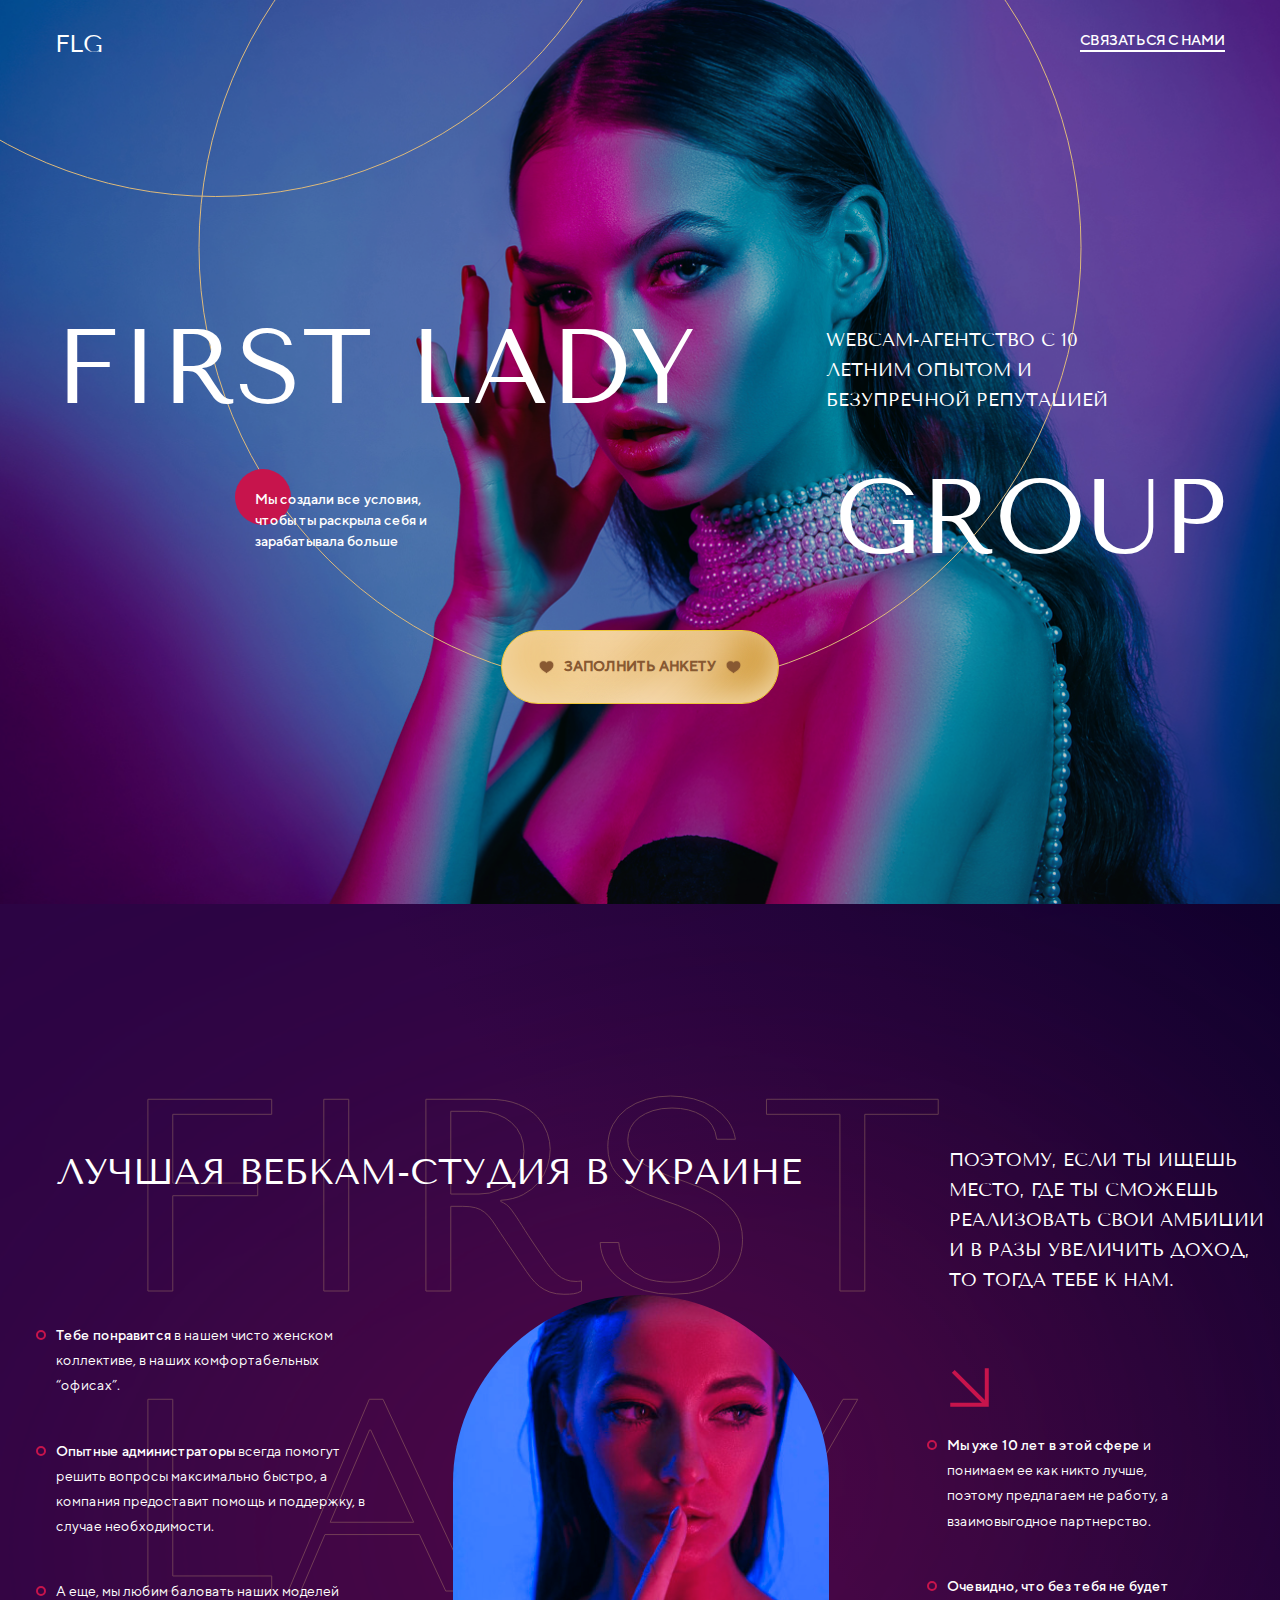
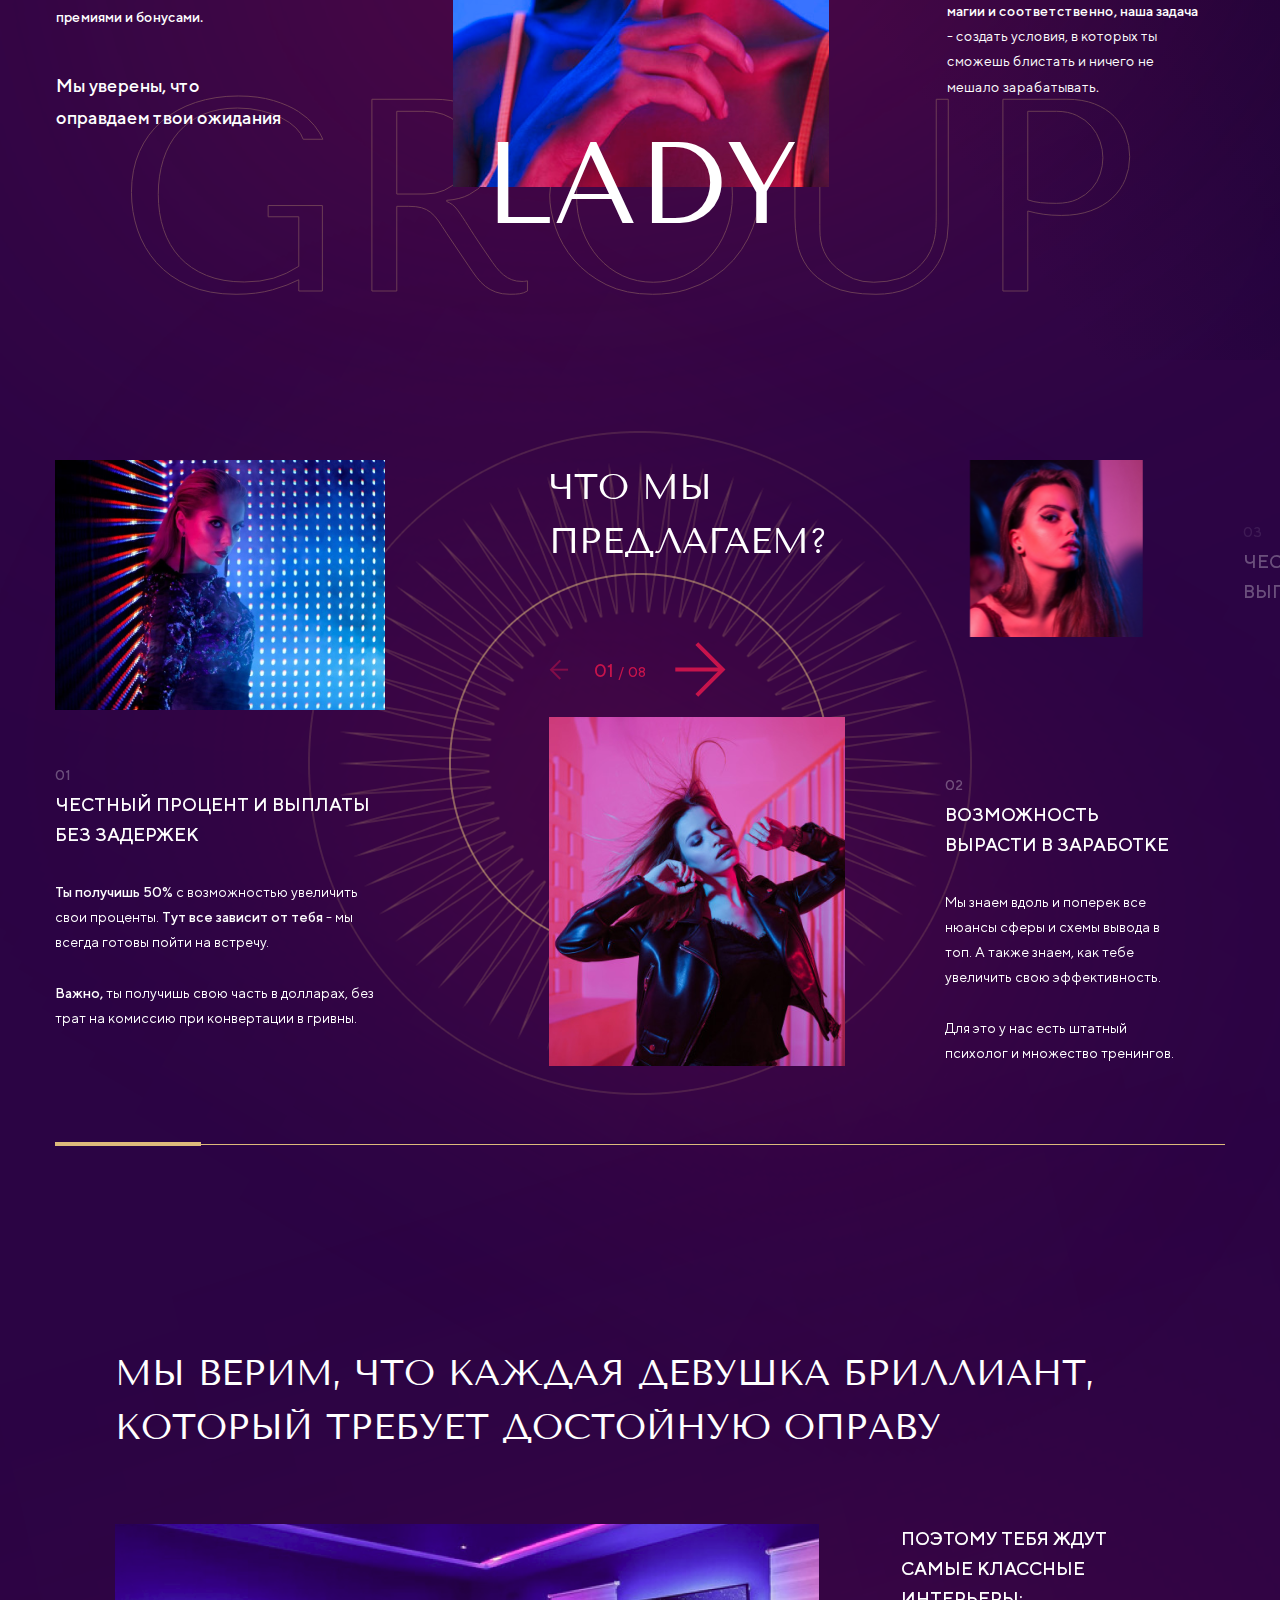
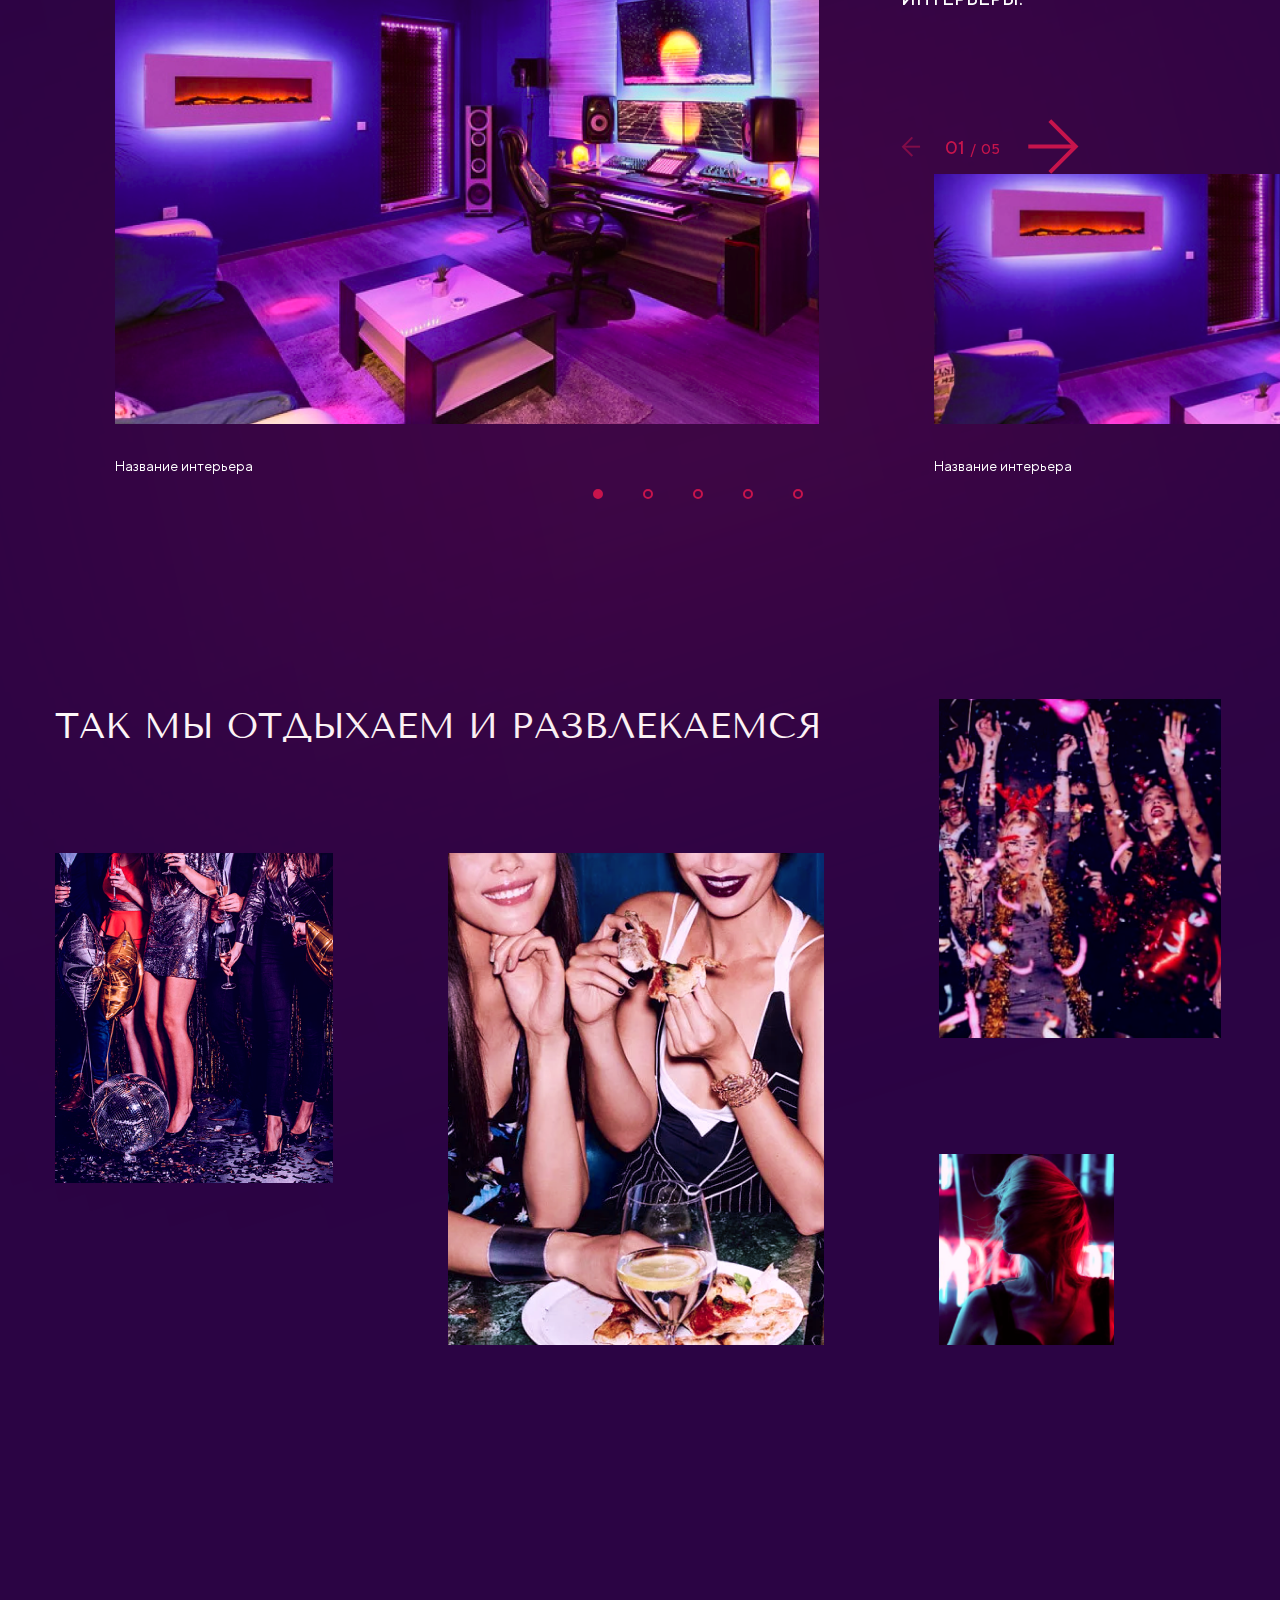
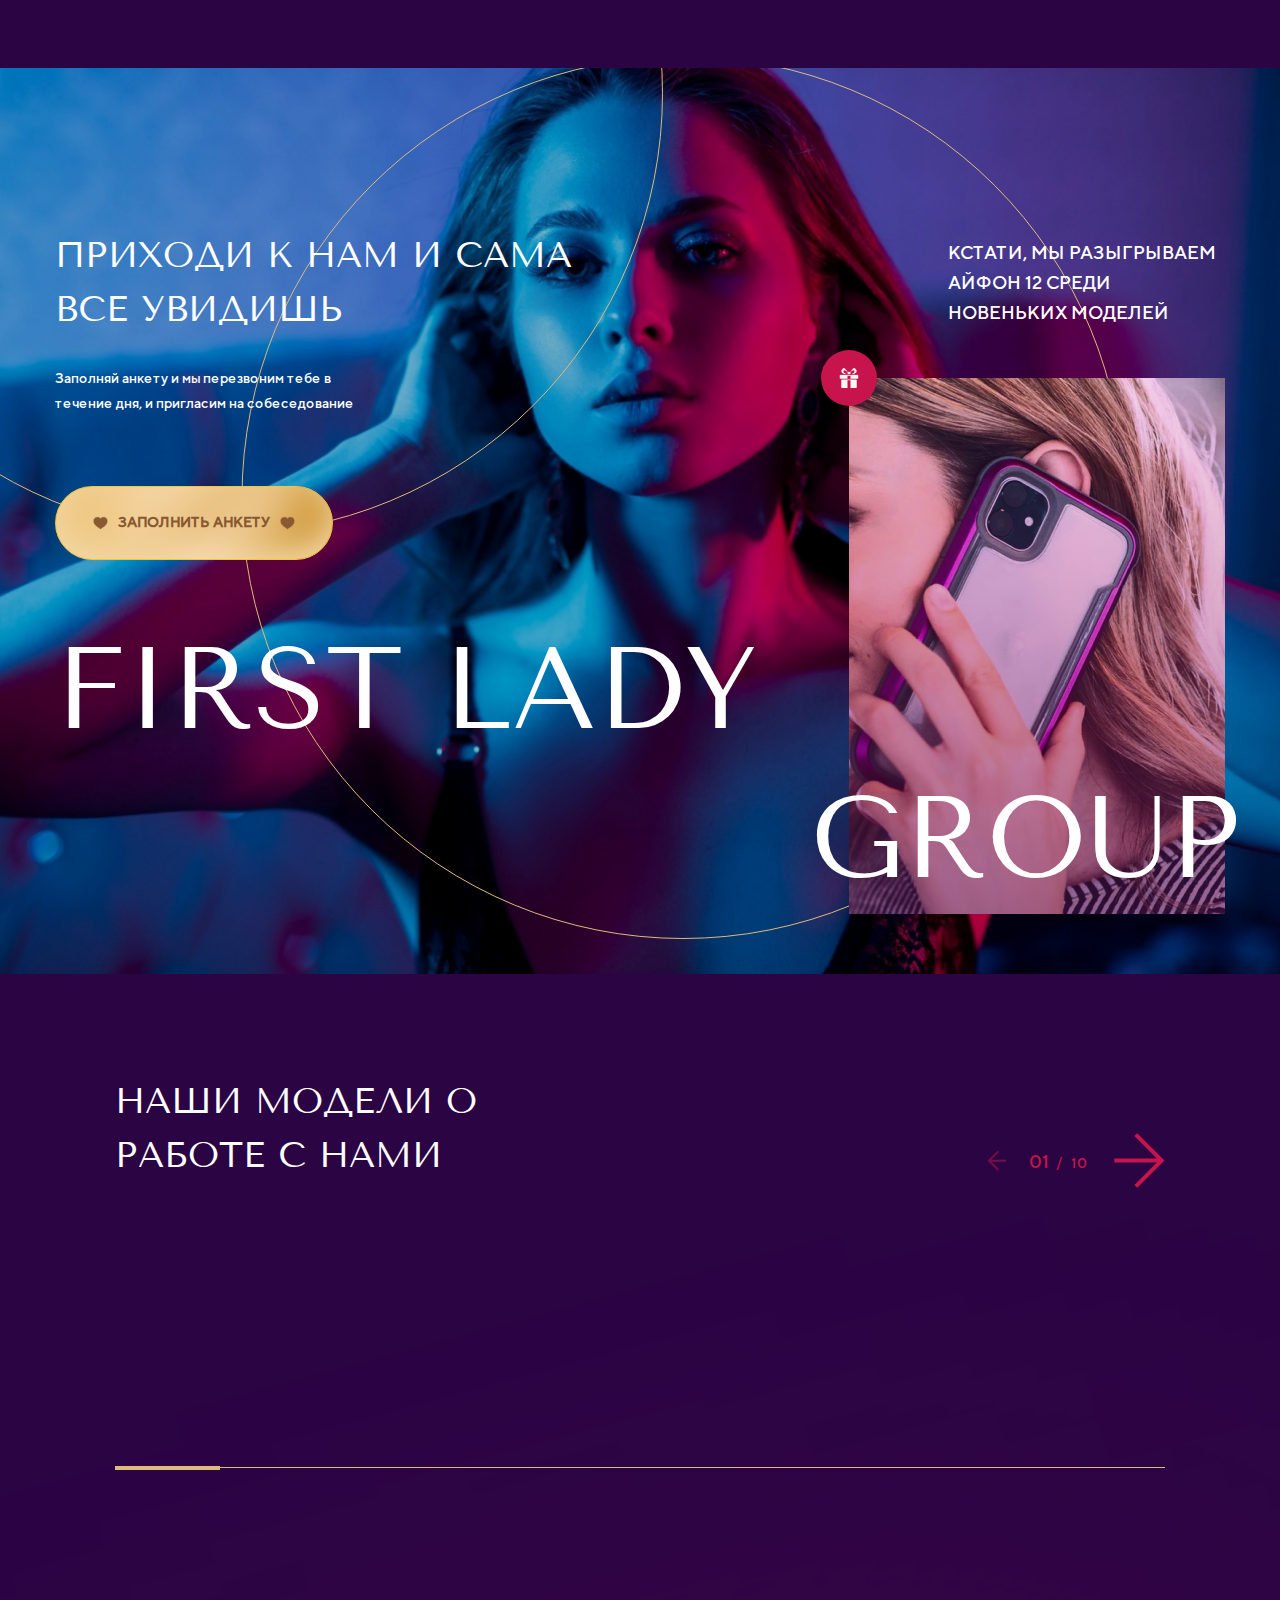
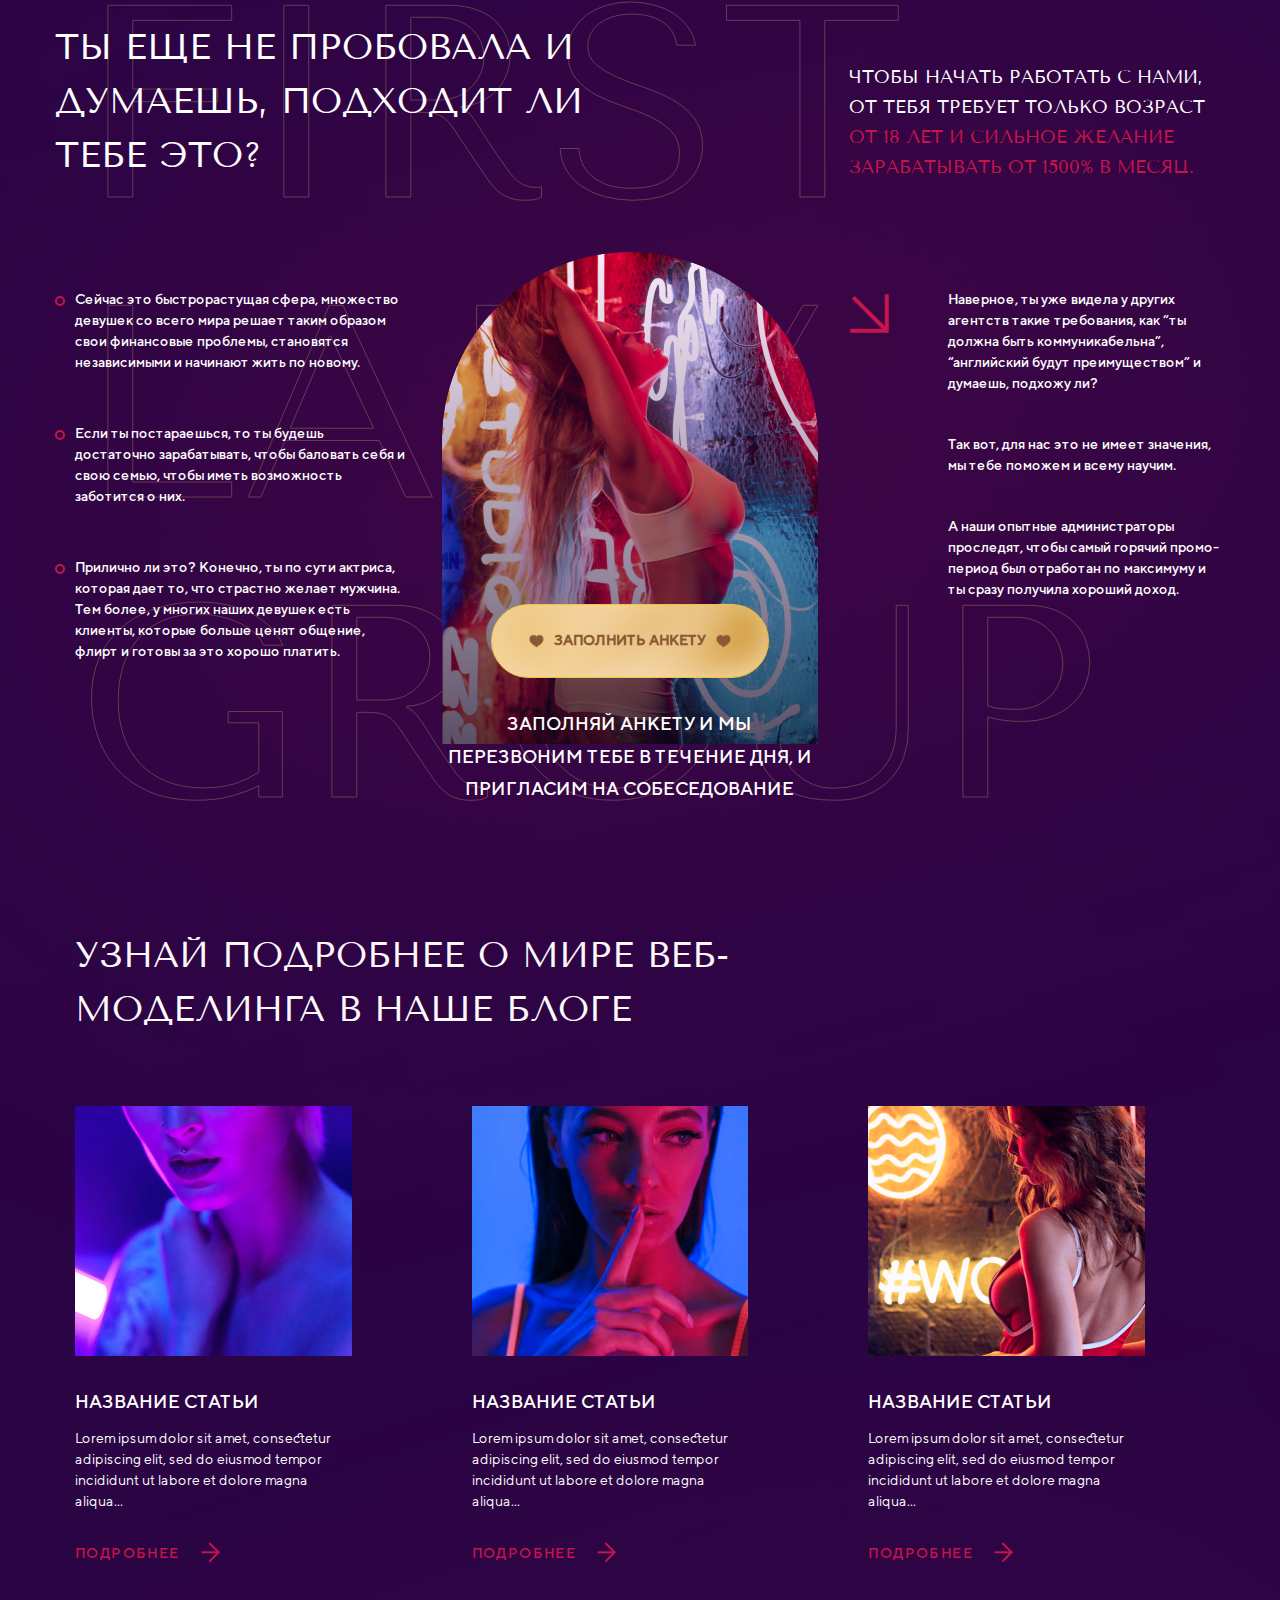
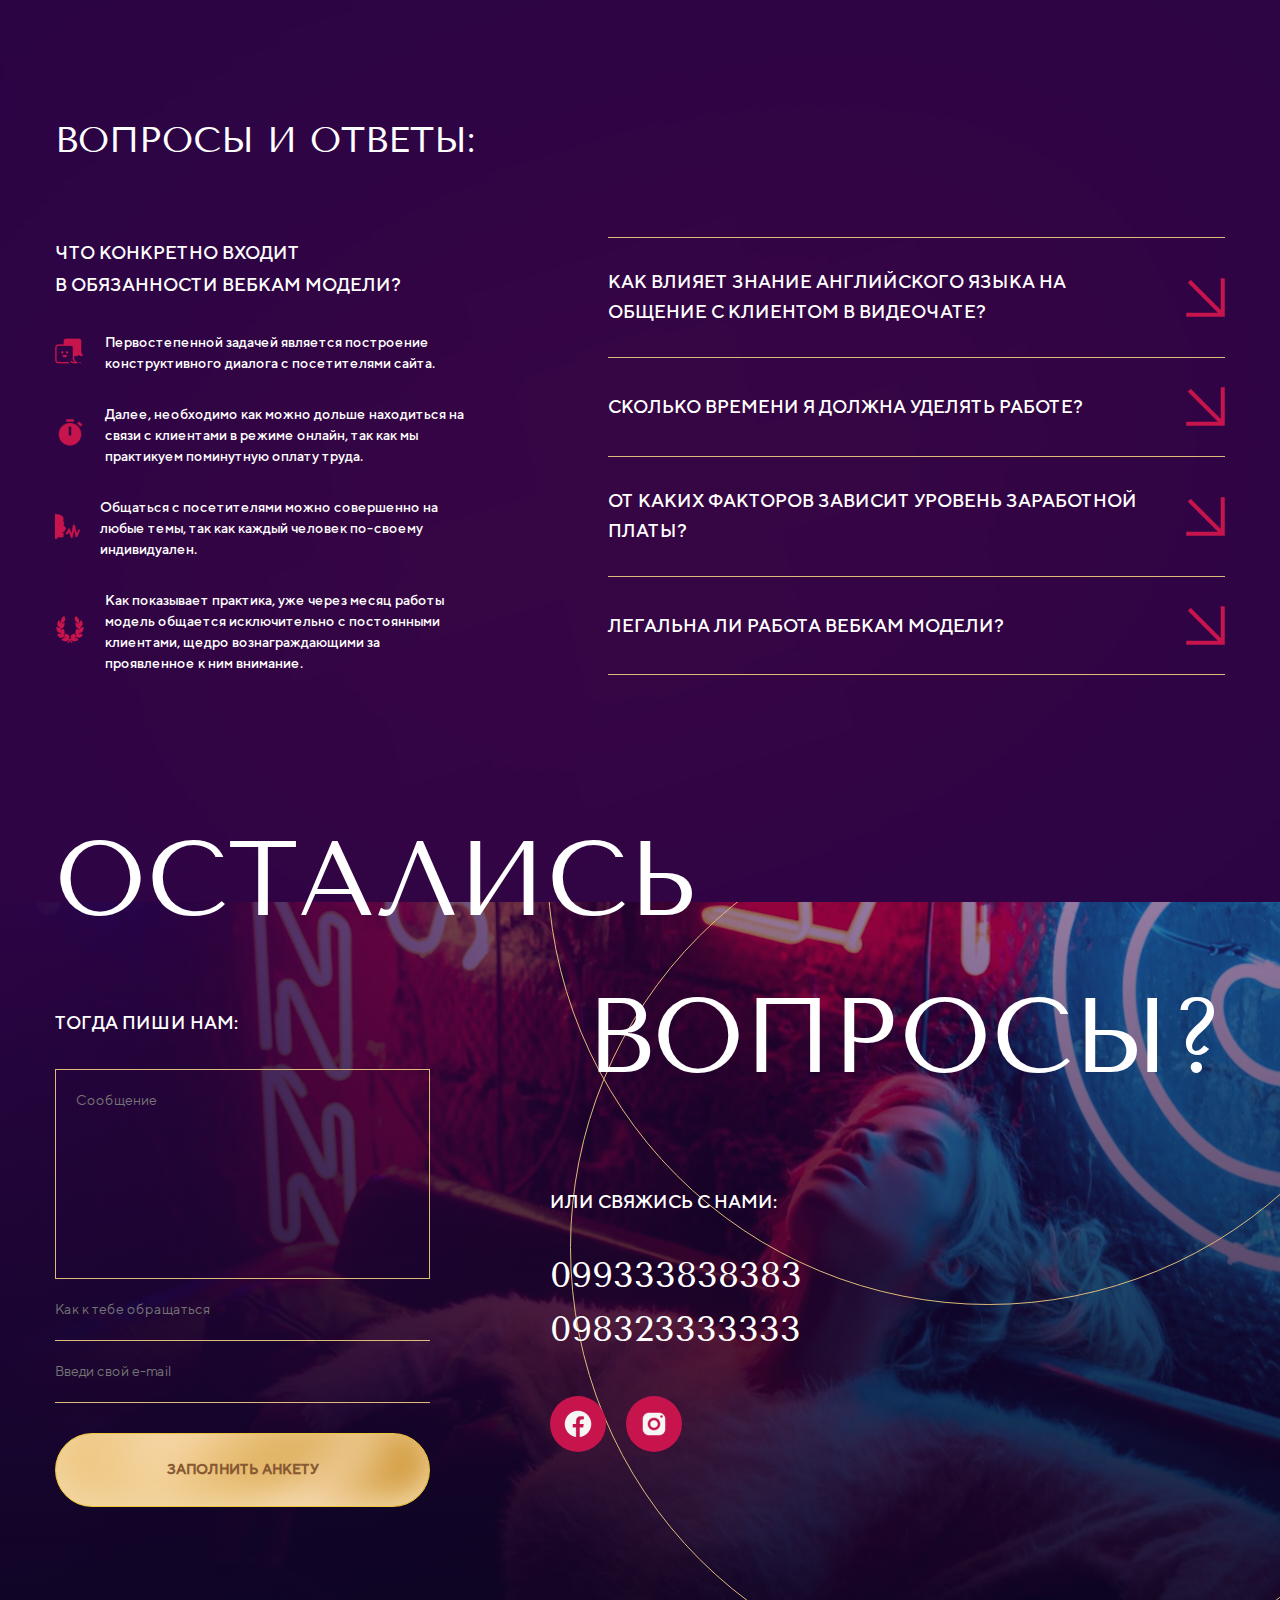
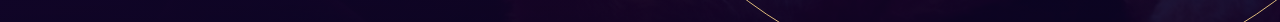
==== app/index.html @ bf8a674c "1.0" ====
<!DOCTYPE html>
<html lang="ru">
<head>
    <meta charset="UTF-8">

    <!-- Useful meta tags -->
    <meta name="viewport" content="width=device-width, initial-scale=1">
    <meta name="description" content="">
    <link rel="preconnect" href="https://fonts.gstatic.com">
    <link href="https://fonts.googleapis.com/css2?family=Tenor+Sans&display=swap" rel="stylesheet">
    <link rel="stylesheet" href="css/app.min.css">
    <title>Home</title>
    <link rel="stylesheet" href="https://unpkg.com/swiper/swiper-bundle.min.css" />
</head>
<body>
    <header class="header">
        <div class="container">
            <a class="header-logo" href="">FLG</a>
            <a class="header-contact" href="">Связаться с нами</a>
        </div>
    </header>
    <div class="main">
        <section class="banner">
            <div class="container">
                <div class="banner__text">
                    <h1>First Lady<br>
                        <span>Group</span></h1>
                    <div class="banner__paragraphs">
                        <p>Webcam-агентство
                            с 10 летним опытом
                            и безупречной репутацией</p>
                        <p>Мы создали все условия, чтобы ты раскрыла себя
                            и зарабатывала больше <span class="banner-round"></span></p>
                    </div>
                </div>
                <div class="banner__link">
                    <a href="">
                        <svg width="15" height="15" viewBox="0 0 15 15" fill="none" xmlns="http://www.w3.org/2000/svg" xmlns:xlink="http://www.w3.org/1999/xlink">
                            <mask id="mask0" mask-type="alpha" maskUnits="userSpaceOnUse" x="0" y="0" width="15" height="15">
                                <rect x="3.05176e-05" width="15" height="15" fill="url(#pattern0)"/>
                            </mask>
                            <g mask="url(#mask0)">
                                <circle cx="6.19568" cy="6.19546" r="8.80435" fill="#885932"/>
                            </g>
                            <defs>
                                <pattern id="pattern0" patternContentUnits="objectBoundingBox" width="1" height="1">
                                    <use xlink:href="#image0" transform="scale(0.01)"/>
                                </pattern>
                                <image id="image0" width="100" height="100" xlink:href="[data-uri]"/>
                            </defs>
                        </svg>
                        <span>Заполнить анкету</span>
                        <svg width="15" height="15" viewBox="0 0 15 15" fill="none" xmlns="http://www.w3.org/2000/svg" xmlns:xlink="http://www.w3.org/1999/xlink">
                            <mask id="mask0" mask-type="alpha" maskUnits="userSpaceOnUse" x="0" y="0" width="15" height="15">
                                <rect x="3.05176e-05" width="15" height="15" fill="url(#pattern0)"/>
                            </mask>
                            <g mask="url(#mask0)">
                                <circle cx="6.19568" cy="6.19546" r="8.80435" fill="#885932"/>
                            </g>
                            <defs>
                                <pattern id="pattern0" patternContentUnits="objectBoundingBox" width="1" height="1">
                                    <use xlink:href="#image0" transform="scale(0.01)"/>
                                </pattern>
                                <image id="image0" width="100" height="100" xlink:href="[data-uri]"/>
                            </defs>
                        </svg>
                        <div class="banner__blurs">
                            <div></div>
                            <div></div>
                        </div>
                    </a>
                </div>
            </div>
            <div class="absolute">
                <div class="banner__circles">
                    <div></div>
                    <div></div>
                </div>
                <div class="banner-background"></div>
            </div>
        </section>
        <section class="best">
            <div class="container">
                <div class="best__top">
                    <h1>Лучшая вебкам-студия в Украине</h1>
                    <p>Поэтому, если ты ищешь место, где ты сможешь реализовать свои амбиции и в разы увеличить доход, то тогда тебе к нам.</p>
                </div>
                <div class="best__content">
                    <div class="best__column">
                        <div class="best__paragraphs">
                            <p><span>Тебе понравится</span> в нашем чисто женском коллективе, в наших комфортабельных “офисах”.</p>
                            <p><span>Опытные администраторы</span> всегда помогут решить вопросы максимально быстро,
                                а компания предоставит помощь
                                и поддержку, в случае необходимости.</p>
                            <p>А еще, мы любим баловать наших
                                моделей  <span>премиями и бонусами.</span></p>
                        </div>
                        <h4>Мы уверены, что<br>
                            оправдаем твои ожидания</h4>
                    </div>
                    <div class="best__column">
                        <img src="img/best/01.png" alt="">
                        <h3>LADY</h3>
                    </div>
                    <div class="best__column">
                        <a href="" class="best__arrow">
                            <svg width="74" height="74" viewBox="0 0 74 74" fill="none" xmlns="http://www.w3.org/2000/svg">
                                <path d="M21.293 21.293L53.4751 53.4751" stroke="#C7144C" stroke-width="4"/>
                                <path d="M54.7766 18.2588V54.7765H18.2589" stroke="#C7144C" stroke-width="4"/>
                            </svg>
                        </a>
                        <div class="best__paragraphs">
                            <p><span>Мы уже 10 лет в этой сфере</span>
                                и понимаем ее как никто лучше, поэтому предлагаем не работу,
                                а взаимовыгодное партнерство.</p>
                            <p><span>Очевидно, что без тебя
                                не будет магии и соответственно,
                                наша задача</span> - создать условия,
                                в которых ты сможешь блистать
                                и ничего не мешало зарабатывать.</p>
                        </div>
                    </div>
                </div>
            </div>
            <div class="absolute">
                <div class="best-logo">first lady group</div>
                <div class="best-blur"></div>
            </div>
        </section>
        <section class="what">
            <div class="container">
                <div class="what__top">
                    <h1>Что мы предлагаем?</h1>
                    <div class="what__nav">
                        <div class="what__prev">
                            <svg width="21" height="21" viewBox="0 0 21 21" fill="none" xmlns="http://www.w3.org/2000/svg">
                                <g opacity="0.5">
                                    <path d="M19.0947 10.6782L2.66442 10.6782" stroke="#C7144C" stroke-width="2"/>
                                    <path d="M11.3219 20.0001L2 10.6782L11.3219 1.35632" stroke="#C7144C" stroke-width="2"/>
                                </g>
                            </svg>
                        </div>
                        <div class="what__numbers">
                            <span class="what-current">01</span>
                            <span>/</span>
                            <span class="what-quantity"></span>
                        </div>
                        <div class="what__next">
                            <svg width="55" height="55" viewBox="0 0 55 55" fill="none" xmlns="http://www.w3.org/2000/svg">
                                <path d="M4.29095 27.5178L49.8033 27.5178" stroke="#C7144C" stroke-width="4"/>
                                <path d="M25.8219 1.6959L51.6438 27.5178L25.8219 53.3397" stroke="#C7144C" stroke-width="4"/>
                            </svg>
                        </div>
                    </div>
                </div>
                <div class="what__slider-wrapper">
                    <div class="what__slider swiper-container">
                        <div class="what__wrapper swiper-wrapper">
                            <div class="what__slide swiper-slide">
                                <div class="what__img">
                                    <img src="img/what/01.png" alt="">
                                </div>
                                <div class="what__text">
                                    <h6>01</h6>
                                    <h2>Честный процент и выплаты без задержек</h2>
                                    <div class="what__paragraphs">
                                        <p><span>Ты получишь 50%</span> с возможностью увеличить  свои проценты.  <span>Тут все зависит от тебя</span> - мы всегда готовы пойти на встречу.</p>
                                        <p><span>Важно,</span> ты получишь свою часть  в долларах, без трат на комиссию при конвертации
                                            в гривны.</p>
                                    </div>
                                </div>
                            </div>
                            <div class="what__slide swiper-slide">
                                <div class="what__img">
                                    <img src="img/what/02.png" alt="">
                                </div>
                                <div class="what__text">
                                    <h6>01</h6>
                                    <h2>Возможность вырасти в заработке</h2>
                                    <div class="what__paragraphs">
                                        <p>Мы знаем вдоль и поперек все нюансы сферы и схемы вывода в топ. А также знаем, как тебе увеличить свою эффективность.</p>
                                        <p>Для это у нас есть штатный психолог и множество тренингов.</p>
                                    </div>
                                </div>
                            </div>
                            <div class="what__slide swiper-slide">
                                <div class="what__img">
                                    <img src="img/what/03.png" alt="">
                                </div>
                                <div class="what__text">
                                    <h6>01</h6>
                                    <h2>Честный процент и выплаты без задержек</h2>
                                    <div class="what__paragraphs">
                                        <p><span>Ты получишь 50%</span> с возможностью увеличить  свои проценты.  <span>Тут все зависит от тебя</span> - мы всегда готовы пойти на встречу.</p>
                                        <p><span>Важно,</span> ты получишь свою часть  в долларах, без трат на комиссию при конвертации
                                            в гривны.</p>
                                    </div>
                                </div>
                            </div>
                            <div class="what__slide swiper-slide">
                                <div class="what__img">
                                    <img src="img/what/01.png" alt="">
                                </div>
                                <div class="what__text">
                                    <h6>01</h6>
                                    <h2>Честный процент и выплаты без задержек</h2>
                                    <div class="what__paragraphs">
                                        <p><span>Ты получишь 50%</span> с возможностью увеличить  свои проценты.  <span>Тут все зависит от тебя</span> - мы всегда готовы пойти на встречу.</p>
                                        <p><span>Важно,</span> ты получишь свою часть  в долларах, без трат на комиссию при конвертации
                                            в гривны.</p>
                                    </div>
                                </div>
                            </div>
                            <div class="what__slide swiper-slide">
                                <div class="what__img">
                                    <img src="img/what/01.png" alt="">
                                </div>
                                <div class="what__text">
                                    <h6>01</h6>
                                    <h2>Честный процент и выплаты без задержек</h2>
                                    <div class="what__paragraphs">
                                        <p><span>Ты получишь 50%</span> с возможностью увеличить  свои проценты.  <span>Тут все зависит от тебя</span> - мы всегда готовы пойти на встречу.</p>
                                        <p><span>Важно,</span> ты получишь свою часть  в долларах, без трат на комиссию при конвертации
                                            в гривны.</p>
                                    </div>
                                </div>
                            </div>
                            <div class="what__slide swiper-slide">
                                <div class="what__img">
                                    <img src="img/what/01.png" alt="">
                                </div>
                                <div class="what__text">
                                    <h6>01</h6>
                                    <h2>Честный процент и выплаты без задержек</h2>
                                    <div class="what__paragraphs">
                                        <p><span>Ты получишь 50%</span> с возможностью увеличить  свои проценты.  <span>Тут все зависит от тебя</span> - мы всегда готовы пойти на встречу.</p>
                                        <p><span>Важно,</span> ты получишь свою часть  в долларах, без трат на комиссию при конвертации
                                            в гривны.</p>
                                    </div>
                                </div>
                            </div>
                            <div class="what__slide swiper-slide">
                                <div class="what__img">
                                    <img src="img/what/01.png" alt="">
                                </div>
                                <div class="what__text">
                                    <h6>01</h6>
                                    <h2>Честный процент и выплаты без задержек</h2>
                                    <div class="what__paragraphs">
                                        <p><span>Ты получишь 50%</span> с возможностью увеличить  свои проценты.  <span>Тут все зависит от тебя</span> - мы всегда готовы пойти на встречу.</p>
                                        <p><span>Важно,</span> ты получишь свою часть  в долларах, без трат на комиссию при конвертации
                                            в гривны.</p>
                                    </div>
                                </div>
                            </div>
                            <div class="what__slide swiper-slide">
                                <div class="what__img">
                                    <img src="img/what/01.png" alt="">
                                </div>
                                <div class="what__text">
                                    <h6>01</h6>
                                    <h2>Честный процент и выплаты без задержек</h2>
                                    <div class="what__paragraphs">
                                        <p><span>Ты получишь 50%</span> с возможностью увеличить  свои проценты.  <span>Тут все зависит от тебя</span> - мы всегда готовы пойти на встречу.</p>
                                        <p><span>Важно,</span> ты получишь свою часть  в долларах, без трат на комиссию при конвертации
                                            в гривны.</p>
                                    </div>
                                </div>
                            </div>
                        </div>
                        <div class="what-scrollbar swiper-pagination"></div>
                    </div>
                </div>
            </div>
            <div class="absolute">
                <img src="img/what/04.png" alt="">
                <div class="what-blur"></div>
            </div>
        </section>
        <section class="interior">
            <div class="container">
                <h1>Мы верим, что каждая девушка бриллиант, который требует достойную оправу</h1>
                <div class="interior__content">
                    <div class="interior__slider swiper-container">
                        <div class="interior__wrapper swiper-wrapper">
                            <div class="interior__slide swiper-slide interior__slide_active">
                                <img src="img/interior/01.png" alt="">
                                <span>Название интерьера</span>
                            </div>
                            <div class="interior__slide swiper-slide">
                                <img src="img/interior/01.png" alt="">
                                <span>Название интерьера</span>
                            </div>
                            <div class="interior__slide swiper-slide">
                                <img src="img/interior/01.png" alt="">
                                <span>Название интерьера</span>
                            </div>
                            <div class="interior__slide swiper-slide">
                                <img src="img/interior/01.png" alt="">
                                <span>Название интерьера</span>
                            </div>
                            <div class="interior__slide swiper-slide">
                                <img src="img/interior/01.png" alt="">
                                <span>Название интерьера</span>
                            </div>
                        </div>

                        <div class="interior__dots swiper-pagination"></div>
                        <div class="interior__nav">

                            <h5>Поэтому тебя ждут самые классные интерьеры:</h5>
                            <div class="interior__navigation">
                                <div class="interior__prev">
                                    <svg width="21" height="21" viewBox="0 0 21 21" fill="none" xmlns="http://www.w3.org/2000/svg">
                                        <g opacity="0.5">
                                            <path d="M19.0947 10.6781L2.66443 10.6781" stroke="#C7144C" stroke-width="2"/>
                                            <path d="M11.3219 20L2 10.6781L11.3219 1.3562" stroke="#C7144C" stroke-width="2"/>
                                        </g>
                                    </svg>
                                </div>
                                <div class="interior__numbers">
                                    <div class="interior-current">01</div>
                                    <div>/</div>
                                    <div class="interior__quantity"></div>
                                </div>
                                <div class="interior__next">
                                    <svg width="55" height="55" viewBox="0 0 55 55" fill="none" xmlns="http://www.w3.org/2000/svg">
                                        <path d="M4.29095 27.5176L49.8033 27.5176" stroke="#C7144C" stroke-width="4"/>
                                        <path d="M25.8219 1.69566L51.6438 27.5176L25.8219 53.3395" stroke="#C7144C" stroke-width="4"/>
                                    </svg>
                                </div>
                            </div>
                        </div>
                    </div>
                </div>
            </div>
            <div class="absolute">
                <div class="interior-blur"></div>
            </div>
        </section>
        <section class="relax">
            <div class="container">
                <h1>Так мы отдыхаем и развлекаемся</h1>
                <div class="relax__images">
                    <div class="relax__column relax__column_small">
                        <img src="img/relax/01.png" alt="">
                    </div>
                    <div class="relax__column relax__column_big">
                        <img src="img/relax/02.png" alt="">
                    </div>
                    <div class="relax__column relax__column_multiply">
                        <img src="img/relax/03.png" alt="">
                        <img src="img/relax/04.png" alt="">
                    </div>
                    <div class="relax__column relax__column_small">
                        <img src="img/relax/01.png" alt="">
                    </div>
                    <div class="relax__column relax__column_big">
                        <img src="img/relax/02.png" alt="">
                    </div>
                    <div class="relax__column relax__column_multiply">
                        <img src="img/relax/03.png" alt="">
                        <img src="img/relax/04.png" alt="">
                    </div>
                </div>
            </div>
        </section>
        <section class="welcome">
            <div class="container">
                <div class="welcome__left">
                    <h2>Приходи к нам и сама все увидишь</h2>
                    <p>Заполняй анкету и мы перезвоним тебе
                        в течение дня, и пригласим на собеседование</p>
                    <div class="welcome__link">
                        <a href="">
                            <svg width="15" height="15" viewBox="0 0 15 15" fill="none" xmlns="http://www.w3.org/2000/svg" xmlns:xlink="http://www.w3.org/1999/xlink">
                                <mask id="mask0" mask-type="alpha" maskUnits="userSpaceOnUse" x="0" y="0" width="15" height="15">
                                    <rect x="3.05176e-05" width="15" height="15" fill="url(#pattern0)"/>
                                </mask>
                                <g mask="url(#mask0)">
                                    <circle cx="6.19568" cy="6.19546" r="8.80435" fill="#885932"/>
                                </g>
                                <defs>
                                    <pattern id="pattern0" patternContentUnits="objectBoundingBox" width="1" height="1">
                                        <use xlink:href="#image0" transform="scale(0.01)"/>
                                    </pattern>
                                    <image id="image0" width="100" height="100" xlink:href="[data-uri]"/>
                                </defs>
                            </svg>
                            <span>Заполнить анкету</span>
                            <svg width="15" height="15" viewBox="0 0 15 15" fill="none" xmlns="http://www.w3.org/2000/svg" xmlns:xlink="http://www.w3.org/1999/xlink">
                                <mask id="mask0" mask-type="alpha" maskUnits="userSpaceOnUse" x="0" y="0" width="15" height="15">
                                    <rect x="3.05176e-05" width="15" height="15" fill="url(#pattern0)"/>
                                </mask>
                                <g mask="url(#mask0)">
                                    <circle cx="6.19568" cy="6.19546" r="8.80435" fill="#885932"/>
                                </g>
                                <defs>
                                    <pattern id="pattern0" patternContentUnits="objectBoundingBox" width="1" height="1">
                                        <use xlink:href="#image0" transform="scale(0.01)"/>
                                    </pattern>
                                    <image id="image0" width="100" height="100" xlink:href="[data-uri]"/>
                                </defs>
                            </svg>
                            <div class="welcome__blurs">
                                <div></div>
                                <div></div>
                            </div>
                        </a>
                    </div>
                </div>
                <div class="welcome__right">
                    <h4>Кстати, мы разыгрываем айфон 12
                        среди новеньких моделей</h4>
                    <div class="welcome__img">
                        <img src="img/welcome/01.png" alt="">
                        <div class="welcome__gift">
                            <img src="img/welcome/03.png" alt="">
                        </div>
                    </div>
                </div>
                <h1>First Lady
                    <span>Group</span></h1>
            </div>
            <div class="absolute">
                <div class="welcome__rounds">
                    <div></div>
                    <div></div>
                </div>
                <div class="welcome-background"></div>
            </div>
        </section>
        <section class="customers">
            <div class="container">
                <div class="customers__top">
                    <h1>Наши модели о работе с нами</h1>
                    <div class="customers__nav">
                        <div class="customers__prev">
                            <svg width="21" height="21" viewBox="0 0 21 21" fill="none" xmlns="http://www.w3.org/2000/svg">
                                <g opacity="0.5">
                                    <path d="M19.0947 10.6781L2.66443 10.6781" stroke="#C7144C" stroke-width="2"/>
                                    <path d="M11.3219 20L2 10.6781L11.3219 1.3562" stroke="#C7144C" stroke-width="2"/>
                                </g>
                            </svg>
                        </div>
                        <div class="customers__numbers">
                            <span class="customers-current">01</span>
                            <span>/</span>
                            <span class="customers-quantity"></span>
                        </div>
                        <div class="customers__next">
                            <svg width="55" height="55" viewBox="0 0 55 55" fill="none" xmlns="http://www.w3.org/2000/svg">
                                <path d="M4.29095 27.5177L49.8033 27.5177" stroke="#C7144C" stroke-width="4"/>
                                <path d="M25.8219 1.69578L51.6438 27.5177L25.8219 53.3396" stroke="#C7144C" stroke-width="4"/>
                            </svg>
                        </div>
                    </div>
                </div>

                <div class="customers__content">
                    <div class="customers__slider swiper-container">
                        <div class="customers__wrapper swiper-wrapper">
                            <div class="customers__slide swiper-slide">
                                <div class="customers__text">
                                    <div class="customers__profile">
                                        <div class="customers__img">
                                            <img src="img/customers/01.png" alt="">
                                        </div>
                                        <div class="customers__about">
                                            <p>Доход модели: <span>XXXX</span><span>.$</span></p>
                                            <h4 class="customers__show">Смотреть скриншоты</h4>
                                        </div>
                                    </div>
                                    <div class="customers__feedback ">
                                        <p> Lorem ipsum dolor sit amet, consectetur adipisicing elit. Animi aperiam at consequatur ducimus eius eveniet ex fuga harum itaque nam natus perspiciatis porro quaerat quasi repellendus, saepe soluta ullam voluptas?“Текст отзыва Lorem ipsum dolor sit amet, consectetur adipiscing elit, sed do eiusmod tempor incididunt ut labore et dolore magna aliqua. Ut enim ad minim veniam, quis nostrud exercitation ullamco laboris nisi ut aliquip ex ea commodo consequat</p>
                                        <h4><span>... “</span><span class="customers-button" data-open="Скрыть" data-close="Читать подробнее">Читать подробнее</span></h4>
                                    </div>
                                </div>
                            </div>
                            <div class="customers__slide swiper-slide">
                                <div class="customers__text">
                                    <div class="customers__profile">
                                        <div class="customers__img">
                                            <img src="img/customers/01.png" alt="">
                                        </div>
                                        <div class="customers__about">
                                            <p>Доход модели: <span>XXXX</span><span>.$</span></p>
                                            <h4 class="customers__show">Смотреть скриншоты</h4>
                                        </div>
                                    </div>
                                    <div class="customers__feedback ">
                                        <p> Lorem ipsum dolor sit amet, consectetur adipisicing elit. Animi aperiam at consequatur ducimus eius eveniet ex fuga harum itaque nam natus perspiciatis porro quaerat quasi repellendus, saepe soluta ullam voluptas?“Текст отзыва Lorem ipsum dolor sit amet, consectetur adipiscing elit, sed do eiusmod tempor incididunt ut labore et dolore magna aliqua. Ut enim ad minim veniam, quis nostrud exercitation ullamco laboris nisi ut aliquip ex ea commodo consequat</p>
                                        <h4><span>... “</span><span class="customers-button" data-open="Скрыть" data-close="Читать подробнее">Читать подробнее</span></h4>
                                    </div>
                                </div>
                            </div>
                            <div class="customers__slide swiper-slide">
                                <div class="customers__text">
                                    <div class="customers__profile">
                                        <div class="customers__img">
                                            <img src="img/customers/01.png" alt="">
                                        </div>
                                        <div class="customers__about">
                                            <p>Доход модели: <span>XXXX</span><span>.$</span></p>
                                            <h4 class="customers__show">Смотреть скриншоты</h4>
                                        </div>
                                    </div>
                                    <div class="customers__feedback ">
                                        <p> Lorem ipsum dolor sit amet, consectetur adipisicing elit. Animi aperiam at consequatur ducimus eius eveniet ex fuga harum itaque nam natus perspiciatis porro quaerat quasi repellendus, saepe soluta ullam voluptas?“Текст отзыва Lorem ipsum dolor sit amet, consectetur adipiscing elit, sed do eiusmod tempor incididunt ut labore et dolore magna aliqua. Ut enim ad minim veniam, quis nostrud exercitation ullamco laboris nisi ut aliquip ex ea commodo consequat</p>
                                        <h4><span>... “</span><span class="customers-button" data-open="Скрыть" data-close="Читать подробнее">Читать подробнее</span></h4>
                                    </div>
                                </div>
                            </div>
                            <div class="customers__slide swiper-slide">
                                <div class="customers__text">
                                    <div class="customers__profile">
                                        <div class="customers__img">
                                            <img src="img/customers/01.png" alt="">
                                        </div>
                                        <div class="customers__about">
                                            <p>Доход модели: <span>XXXX</span><span>.$</span></p>
                                            <h4 class="customers__show">Смотреть скриншоты</h4>
                                        </div>
                                    </div>
                                    <div class="customers__feedback ">
                                        <p> Lorem ipsum dolor sit amet, consectetur adipisicing elit. Animi aperiam at consequatur ducimus eius eveniet ex fuga harum itaque nam natus perspiciatis porro quaerat quasi repellendus, saepe soluta ullam voluptas?“Текст отзыва Lorem ipsum dolor sit amet, consectetur adipiscing elit, sed do eiusmod tempor incididunt ut labore et dolore magna aliqua. Ut enim ad minim veniam, quis nostrud exercitation ullamco laboris nisi ut aliquip ex ea commodo consequat</p>
                                        <h4><span>... “</span><span class="customers-button" data-open="Скрыть" data-close="Читать подробнее">Читать подробнее</span></h4>
                                    </div>
                                </div>
                            </div>
                            <div class="customers__slide swiper-slide">
                                <div class="customers__text">
                                    <div class="customers__profile">
                                        <div class="customers__img">
                                            <img src="img/customers/01.png" alt="">
                                        </div>
                                        <div class="customers__about">
                                            <p>Доход модели: <span>XXXX</span><span>.$</span></p>
                                            <h4 class="customers__show">Смотреть скриншоты</h4>
                                        </div>
                                    </div>
                                    <div class="customers__feedback ">
                                        <p> Lorem ipsum dolor sit amet, consectetur adipisicing elit. Animi aperiam at consequatur ducimus eius eveniet ex fuga harum itaque nam natus perspiciatis porro quaerat quasi repellendus, saepe soluta ullam voluptas?“Текст отзыва Lorem ipsum dolor sit amet, consectetur adipiscing elit, sed do eiusmod tempor incididunt ut labore et dolore magna aliqua. Ut enim ad minim veniam, quis nostrud exercitation ullamco laboris nisi ut aliquip ex ea commodo consequat</p>
                                        <h4><span>... “</span><span class="customers-button" data-open="Скрыть" data-close="Читать подробнее">Читать подробнее</span></h4>
                                    </div>
                                </div>
                            </div>
                            <div class="customers__slide swiper-slide">
                                <div class="customers__text">
                                    <div class="customers__profile">
                                        <div class="customers__img">
                                            <img src="img/customers/01.png" alt="">
                                        </div>
                                        <div class="customers__about">
                                            <p>Доход модели: <span>XXXX</span><span>.$</span></p>
                                            <h4 class="customers__show">Смотреть скриншоты</h4>
                                        </div>
                                    </div>
                                    <div class="customers__feedback ">
                                        <p> Lorem ipsum dolor sit amet, consectetur adipisicing elit. Animi aperiam at consequatur ducimus eius eveniet ex fuga harum itaque nam natus perspiciatis porro quaerat quasi repellendus, saepe soluta ullam voluptas?“Текст отзыва Lorem ipsum dolor sit amet, consectetur adipiscing elit, sed do eiusmod tempor incididunt ut labore et dolore magna aliqua. Ut enim ad minim veniam, quis nostrud exercitation ullamco laboris nisi ut aliquip ex ea commodo consequat</p>
                                        <h4><span>... “</span><span class="customers-button" data-open="Скрыть" data-close="Читать подробнее">Читать подробнее</span></h4>
                                    </div>
                                </div>
                            </div>
                            <div class="customers__slide swiper-slide">
                                <div class="customers__text">
                                    <div class="customers__profile">
                                        <div class="customers__img">
                                            <img src="img/customers/01.png" alt="">
                                        </div>
                                        <div class="customers__about">
                                            <p>Доход модели: <span>XXXX</span><span>.$</span></p>
                                            <h4 class="customers__show">Смотреть скриншоты</h4>
                                        </div>
                                    </div>
                                    <div class="customers__feedback ">
                                        <p> Lorem ipsum dolor sit amet, consectetur adipisicing elit. Animi aperiam at consequatur ducimus eius eveniet ex fuga harum itaque nam natus perspiciatis porro quaerat quasi repellendus, saepe soluta ullam voluptas?“Текст отзыва Lorem ipsum dolor sit amet, consectetur adipiscing elit, sed do eiusmod tempor incididunt ut labore et dolore magna aliqua. Ut enim ad minim veniam, quis nostrud exercitation ullamco laboris nisi ut aliquip ex ea commodo consequat</p>
                                        <h4><span>... “</span><span class="customers-button" data-open="Скрыть" data-close="Читать подробнее">Читать подробнее</span></h4>
                                    </div>
                                </div>
                            </div>
                            <div class="customers__slide swiper-slide">
                                <div class="customers__text">
                                    <div class="customers__profile">
                                        <div class="customers__img">
                                            <img src="img/customers/01.png" alt="">
                                        </div>
                                        <div class="customers__about">
                                            <p>Доход модели: <span>XXXX</span><span>.$</span></p>
                                            <h4 class="customers__show">Смотреть скриншоты</h4>
                                        </div>
                                    </div>
                                    <div class="customers__feedback ">
                                        <p> Lorem ipsum dolor sit amet, consectetur adipisicing elit. Animi aperiam at consequatur ducimus eius eveniet ex fuga harum itaque nam natus perspiciatis porro quaerat quasi repellendus, saepe soluta ullam voluptas?“Текст отзыва Lorem ipsum dolor sit amet, consectetur adipiscing elit, sed do eiusmod tempor incididunt ut labore et dolore magna aliqua. Ut enim ad minim veniam, quis nostrud exercitation ullamco laboris nisi ut aliquip ex ea commodo consequat</p>
                                        <h4><span>... “</span><span class="customers-button" data-open="Скрыть" data-close="Читать подробнее">Читать подробнее</span></h4>
                                    </div>
                                </div>
                            </div>
                            <div class="customers__slide swiper-slide">
                                <div class="customers__text">
                                    <div class="customers__profile">
                                        <div class="customers__img">
                                            <img src="img/customers/01.png" alt="">
                                        </div>
                                        <div class="customers__about">
                                            <p>Доход модели: <span>XXXX</span><span>.$</span></p>
                                            <h4 class="customers__show">Смотреть скриншоты</h4>
                                        </div>
                                    </div>
                                    <div class="customers__feedback ">
                                        <p> Lorem ipsum dolor sit amet, consectetur adipisicing elit. Animi aperiam at consequatur ducimus eius eveniet ex fuga harum itaque nam natus perspiciatis porro quaerat quasi repellendus, saepe soluta ullam voluptas?“Текст отзыва Lorem ipsum dolor sit amet, consectetur adipiscing elit, sed do eiusmod tempor incididunt ut labore et dolore magna aliqua. Ut enim ad minim veniam, quis nostrud exercitation ullamco laboris nisi ut aliquip ex ea commodo consequat</p>
                                        <h4><span>... “</span><span class="customers-button" data-open="Скрыть" data-close="Читать подробнее">Читать подробнее</span></h4>
                                    </div>
                                </div>
                            </div>
                            <div class="customers__slide swiper-slide">
                                <div class="customers__text">
                                    <div class="customers__profile">
                                        <div class="customers__img">
                                            <img src="img/customers/01.png" alt="">
                                        </div>
                                        <div class="customers__about">
                                            <p>Доход модели: <span>XXXX</span><span>.$</span></p>
                                            <h4 class="customers__show">Смотреть скриншоты</h4>
                                        </div>
                                    </div>
                                    <div class="customers__feedback ">
                                        <p> Lorem ipsum dolor sit amet, consectetur adipisicing elit. Animi aperiam at consequatur ducimus eius eveniet ex fuga harum itaque nam natus perspiciatis porro quaerat quasi repellendus, saepe soluta ullam voluptas?“Текст отзыва Lorem ipsum dolor sit amet, consectetur adipiscing elit, sed do eiusmod tempor incididunt ut labore et dolore magna aliqua. Ut enim ad minim veniam, quis nostrud exercitation ullamco laboris nisi ut aliquip ex ea commodo consequat</p>
                                        <h4><span>... “</span><span class="customers-button" data-open="Скрыть" data-close="Читать подробнее">Читать подробнее</span></h4>
                                    </div>
                                </div>
                            </div>
                        </div>
                        <div class="customers-progressbar swiper-pagination"></div>
                    </div>
                </div>
            </div>
        </section>
        <section class="try">
            <div class="container">
                <div class="try__top">
                    <h1>Ты еще не пробовала
                        и думаешь, подходит ли тебе это?</h1>
                    <h3>Чтобы начать работать с нами,
                        от тебя требует только возраст
                        <span>от 18 лет и сильное желание зарабатывать от 1500% в месяц.</span></h3>
                </div>
                <div class="try__content">
                    <div class="try__left">
                        <p><span>Сейчас это быстрорастущая сфера,</span> множество девушек со всего мира решает таким образом
                            свои финансовые проблемы, становятся независимыми и начинают жить по новому.</p>
                        <p><span>Если ты постараешься, то ты будешь достаточно зарабатывать,</span> чтобы баловать себя и свою семью, чтобы иметь возможность заботится о них.</p>
                        <p><span>Прилично ли это?</span> Конечно, ты по сути актриса, которая дает то, что страстно желает мужчина.
                            Тем более, у многих наших девушек есть клиенты, которые больше ценят общение, флирт
                            и готовы за это хорошо платить.</p>
                    </div>
                    <div class="try__center">
                        <img src="img/try/01.png" alt="">
                        <div class="try__center-text">
                            <div class="try__link">
                                <a href="">
                                    <svg width="15" height="15" viewBox="0 0 15 15" fill="none" xmlns="http://www.w3.org/2000/svg" xmlns:xlink="http://www.w3.org/1999/xlink">
                                        <mask id="mask0" mask-type="alpha" maskUnits="userSpaceOnUse" x="0" y="0" width="15" height="15">
                                            <rect x="3.05176e-05" width="15" height="15" fill="url(#pattern0)"/>
                                        </mask>
                                        <g mask="url(#mask0)">
                                            <circle cx="6.19568" cy="6.19546" r="8.80435" fill="#885932"/>
                                        </g>
                                        <defs>
                                            <pattern id="pattern0" patternContentUnits="objectBoundingBox" width="1" height="1">
                                                <use xlink:href="#image0" transform="scale(0.01)"/>
                                            </pattern>
                                            <image id="image0" width="100" height="100" xlink:href="[data-uri]"/>
                                        </defs>
                                    </svg>
                                    <span>Заполнить анкету</span>
                                    <svg width="15" height="15" viewBox="0 0 15 15" fill="none" xmlns="http://www.w3.org/2000/svg" xmlns:xlink="http://www.w3.org/1999/xlink">
                                        <mask id="mask0" mask-type="alpha" maskUnits="userSpaceOnUse" x="0" y="0" width="15" height="15">
                                            <rect x="3.05176e-05" width="15" height="15" fill="url(#pattern0)"/>
                                        </mask>
                                        <g mask="url(#mask0)">
                                            <circle cx="6.19568" cy="6.19546" r="8.80435" fill="#885932"/>
                                        </g>
                                        <defs>
                                            <pattern id="pattern0" patternContentUnits="objectBoundingBox" width="1" height="1">
                                                <use xlink:href="#image0" transform="scale(0.01)"/>
                                            </pattern>
                                            <image id="image0" width="100" height="100" xlink:href="[data-uri]"/>
                                        </defs>
                                    </svg>
                                    <div class="try__blurs">
                                        <div></div>
                                        <div></div>
                                    </div>
                                </a>
                            </div>
                            <h4>Заполняй анкету и мы перезвоним тебе в течение дня, и пригласим
                                на собеседование</h4>
                        </div>
                    </div>
                    <div class="try__right">
                        <a href="" class="try__arrow">
                            <svg width="74" height="74" viewBox="0 0 74 74" fill="none" xmlns="http://www.w3.org/2000/svg">
                                <path d="M21.2931 21.293L53.4752 53.4751" stroke="#C7144C" stroke-width="4"/>
                                <path d="M54.7767 18.2589V54.7766H18.259" stroke="#C7144C" stroke-width="4"/>
                            </svg>
                        </a>
                        <div class="try__right-paragraphs">
                            <p><span>Наверное, ты уже видела у других агентств такие требования,</span> как
                                “ты должна быть коммуникабельна”, “английский будут преимуществом”
                                и думаешь, подхожу ли?</p>
                            <p><span>Так вот, для нас это не имеет значения,</span>
                                мы тебе поможем и всему научим.</p>
                            <p><span>А наши опытные администраторы проследят,</span> чтобы самый горячий промо-период был отработан по максимуму и ты сразу получила
                                хороший доход.</p>
                        </div>
                    </div>
                </div>
                <div class="try__logo">
                    <p>first
                        lady
                        group</p>
                </div>
            </div>
            <div class="absolute">
                <div class="try-blur"></div>
            </div>
        </section>
        <section class="news">
            <div class="container">
                <h1>Узнай подробнее о мире веб-моделинга в наше блоге</h1>
                <div class="news__content">
                    <div class="news__single">
                        <img src="img/news/01.png" alt="">
                        <div class="news__text">
                            <h2>Название статьи</h2>
                            <p>Lorem ipsum dolor sit amet, consectetur adipiscing elit, sed do eiusmod tempor incididunt ut labore et dolore magna aliqua... </p>
                            <a href="">
                                <span>подробнее</span>
                                <svg width="21" height="21" viewBox="0 0 21 21" fill="none" xmlns="http://www.w3.org/2000/svg">
                                    <path d="M1.54907 10.3218L17.9794 10.3218" stroke="#C7144C" stroke-width="2"/>
                                    <path d="M9.3219 0.99988L18.6438 10.3218L9.3219 19.6437" stroke="#C7144C" stroke-width="2"/>
                                </svg>
                            </a>
                        </div>
                    </div>
                    <div class="news__single">
                        <img src="img/news/02.png" alt="">
                        <div class="news__text">
                            <h2>Название статьи</h2>
                            <p>Lorem ipsum dolor sit amet, consectetur adipiscing elit, sed do eiusmod tempor incididunt ut labore et dolore magna aliqua... </p>
                            <a href="">
                                <span>подробнее</span>
                                <svg width="21" height="21" viewBox="0 0 21 21" fill="none" xmlns="http://www.w3.org/2000/svg">
                                    <path d="M1.54907 10.3218L17.9794 10.3218" stroke="#C7144C" stroke-width="2"/>
                                    <path d="M9.3219 0.99988L18.6438 10.3218L9.3219 19.6437" stroke="#C7144C" stroke-width="2"/>
                                </svg>
                            </a>
                        </div>
                    </div>
                    <div class="news__single">
                        <img src="img/news/03.png" alt="">
                        <div class="news__text">
                            <h2>Название статьи</h2>
                            <p>Lorem ipsum dolor sit amet, consectetur adipiscing elit, sed do eiusmod tempor incididunt ut labore et dolore magna aliqua... </p>
                            <a href="">
                                <span>подробнее</span>
                                <svg width="21" height="21" viewBox="0 0 21 21" fill="none" xmlns="http://www.w3.org/2000/svg">
                                    <path d="M1.54907 10.3218L17.9794 10.3218" stroke="#C7144C" stroke-width="2"/>
                                    <path d="M9.3219 0.99988L18.6438 10.3218L9.3219 19.6437" stroke="#C7144C" stroke-width="2"/>
                                </svg>
                            </a>
                        </div>
                    </div>
                </div>
            </div>
        </section>
        <section class="ask">
            <div class="container">
                <h1>Вопросы и ответы:</h1>
                <div class="ask__content">
                    <div class="ask__left">
                        <h2>Что конкретно входит<br>
                            в обязанности
                            вебкам модели?</h2>
                        <div class="ask__responsibilities">
                            <div class="ask__responsibility">
                                <div class="ask__img">
                                    <img src="img/ask/01.png" alt="">
                                </div>
                                <p>Первостепенной задачей является построение конструктивного диалога с посетителями сайта.</p>
                            </div>
                            <div class="ask__responsibility">
                                <div class="ask__img">
                                    <img src="img/ask/02.png" alt="">
                                </div>
                                <p>Далее, необходимо как можно дольше находиться
                                    на связи с клиентами в режиме онлайн, так как мы практикуем поминутную оплату труда.</p>
                            </div>
                            <div class="ask__responsibility">
                                <div class="ask__img">
                                    <img src="img/ask/03.png" alt="">
                                </div>
                                <p>Общаться с посетителями можно совершенно
                                    на любые темы, так как каждый человек по-своему индивидуален.</p>
                            </div>
                            <div class="ask__responsibility">
                                <div class="ask__img">
                                    <img src="img/ask/04.png" alt="">
                                </div>
                                <p>Как показывает практика, уже через месяц работы модель общается исключительно с постоянными клиентами, щедро вознаграждающими
                                    за проявленное к ним внимание.</p>
                            </div>
                        </div>
                    </div>
                    <div class="ask__right">
                        <a href="" class="ask__question">
                            <p>Как влияет знание английского языка на
                                общение с клиентом в видеочате?</p>
                            <img src="img/ask/05.png" alt="">
                        </a>
                        <a href="" class="ask__question">
                            <p>Сколько времени я должна уделять работе?</p>
                            <img src="img/ask/05.png" alt="">
                        </a>
                        <a href="" class="ask__question">
                            <p>От каких факторов зависит уровень
                                заработной платы?</p>
                            <img src="img/ask/05.png" alt="">
                        </a>
                        <a href="" class="ask__question">
                            <p>Легальна ли работа вебкам модели?</p>
                            <img src="img/ask/05.png" alt="">
                        </a>
                    </div>
                </div>
            </div>
            <div class="absolute">
                <div class="ask-blur"></div>
            </div>
        </section>
    </div>
    <footer class="footer">
        <div class="container">
            <h1>остались
                <span>вопросы?</span></h1>
            <div class="footer__content">
                <div class="footer__left">
                    <h2>тогда пиши нам:</h2>
                    <form action="">
                        <textarea placeholder="Сообщение" name="" id="" cols="30" rows="8" required></textarea>
                        <input placeholder="Как к тебе обращаться" type="text" required>
                        <input placeholder="Введи свой e-mail" type="text" required>
                        <button class="footer__button">
                            <div class="footer__button-wrapper">
                                <span>Заполнить анкету</span>
                                <div class="footer__blurs">
                                    <div></div>
                                    <div></div>
                                </div>
                            </div>
                        </button>
                    </form>
                </div>
                <div class="footer__right">
                    <h2>или свяжись с нами:</h2>
                    <div class="footer__phones">
                        <span>099333838383</span>
                        <span>098323333333</span>
                    </div>
                    <div class="footer__socials">
                        <a href="" class="footer__social">
                            <img src="img/footer/02.png" alt="">
                        </a>
                        <a href="" class="footer__social">
                            <img src="img/footer/03.png" alt="">
                        </a>
                    </div>
                </div>
            </div>
        </div>
        <div class="absolute">
            <div class="footer__background-filters">
                <div></div>
                <div></div>
                <div></div>
            </div>
            <div class="footer__ellipses">
                <div></div>
                <div></div>
            </div>
        </div>
    </footer>
</body>
<script src="https://ajax.googleapis.com/ajax/libs/jquery/3.5.1/jquery.min.js"></script>
<script src="https://unpkg.com/swiper/swiper-bundle.min.js"></script>
<script src="js/app.min.js"></script>
</html>
---- app/css/app.min.css ----
@font-face{font-family:'TT Norms';src:url("../fonts/TTNorms-Medium.eot");src:local("TT Norms Medium"),local("TTNorms-Medium"),url("../fonts/TTNorms-Medium.eot?#iefix") format("embedded-opentype"),url("../fonts/TTNorms-Medium.woff") format("woff"),url("../fonts/TTNorms-Medium.ttf") format("truetype");font-weight:500;font-style:normal}@font-face{font-family:'TT Norms';src:url("../fonts/TTNorms-Regular.eot");src:local("TT Norms Regular"),local("TTNorms-Regular"),url("../fonts/TTNorms-Regular.eot?#iefix") format("embedded-opentype"),url("../fonts/TTNorms-Regular.woff") format("woff"),url("../fonts/TTNorms-Regular.ttf") format("truetype");font-weight:normal;font-style:normal}.header{position:absolute;top:0;left:0;width:100%;z-index:10;padding:0 20px}.header .container{-webkit-box-pack:justify;-ms-flex-pack:justify;justify-content:space-between;padding:30px 0}.header .container .header-logo{font-family:Tenor Sans, sans-serif;font-style:normal;font-weight:normal;font-size:24px;line-height:28px;text-transform:uppercase;color:#FFFFFF}.header .container .header-contact{font-family:TT Norms, sans-serif;font-style:normal;font-weight:500;font-size:14px;line-height:20px;height:22px;text-transform:uppercase;color:#FFFFFF;border-bottom:2px solid #FFFFFF}.banner{background-image:url("../img/banner/01.png");background-repeat:no-repeat;background-size:cover;background-position:center;position:relative}.banner .container{max-width:1215px;-webkit-box-orient:vertical;-webkit-box-direction:normal;-ms-flex-direction:column;flex-direction:column;z-index:3;position:relative}.banner .container .banner__text{display:-webkit-box;display:-ms-flexbox;display:flex;-webkit-box-orient:vertical;-webkit-box-direction:normal;-ms-flex-direction:column;flex-direction:column;position:relative;margin-top:293px;margin-left:22px;margin-right:22px}@media (max-width: 768px){.banner .container .banner__text{margin-top:150px}}.banner .container .banner__text h1{font-family:Tenor Sans, sans-serif;font-style:normal;font-weight:normal;font-size:8.2vw;line-height:150px;text-transform:uppercase;color:#FFFFFF;display:-webkit-box;display:-ms-flexbox;display:flex;-webkit-box-orient:vertical;-webkit-box-direction:normal;-ms-flex-direction:column;flex-direction:column;width:100%}@media (max-width: 768px){.banner .container .banner__text h1{font-size:80px}}@media (max-width: 536px){.banner .container .banner__text h1{text-align:center;display:block}}.banner .container .banner__text h1 span{margin-left:auto}.banner .container .banner__text p{position:absolute}.banner .container .banner__text p:first-child{font-family:Tenor Sans, sans-serif;font-style:normal;font-weight:normal;max-width:302px;top:33px;right:98px;font-size:18px;line-height:166%;text-transform:uppercase;color:#FFFFFF}@media (max-width: 1024px){.banner .container .banner__text p:first-child{right:0;font-size:16px}}@media (max-width: 768px){.banner .container .banner__text p:first-child{top:-70px}}.banner .container .banner__text p:last-child{font-family:TT Norms, sans-serif;font-style:normal;font-weight:500;font-size:14px;line-height:150%;color:#FFFFFF;max-width:190px;bottom:41px;left:200px;z-index:2}@media (max-width: 1024px){.banner .container .banner__text p:last-child{left:10px}}@media (max-width: 768px){.banner .container .banner__text p:last-child{bottom:-50px}}.banner .container .banner__text p:last-child .banner-round{width:56px;height:56px;background-color:#C7144C;position:absolute;border-radius:50%;left:-20px;top:-20px;z-index:-1}.banner .container .banner__link{display:-webkit-box;display:-ms-flexbox;display:flex;position:relative;margin:37px auto 200px auto}@media (max-width: 768px){.banner .container .banner__link{margin-top:100px;margin-bottom:100px}}.banner .container .banner__link a{background:-o-linear-gradient(348.02deg, #EFC986 29.25%, #CF9838 100.31%);background:linear-gradient(101.98deg, #EFC986 29.25%, #CF9838 100.31%);border:1px solid #EEC639;-webkit-box-sizing:border-box;box-sizing:border-box;-webkit-box-shadow:inset 0px -10px 30px #F3D7A5;box-shadow:inset 0px -10px 30px #F3D7A5;border-radius:900px;padding:27px 37px 28px 37px;display:-webkit-box;display:-ms-flexbox;display:flex;-webkit-box-align:center;-ms-flex-align:center;align-items:center;position:relative;overflow:hidden}.banner .container .banner__link a span{font-family:TT Norms, sans-serif;font-style:normal;font-weight:bold;font-size:14px;line-height:17px;text-transform:uppercase;color:#885932;margin:0 10px;position:relative;z-index:1}.banner .container .banner__link a svg{position:relative;z-index:1}.banner .container .banner__link a .banner__blurs div:first-child{position:absolute;width:156.98px;height:62.25px;left:54px;bottom:55px;background:#FADFBE;opacity:0.5;-webkit-filter:blur(20px);filter:blur(20px);-webkit-transform:rotate(-45deg);-ms-transform:rotate(-45deg);transform:rotate(-45deg)}.banner .container .banner__link a .banner__blurs div:last-child{position:absolute;width:156.98px;height:37.5px;background:#FADFBE;opacity:0.7;-webkit-filter:blur(20px);filter:blur(20px);-webkit-transform:rotate(-45deg);-ms-transform:rotate(-45deg);transform:rotate(-45deg);right:29px;top:32px}.banner .absolute .banner__circles div{position:absolute;width:883px;height:883px;z-index:2;border:1px solid #DEBA7B;border-radius:50%}@media (max-width: 768px){.banner .absolute .banner__circles div{width:500px;height:500px}}.banner .absolute .banner__circles div:first-child{left:-226px;top:-686px}@media (max-width: 768px){.banner .absolute .banner__circles div:first-child{left:-100px;top:-200px}}.banner .absolute .banner__circles div:last-child{top:-194px;-webkit-transform:translateX(-50%);-ms-transform:translateX(-50%);transform:translateX(-50%);left:50%}@media (max-width: 768px){.banner .absolute .banner__circles div:last-child{width:700px;height:700px;top:-100px}}.banner .absolute .banner-background{width:100%;height:100%;position:absolute;top:0;left:0;z-index:1;background:rgba(0,0,0,0.2)}.best{background:-o-linear-gradient(214.11deg, #0D002C 0%, #2B0444 44.99%),#290543;background:linear-gradient(235.89deg, #0D002C 0%, #2B0444 44.99%),#290543;padding:241px 0 173px 0;position:relative}@media (max-width: 768px){.best{padding:100px 0 50px 0}}.best .container{max-width:1260px;-webkit-box-orient:vertical;-webkit-box-direction:normal;-ms-flex-direction:column;flex-direction:column;padding-left:46px;position:relative;z-index:3}@media (max-width: 1024px){.best .container{padding:0 10px 0 30px}}@media (max-width: 768px){.best .container{padding:0 20px}}.best .container .best__top{display:-webkit-box;display:-ms-flexbox;display:flex;-webkit-box-pack:justify;-ms-flex-pack:justify;justify-content:space-between}@media (max-width: 768px){.best .container .best__top{-webkit-box-orient:vertical;-webkit-box-direction:normal;-ms-flex-direction:column;flex-direction:column;margin-bottom:50px}}.best .container .best__top h1{font-family:Tenor Sans, sans-serif;font-style:normal;font-weight:normal;font-size:36px;line-height:150%;text-transform:uppercase;color:#FFFFFF;margin-right:20px}@media (max-width: 768px){.best .container .best__top h1{text-align:center;margin-bottom:20px;margin-right:0;font-size:30px}}.best .container .best__top p{font-family:Tenor Sans, sans-serif;font-style:normal;font-weight:normal;font-size:18px;line-height:30px;text-transform:uppercase;color:#FFFFFF;max-width:321px}@media (max-width: 768px){.best .container .best__top p{max-width:100%}}.best .container .best__content{display:-webkit-box;display:-ms-flexbox;display:flex}@media (max-width: 1024px){.best .container .best__content{-webkit-box-pack:justify;-ms-flex-pack:justify;justify-content:space-between}}@media (max-width: 768px){.best .container .best__content{-webkit-box-orient:vertical;-webkit-box-direction:normal;-ms-flex-direction:column;flex-direction:column}}.best .container .best__content .best__column{display:-webkit-box;display:-ms-flexbox;display:flex;-webkit-box-orient:vertical;-webkit-box-direction:normal;-ms-flex-direction:column;flex-direction:column;position:relative}.best .container .best__content .best__column:first-child{max-width:324px;margin-right:73px;margin-top:28px}@media (max-width: 1024px){.best .container .best__content .best__column:first-child{margin-right:20px}}@media (max-width: 768px){.best .container .best__content .best__column:first-child{max-width:100%;padding-left:20px}}.best .container .best__content .best__column:nth-child(2){min-width:376px;margin-right:40px;margin-bottom:auto}@media (max-width: 1024px){.best .container .best__content .best__column:nth-child(2){min-width:250px;min-height:350px}}@media (max-width: 768px){.best .container .best__content .best__column:nth-child(2){margin:0 auto;width:300px;height:400px}}.best .container .best__content .best__column:last-child{max-width:254px;margin-left:auto;margin-right:69px;margin-top:70px}@media (max-width: 1024px){.best .container .best__content .best__column:last-child{margin-right:0;margin-left:0}}@media (max-width: 768px){.best .container .best__content .best__column:last-child{max-width:100%;padding-left:20px}}.best .container .best__content .best__column .best__paragraphs p{font-family:TT Norms, sans-serif;font-style:normal;font-weight:400;font-size:14px;line-height:180%;color:#FFFFFF;margin-bottom:40px;position:relative}.best .container .best__content .best__column .best__paragraphs p:before{content:'';position:absolute;-webkit-box-sizing:border-box;box-sizing:border-box;width:10px;height:10px;left:-10px;-webkit-transform:translateX(-100%);-ms-transform:translateX(-100%);transform:translateX(-100%);border-radius:50%;border:2px solid #C7144C;top:7px}.best .container .best__content .best__column .best__paragraphs p span{font-weight:500}.best .container .best__content .best__column h4{font-family:TT Norms, sans-serif;font-style:normal;font-weight:500;font-size:18px;line-height:180%;color:#FFFFFF;margin-bottom:40px;position:relative}.best .container .best__content .best__column img{border-radius:200px 200px 0 0;width:100%;height:100%;-o-object-fit:cover;object-fit:cover}.best .container .best__content .best__column h3{font-family:Tenor Sans, sans-serif;font-style:normal;font-weight:normal;font-size:115px;line-height:300px;text-transform:uppercase;color:#FFFFFF;position:absolute;bottom:-148px;left:50%;-webkit-transform:translateX(-50%);-ms-transform:translateX(-50%);transform:translateX(-50%)}@media (max-width: 1024px){.best .container .best__content .best__column h3{font-size:80px}}.best .container .best__content .best__column .best__arrow{margin:-15px auto 5px -15px}.best .absolute .best-logo{position:absolute;top:145px;left:115px;z-index:2;font-family:Tenor Sans, sans-serif;font-style:normal;font-weight:normal;font-size:21.4vw;line-height:300px;text-transform:uppercase;opacity:0.3;-webkit-text-stroke-width:1px;-webkit-text-stroke-color:#DEBA7B;color:transparent}@media (max-width: 1024px){.best .absolute .best-logo{left:20px;top:80px}}@media (max-width: 768px){.best .absolute .best-logo{top:100px}}.best .absolute .best-blur{position:absolute;width:176.11px;z-index:1;height:1086.87px;left:44%;bottom:-80px;background:#C7144C;-webkit-filter:blur(300px);filter:blur(300px);border-radius:50%;-webkit-transform:rotate(-105deg);-ms-transform:rotate(-105deg);transform:rotate(-105deg)}.interior{background:#2B0444;padding:90px 0 200px 0;position:relative}@media (max-width: 768px){.interior{padding:40px 0 80px 0}}.interior .container{-webkit-box-orient:vertical;-webkit-box-direction:normal;-ms-flex-direction:column;flex-direction:column;max-width:100%;padding-left:115px;position:relative;z-index:2}@media (max-width: 1200px){.interior .container{padding:0 20px}}.interior .container h1{font-family:Tenor Sans, sans-serif;font-style:normal;font-weight:normal;font-size:36px;line-height:150%;text-transform:uppercase;color:#FFFFFF;margin-bottom:70px}@media (max-width: 768px){.interior .container h1{margin-bottom:80px;font-size:30px;text-align:center}}.interior .container .interior__content{display:-webkit-box;display:-ms-flexbox;display:flex;position:relative;-webkit-box-align:start;-ms-flex-align:start;align-items:flex-start}.interior .container .interior__content .interior__slider{display:-webkit-box;display:-ms-flexbox;display:flex;max-width:60.4%;overflow:visible;position:static;margin-right:auto;margin-left:0}@media (max-width: 768px){.interior .container .interior__content .interior__slider{max-width:100%}}.interior .container .interior__content .interior__slider .interior__wrapper{display:-webkit-box;display:-ms-flexbox;display:flex;height:555px;padding-bottom:20px}.interior .container .interior__content .interior__slider .interior__wrapper .interior__slide{display:-webkit-box;display:-ms-flexbox;display:flex;overflow:hidden;-webkit-box-orient:vertical;-webkit-box-direction:normal;-ms-flex-direction:column;flex-direction:column;margin-top:auto;height:100vh;max-height:555px;width:100vw}.interior .container .interior__content .interior__slider .interior__wrapper .interior__slide:not(:last-child){margin-right:116px}.interior .container .interior__content .interior__slider .interior__wrapper .interior__slide img{width:100%;margin-top:auto;height:100vh;max-height:250px;-o-object-fit:cover;object-fit:cover}@media (max-width: 768px){.interior .container .interior__content .interior__slider .interior__wrapper .interior__slide img{max-height:500px}}.interior .container .interior__content .interior__slider .interior__wrapper .interior__slide span{font-family:TT Norms, sans-serif;font-style:normal;font-weight:normal;font-size:14px;line-height:180%;color:#FFFFFF;margin-top:30px}.interior .container .interior__content .interior__slider .interior__wrapper .swiper-slide-active{max-height:555px}.interior .container .interior__content .interior__slider .interior__wrapper .swiper-slide-active img{max-height:500px;-webkit-transition-delay:0.7s;-o-transition-delay:0.7s;transition-delay:0.7s;-webkit-transition-duration:0.5s;-o-transition-duration:0.5s;transition-duration:0.5s}.interior .container .interior__content .interior__slider .swiper-pagination .swiper-pagination-bullet{width:10px;height:10px;background:none;border:2px solid #C7144C;opacity:1;margin:0 20px}.interior .container .interior__content .interior__slider .swiper-pagination .swiper-pagination-bullet-active{background:#c7144c}.interior .container .interior__content .interior__slider .interior__dots{position:absolute;width:100%;-webkit-box-pack:center;-ms-flex-pack:center;justify-content:center;bottom:0;left:0;display:-webkit-box;display:-ms-flexbox;display:flex}.interior .container .interior__content .interior__slider .interior__dots .interior-dot{width:10px;height:10px;border-radius:50%;-webkit-transition-duration:0.5s;-o-transition-duration:0.5s;transition-duration:0.5s;border:2px solid #C7144C;margin:0 20px}.interior .container .interior__content .interior__slider .interior__dots .interior-dot_active{background:#C7144C}.interior .container .interior__content .interior__slider .interior__nav{position:absolute;right:8.5%;top:0;width:100vw;max-width:280px;z-index:10}@media (max-width: 1200px){.interior .container .interior__content .interior__slider .interior__nav{right:0}}@media (max-width: 1024px){.interior .container .interior__content .interior__slider .interior__nav{max-width:247px}}@media (max-width: 768px){.interior .container .interior__content .interior__slider .interior__nav{top:-70px}}.interior .container .interior__content .interior__slider .interior__nav h5{font-family:TT Norms, sans-serif;font-style:normal;font-weight:500;font-size:18px;line-height:30px;text-transform:uppercase;color:#FFFFFF;margin-bottom:105px}@media (max-width: 1024px){.interior .container .interior__content .interior__slider .interior__nav h5{font-size:16px}}.interior .container .interior__content .interior__slider .interior__nav .interior__navigation{display:-webkit-box;display:-ms-flexbox;display:flex;-webkit-box-align:center;-ms-flex-align:center;align-items:center;width:100%;max-width:178px;-webkit-box-pack:justify;-ms-flex-pack:justify;justify-content:space-between}@media (max-width: 768px){.interior .container .interior__content .interior__slider .interior__nav .interior__navigation{display:none}}.interior .container .interior__content .interior__slider .interior__nav .interior__navigation svg{cursor:pointer}.interior .container .interior__content .interior__slider .interior__nav .interior__navigation .interior__numbers{display:-webkit-box;display:-ms-flexbox;display:flex}.interior .container .interior__content .interior__slider .interior__nav .interior__navigation .interior__numbers div{font-family:TT Norms, sans-serif;font-style:normal;font-weight:500;font-size:18px;line-height:30px;text-transform:uppercase;color:#C7144C}.interior .container .interior__content .interior__slider .interior__nav .interior__navigation .interior__numbers div:not(:last-child){margin-right:5px}.interior .container .interior__content .interior__slider .interior__nav .interior__navigation .interior__numbers div:not(:first-child){font-size:14px;margin-top:1px}.interior .interior-blur{position:absolute;width:201.28px;height:1098.75px;bottom:-200px;z-index:1;left:45%;background:#C7144C;opacity:0.5;-webkit-filter:blur(300px);filter:blur(300px);-webkit-transform:matrix(-0.23, -0.99, 0.94, -0.29, 0, 0);-ms-transform:matrix(-0.23, -0.99, 0.94, -0.29, 0, 0);transform:matrix(-0.23, -0.99, 0.94, -0.29, 0, 0)}.relax{background:#2B0444;padding:0 20px}.relax .container{position:relative;padding-bottom:193px}@media (max-width: 768px){.relax .container{padding-bottom:80px}}.relax .container h1{font-family:Tenor Sans, sans-serif;font-style:normal;font-weight:normal;font-size:36px;line-height:150%;text-transform:uppercase;color:#FFFFFF;position:absolute}@media (max-width: 768px){.relax .container h1{font-size:30px;text-align:center}}.relax .container .relax__images{display:-webkit-box;display:-ms-flexbox;display:flex;overflow-x:auto;max-width:100%;padding-bottom:130px}@media (max-width: 768px){.relax .container .relax__images{margin-top:100px;padding-bottom:50px}}.relax .container .relax__images .relax__column{margin-top:154px;display:-webkit-box;display:-ms-flexbox;display:flex}.relax .container .relax__images .relax__column:not(:last-child){margin-right:115px}@media (max-width: 1024px){.relax .container .relax__images .relax__column:not(:last-child){margin-right:50px}}@media (max-width: 768px){.relax .container .relax__images .relax__column:not(:last-child){margin-right:20px}}.relax .container .relax__images .relax__column img{width:100%;height:100%;-o-object-fit:cover;object-fit:cover}.relax .container .relax__images .relax__column_small img{width:278px;height:330px}@media (max-width: 1024px){.relax .container .relax__images .relax__column_small img{width:200px;height:300px}}@media (max-width: 1024px){.relax .container .relax__images .relax__column_big{margin-top:204px}}.relax .container .relax__images .relax__column_big img{width:376px;height:492px}@media (max-width: 1024px){.relax .container .relax__images .relax__column_big img{width:300px;height:400px}}.relax .container .relax__images .relax__column_multiply{margin-top:0;-webkit-box-orient:vertical;-webkit-box-direction:normal;-ms-flex-direction:column;flex-direction:column}@media (max-width: 1024px){.relax .container .relax__images .relax__column_multiply{margin-top:80px}}.relax .container .relax__images .relax__column_multiply img:first-child{width:282px;height:339px}@media (max-width: 1024px){.relax .container .relax__images .relax__column_multiply img:first-child{width:200px;height:270px;margin-bottom:30px}}.relax .container .relax__images .relax__column_multiply img:last-child{width:175px;height:191px;margin-top:auto}.welcome{background-image:url("../img/welcome/02.png");background-size:cover;background-repeat:no-repeat;background-position:top;position:relative;overflow:hidden;padding:0 20px}.welcome .container{padding:160px 0 60px 0;position:relative;-webkit-box-pack:justify;-ms-flex-pack:justify;justify-content:space-between;z-index:3}@media (max-width: 768px){.welcome .container{-webkit-box-orient:vertical;-webkit-box-direction:normal;-ms-flex-direction:column;flex-direction:column;padding-top:100px}}.welcome .container .welcome__left{display:-webkit-box;display:-ms-flexbox;display:flex;-webkit-box-orient:vertical;-webkit-box-direction:normal;-ms-flex-direction:column;flex-direction:column;margin-right:30px}@media (max-width: 768px){.welcome .container .welcome__left{margin-right:0}}.welcome .container .welcome__left h2{font-family:Tenor Sans, sans-serif;font-style:normal;font-weight:normal;font-size:36px;line-height:150%;text-transform:uppercase;color:#FFFFFF;max-width:574px}@media (max-width: 768px){.welcome .container .welcome__left h2{max-width:350px;font-size:30px}}.welcome .container .welcome__left p{font-family:TT Norms, sans-serif;font-style:normal;font-weight:500;font-size:14px;line-height:180%;color:#FFFFFF;max-width:324px;margin-top:30px;margin-bottom:70px}@media (max-width: 768px){.welcome .container .welcome__left p{margin-top:20px;margin-bottom:30px}}.welcome .container .welcome__left .welcome__link{display:-webkit-box;display:-ms-flexbox;display:flex;position:relative;margin:0 auto 0 0}.welcome .container .welcome__left .welcome__link a{background:-o-linear-gradient(348.02deg, #EFC986 29.25%, #CF9838 100.31%);background:linear-gradient(101.98deg, #EFC986 29.25%, #CF9838 100.31%);border:1px solid #EEC639;-webkit-box-sizing:border-box;box-sizing:border-box;-webkit-box-shadow:inset 0px -10px 30px #F3D7A5;box-shadow:inset 0px -10px 30px #F3D7A5;border-radius:900px;padding:27px 37px 28px 37px;display:-webkit-box;display:-ms-flexbox;display:flex;-webkit-box-align:center;-ms-flex-align:center;align-items:center;position:relative;overflow:hidden}@media (max-width: 768px){.welcome .container .welcome__left .welcome__link a{padding-top:20px;padding-bottom:20px}}.welcome .container .welcome__left .welcome__link a span{font-family:TT Norms, sans-serif;font-style:normal;font-weight:bold;font-size:14px;line-height:121%;text-transform:uppercase;color:#885932;margin:0 10px;position:relative;z-index:1}@media (max-width: 768px){.welcome .container .welcome__left .welcome__link a span{font-size:13px}}.welcome .container .welcome__left .welcome__link a svg{position:relative;z-index:1}.welcome .container .welcome__left .welcome__link a .welcome__blurs div:first-child{position:absolute;width:156.98px;height:62.25px;left:54px;bottom:55px;background:#FADFBE;opacity:0.5;-webkit-filter:blur(20px);filter:blur(20px);-webkit-transform:rotate(-45deg);-ms-transform:rotate(-45deg);transform:rotate(-45deg)}.welcome .container .welcome__left .welcome__link a .welcome__blurs div:last-child{position:absolute;width:156.98px;height:37.5px;background:#FADFBE;opacity:0.7;-webkit-filter:blur(20px);filter:blur(20px);-webkit-transform:rotate(-45deg);-ms-transform:rotate(-45deg);transform:rotate(-45deg);right:29px;top:32px}.welcome .container .welcome__right{display:-webkit-box;display:-ms-flexbox;display:flex;-webkit-box-orient:vertical;-webkit-box-direction:normal;-ms-flex-direction:column;flex-direction:column;margin-top:10px}@media (max-width: 768px){.welcome .container .welcome__right{margin-top:20px}}.welcome .container .welcome__right h4{font-family:TT Norms, sans-serif;font-style:normal;font-weight:500;font-size:18px;line-height:166%;text-transform:uppercase;color:#FFFFFF;max-width:277px;margin-left:auto;margin-bottom:50px}@media (max-width: 768px){.welcome .container .welcome__right h4{font-size:14px;max-width:250px}}.welcome .container .welcome__right .welcome__img{position:relative;width:376px;height:536px}@media (max-width: 768px){.welcome .container .welcome__right .welcome__img{margin:0 auto}}@media (max-width: 500px){.welcome .container .welcome__right .welcome__img{width:300px;height:450px}}.welcome .container .welcome__right .welcome__img img{width:100%;height:100%;-o-object-fit:cover;object-fit:cover}.welcome .container .welcome__right .welcome__img .welcome__gift{position:absolute;top:-28px;left:-28px;border-radius:50%;width:56px;height:56px;display:-webkit-box;display:-ms-flexbox;display:flex;-webkit-box-align:center;-ms-flex-align:center;align-items:center;-webkit-box-pack:center;-ms-flex-pack:center;justify-content:center;background:#C7144C}.welcome .container .welcome__right .welcome__img .welcome__gift img{width:20px;height:20px}.welcome .container h1{position:absolute;font-family:Tenor Sans, sans-serif;display:-webkit-box;display:-ms-flexbox;display:flex;-webkit-box-orient:vertical;-webkit-box-direction:normal;-ms-flex-direction:column;flex-direction:column;font-style:normal;font-weight:normal;font-size:115px;line-height:130%;text-transform:uppercase;color:#FFFFFF;width:calc(100% + 15px);right:-15px;bottom:60px}@media (max-width: 768px){.welcome .container h1{font-size:80px}}.welcome .container h1 span{margin-left:auto}.welcome .absolute .welcome__rounds div{position:absolute;width:883px;height:883px;border-radius:50%;z-index:2;border:1px solid #DEBA7B}@media (max-width: 768px){.welcome .absolute .welcome__rounds div{width:600px;height:600px}}.welcome .absolute .welcome__rounds div:first-child{left:-220px;top:-416px}@media (max-width: 768px){.welcome .absolute .welcome__rounds div:first-child{left:-130px;top:-130px}}.welcome .absolute .welcome__rounds div:last-child{top:-12px;left:calc(50% + 43px);-webkit-transform:translateX(-50%);-ms-transform:translateX(-50%);transform:translateX(-50%)}@media (max-width: 768px){.welcome .absolute .welcome__rounds div:last-child{width:883px;height:883px}}.welcome .absolute .welcome-background{position:absolute;width:100%;height:100%;left:0;top:0;background:rgba(0,0,0,0.2)}.customers{background:#2B0444;padding:100px 0 85px 115px}@media (max-width: 1024px){.customers{padding:50px 0 50px 20px}}@media (max-width: 768px){.customers{padding-right:20px}}.customers .container{position:relative;max-width:100%;-webkit-box-orient:vertical;-webkit-box-direction:normal;-ms-flex-direction:column;flex-direction:column}.customers .container .customers__top{display:-webkit-box;display:-ms-flexbox;display:flex;-webkit-box-pack:justify;-ms-flex-pack:justify;justify-content:space-between;-webkit-box-align:end;-ms-flex-align:end;align-items:flex-end}@media (max-width: 768px){.customers .container .customers__top{-webkit-box-orient:vertical;-webkit-box-direction:normal;-ms-flex-direction:column;flex-direction:column;-webkit-box-align:normal;-ms-flex-align:normal;align-items:normal}}.customers .container .customers__top h1{font-family:Tenor Sans, sans-serif;font-style:normal;font-weight:normal;font-size:36px;line-height:150%;text-transform:uppercase;color:#FFFFFF;max-width:413px;margin-bottom:10px}@media (max-width: 768px){.customers .container .customers__top h1{font-size:30px}}@media (max-width: 450px){.customers .container .customers__top h1{text-align:center}}.customers .container .customers__top .customers__nav{display:-webkit-box;display:-ms-flexbox;display:flex;-webkit-box-align:center;-ms-flex-align:center;align-items:center;-webkit-box-pack:justify;-ms-flex-pack:justify;justify-content:space-between;width:100vw;max-width:178px;margin-right:115px}@media (max-width: 1024px){.customers .container .customers__top .customers__nav{margin-right:50px}}@media (max-width: 768px){.customers .container .customers__top .customers__nav{margin-right:15px;margin-top:20px}}@media (max-width: 450px){.customers .container .customers__top .customers__nav{display:none}}.customers .container .customers__top .customers__nav .customers__next,.customers .container .customers__top .customers__nav .customers__prev{outline:none;cursor:pointer}.customers .container .customers__top .customers__nav .customers__numbers{display:-webkit-box;display:-ms-flexbox;display:flex;-webkit-box-align:center;-ms-flex-align:center;align-items:center}.customers .container .customers__top .customers__nav .customers__numbers span{font-family:TT Norms, sans-serif;font-style:normal;font-weight:500;font-size:18px;line-height:30px;text-transform:uppercase;color:#C7144C;width:20px;display:-webkit-box;display:-ms-flexbox;display:flex;-webkit-box-pack:center;-ms-flex-pack:center;justify-content:center}.customers .container .customers__top .customers__nav .customers__numbers span:not(:first-child){font-size:14px}.customers .container .customers__top .customers__nav .customers__numbers span:last-child{margin-top:2px}.customers .container .customers__content{margin-top:40px;display:-webkit-box;display:-ms-flexbox;display:flex;max-width:100%}.customers .container .customers__content .customers__slider{display:-webkit-box;display:-ms-flexbox;display:flex;padding-bottom:70px}.customers .container .customers__content .customers__slider .customers__wrapper{-webkit-box-align:start;-ms-flex-align:start;align-items:flex-start}.customers .container .customers__content .customers__slider .customers__wrapper .customers__slide{opacity:0.1;padding:10px;background:#FFFFFF;max-height:252px}.customers .container .customers__content .customers__slider .customers__wrapper .customers__slide .customers__text{padding:20px 20px 25px 20px;border:1px solid #2B0444;display:-webkit-box;display:-ms-flexbox;display:flex;-webkit-box-orient:vertical;-webkit-box-direction:normal;-ms-flex-direction:column;flex-direction:column}.customers .container .customers__content .customers__slider .customers__wrapper .customers__slide .customers__text .customers__profile{display:-webkit-box;display:-ms-flexbox;display:flex;margin-bottom:28px;-webkit-box-align:center;-ms-flex-align:center;align-items:center}.customers .container .customers__content .customers__slider .customers__wrapper .customers__slide .customers__text .customers__profile .customers__img{display:-webkit-box;display:-ms-flexbox;display:flex;border-radius:50%;overflow:hidden;width:50px;height:50px;margin-right:18px}.customers .container .customers__content .customers__slider .customers__wrapper .customers__slide .customers__text .customers__profile .customers__img img{width:100%;height:100%}.customers .container .customers__content .customers__slider .customers__wrapper .customers__slide .customers__text .customers__profile .customers__about{display:-webkit-box;display:-ms-flexbox;display:flex;-webkit-box-orient:vertical;-webkit-box-direction:normal;-ms-flex-direction:column;flex-direction:column}.customers .container .customers__content .customers__slider .customers__wrapper .customers__slide .customers__text .customers__profile .customers__about p{font-family:TT Norms, sans-serif;font-style:normal;font-weight:500;font-size:14px;line-height:25px;color:#2B2B2B}.customers .container .customers__content .customers__slider .customers__wrapper .customers__slide .customers__text .customers__profile .customers__about p span{font-size:18px;color:#c7144c}.customers .container .customers__content .customers__slider .customers__wrapper .customers__slide .customers__text .customers__profile .customers__about h4{font-family:TT Norms, sans-serif;font-style:normal;font-weight:500;font-size:18px;line-height:25px;color:#c7144c;cursor:pointer;text-decoration:underline}.customers .container .customers__content .customers__slider .customers__wrapper .customers__slide .customers__text .customers__feedback{display:-webkit-box;display:-ms-flexbox;display:flex;position:relative;max-height:105px;overflow:hidden}.customers .container .customers__content .customers__slider .customers__wrapper .customers__slide .customers__text .customers__feedback p{font-family:TT Norms, sans-serif;font-style:normal;font-weight:normal;font-size:14px;line-height:150%;color:#2B2B2B}.customers .container .customers__content .customers__slider .customers__wrapper .customers__slide .customers__text .customers__feedback h4{position:absolute;right:0;bottom:0;background:#FFFFFF}.customers .container .customers__content .customers__slider .customers__wrapper .customers__slide .customers__text .customers__feedback h4 span{font-family:TT Norms, sans-serif;font-style:normal;font-weight:normal;font-size:14px;line-height:150%;color:#2B2B2B}.customers .container .customers__content .customers__slider .customers__wrapper .customers__slide .customers__text .customers__feedback h4 span:last-child{font-weight:500;color:#c7144c;cursor:pointer;text-decoration:underline}.customers .container .customers__content .customers__slider .customers__wrapper .customers__slide_open{max-height:none}.customers .container .customers__content .customers__slider .customers__wrapper .customers__slide_open .customers__text .customers__feedback{max-height:none;overflow:visible}.customers .container .customers__content .customers__slider .customers__wrapper .customers__slide_open .customers__text .customers__feedback h4{bottom:-20px}.customers .container .customers__content .customers__slider .customers__wrapper .customers__slide_open .customers__text .customers__feedback h4 span:first-child{display:none}.customers .container .customers__content .customers__slider .customers__wrapper .swiper-slide-active{opacity:1}.customers .container .customers__content .customers__slider .customers__wrapper .swiper-slide-prev{opacity:1}.customers .container .customers__content .customers__slider .customers-progressbar{top:auto;bottom:0;background:#DEBA7B;height:4px;max-width:calc(100% - 115px)}@media (max-width: 1024px){.customers .container .customers__content .customers__slider .customers-progressbar{max-width:calc(100% - 20px)}}@media (max-width: 768px){.customers .container .customers__content .customers__slider .customers-progressbar{max-width:100%}}.customers .container .customers__content .customers__slider .customers-progressbar:after{content:'';position:absolute;top:0;left:0;height:1.5px;background:#2B0444;width:100%}.customers .container .customers__content .customers__slider .customers-progressbar:before{content:'';position:absolute;bottom:0;left:0;height:1.5px;background:#2B0444;width:100%}.customers .container .customers__content .customers__slider .customers-progressbar span{background:#DEBA7B;min-height:4px;z-index:10}.try{background:#2B0444;position:relative;padding:0 20px}.try .container{-webkit-box-orient:vertical;-webkit-box-direction:normal;-ms-flex-direction:column;flex-direction:column;padding:65px 0 140px 0;position:relative}@media (max-width: 768px){.try .container{padding:30px 0 70px 0}}.try .container .try__top{display:-webkit-box;display:-ms-flexbox;display:flex;-webkit-box-pack:justify;-ms-flex-pack:justify;justify-content:space-between;position:relative;z-index:3}@media (max-width: 768px){.try .container .try__top{-webkit-box-orient:vertical;-webkit-box-direction:normal;-ms-flex-direction:column;flex-direction:column}}.try .container .try__top h1{font-family:Tenor Sans, sans-serif;font-style:normal;font-weight:normal;font-size:36px;line-height:150%;text-transform:uppercase;color:#FFFFFF;max-width:543px;margin-right:30px}@media (max-width: 768px){.try .container .try__top h1{font-size:30px;text-align:center;max-width:100%;margin:0 0 15px 0}}.try .container .try__top h3{font-family:Tenor Sans, sans-serif;font-style:normal;font-weight:normal;font-size:18px;line-height:30px;text-transform:uppercase;color:#FFFFFF;max-width:376px;margin-top:auto}@media (max-width: 768px){.try .container .try__top h3{font-size:14px;max-width:100%}}.try .container .try__top h3 span{color:#c7144c}.try .container .try__content{display:-webkit-box;display:-ms-flexbox;display:flex;-webkit-box-pack:justify;-ms-flex-pack:justify;justify-content:space-between;margin-top:70px;position:relative;z-index:3}@media (max-width: 768px){.try .container .try__content{-webkit-box-orient:vertical;-webkit-box-direction:normal;-ms-flex-direction:column;flex-direction:column;margin-top:30px}}.try .container .try__content .try__left{display:-webkit-box;display:-ms-flexbox;display:flex;-webkit-box-orient:vertical;-webkit-box-direction:normal;-ms-flex-direction:column;flex-direction:column;max-width:352px;margin-top:37px;margin-right:20px}@media (max-width: 768px){.try .container .try__content .try__left{max-width:100%;margin-right:0}}.try .container .try__content .try__left p{font-family:TT Norms, sans-serif;font-style:normal;font-weight:500;font-size:14px;line-height:150%;color:#FFFFFF;position:relative;margin-left:20px}.try .container .try__content .try__left p:not(:last-child){margin-bottom:50px}@media (max-width: 768px){.try .container .try__content .try__left p:not(:last-child){margin-bottom:30px}}.try .container .try__content .try__left p:after{content:'';position:absolute;left:-20px;top:7px;width:10px;height:10px;border:2px solid #C7144C;border-radius:50%;-webkit-box-sizing:border-box;box-sizing:border-box}.try .container .try__content .try__left p span{font-weight:500}.try .container .try__content .try__center{position:relative;margin-right:20px;margin-bottom:auto}@media (max-width: 768px){.try .container .try__content .try__center{margin:30px auto 30px auto}}.try .container .try__content .try__center img{width:100vw;max-width:376px;height:492px;-o-object-fit:cover;object-fit:cover;border-radius:300px 300px 0 0}@media (max-width: 1024px){.try .container .try__content .try__center img{max-width:300px;height:400px}}.try .container .try__content .try__center .try__center-text{position:absolute;width:100%;display:-webkit-box;display:-ms-flexbox;display:flex;-webkit-box-orient:vertical;-webkit-box-direction:normal;-ms-flex-direction:column;flex-direction:column;bottom:-58px;left:0}@media (max-width: 1024px){.try .container .try__content .try__center .try__center-text{bottom:-40px}}.try .container .try__content .try__center .try__center-text .try__link{display:-webkit-box;display:-ms-flexbox;display:flex;position:relative;margin:0 auto 30px auto}.try .container .try__content .try__center .try__center-text .try__link a{background:-o-linear-gradient(348.02deg, #EFC986 29.25%, #CF9838 100.31%);background:linear-gradient(101.98deg, #EFC986 29.25%, #CF9838 100.31%);border:1px solid #EEC639;-webkit-box-sizing:border-box;box-sizing:border-box;-webkit-box-shadow:inset 0px -10px 30px #F3D7A5;box-shadow:inset 0px -10px 30px #F3D7A5;border-radius:900px;padding:27px 37px 28px 37px;display:-webkit-box;display:-ms-flexbox;display:flex;-webkit-box-align:center;-ms-flex-align:center;align-items:center;position:relative;overflow:hidden}@media (max-width: 1024px){.try .container .try__content .try__center .try__center-text .try__link a{padding-top:20px;padding-bottom:20px}}.try .container .try__content .try__center .try__center-text .try__link a span{font-family:TT Norms, sans-serif;font-style:normal;font-weight:bold;font-size:14px;line-height:17px;text-transform:uppercase;color:#885932;margin:0 10px;position:relative;z-index:1}.try .container .try__content .try__center .try__center-text .try__link a svg{position:relative;z-index:1}.try .container .try__content .try__center .try__center-text .try__link a .try__blurs div:first-child{position:absolute;width:156.98px;height:62.25px;left:54px;bottom:55px;background:#FADFBE;opacity:0.5;-webkit-filter:blur(20px);filter:blur(20px);-webkit-transform:rotate(-45deg);-ms-transform:rotate(-45deg);transform:rotate(-45deg)}.try .container .try__content .try__center .try__center-text .try__link a .try__blurs div:last-child{position:absolute;width:156.98px;height:37.5px;background:#FADFBE;opacity:0.7;-webkit-filter:blur(20px);filter:blur(20px);-webkit-transform:rotate(-45deg);-ms-transform:rotate(-45deg);transform:rotate(-45deg);right:29px;top:32px}.try .container .try__content .try__center .try__center-text h4{font-family:TT Norms, sans-serif;font-style:normal;font-weight:500;font-size:18px;line-height:180%;text-align:center;text-transform:uppercase;color:#FFFFFF}.try .container .try__content .try__right{display:-webkit-box;display:-ms-flexbox;display:flex;margin-top:37px;max-width:400px;min-width:300px}@media (max-width: 1024px){.try .container .try__content .try__right{min-width:210px}}@media (max-width: 768px){.try .container .try__content .try__right{max-width:100%}}.try .container .try__content .try__right .try__arrow{margin:-13px -20px auto -20px}.try .container .try__content .try__right .try__right-paragraphs{display:-webkit-box;display:-ms-flexbox;display:flex;-webkit-box-orient:vertical;-webkit-box-direction:normal;-ms-flex-direction:column;flex-direction:column;margin-left:62px;max-width:277px}@media (max-width: 1024px){.try .container .try__content .try__right .try__right-paragraphs{margin-left:30px}}@media (max-width: 768px){.try .container .try__content .try__right .try__right-paragraphs{max-width:100%}}.try .container .try__content .try__right .try__right-paragraphs p{font-family:TT Norms, sans-serif;font-style:normal;font-weight:500;font-size:14px;line-height:150%;color:#FFFFFF}.try .container .try__content .try__right .try__right-paragraphs p:not(:last-child){margin-bottom:40px}@media (max-width: 768px){.try .container .try__content .try__right .try__right-paragraphs p:not(:last-child){margin-bottom:20px}}.try .container .try__content .try__right .try__right-paragraphs p span{font-weight:500}.try .container .try__logo{position:absolute;top:0;left:20px;z-index:2}.try .container .try__logo p{font-family:Tenor Sans, sans-serif;font-style:normal;font-weight:normal;font-size:21.4vw;line-height:300px;text-transform:uppercase;opacity:0.3;color:transparent;-webkit-text-stroke-width:1px;-webkit-text-stroke-color:#DEBA7B}.try .try-blur{background:#C7144C;position:absolute;top:-50px;z-index:1;opacity:0.5;width:176.11px;height:1086.87px;left:48%;-webkit-filter:blur(300px);filter:blur(300px);-webkit-transform:rotate(-105deg);-ms-transform:rotate(-105deg);transform:rotate(-105deg)}.news{background:#2B0444}.news .container{-webkit-box-orient:vertical;-webkit-box-direction:normal;-ms-flex-direction:column;flex-direction:column;padding:40px 20px 100px 20px}@media (max-width: 500px){.news .container{padding-bottom:50px}}.news .container h1{font-family:Tenor Sans, sans-serif;font-style:normal;font-weight:normal;max-width:725px;font-size:36px;line-height:150%;text-transform:uppercase;color:#FFFFFF}@media (max-width: 768px){.news .container h1{font-size:30px;text-align:center}}.news .container .news__content{display:-ms-grid;display:grid;-ms-grid-columns:1fr 1fr 1fr;grid-template-columns:1fr 1fr 1fr;margin-top:70px;grid-gap:120px;max-width:1070px}@media (max-width: 1024px){.news .container .news__content{-ms-grid-columns:1fr 1fr;grid-template-columns:1fr 1fr}}@media (max-width: 768px){.news .container .news__content{grid-gap:30px;margin-top:30px}}@media (max-width: 500px){.news .container .news__content{-ms-grid-columns:1fr;grid-template-columns:1fr}}.news .container .news__content .news__single{display:-webkit-box;display:-ms-flexbox;display:flex;-webkit-box-orient:vertical;-webkit-box-direction:normal;-ms-flex-direction:column;flex-direction:column}.news .container .news__content .news__single img{width:100%;height:250px;-o-object-fit:cover;object-fit:cover}.news .container .news__content .news__single .news__text{display:-webkit-box;display:-ms-flexbox;display:flex;-webkit-box-orient:vertical;-webkit-box-direction:normal;-ms-flex-direction:column;flex-direction:column;margin-top:30px}.news .container .news__content .news__single .news__text h2{font-family:TT Norms, sans-serif;font-style:normal;font-weight:500;font-size:18px;line-height:180%;text-transform:uppercase;color:#FFFFFF}.news .container .news__content .news__single .news__text p{font-family:TT Norms, sans-serif;font-style:normal;font-weight:normal;font-size:14px;line-height:150%;color:#FFFFFF;margin-top:10px}.news .container .news__content .news__single .news__text a{display:-webkit-box;display:-ms-flexbox;display:flex;-webkit-box-align:center;-ms-flex-align:center;align-items:center;margin-top:30px}.news .container .news__content .news__single .news__text a span{font-family:TT Norms, sans-serif;font-style:normal;font-weight:500;font-size:14px;line-height:20px;letter-spacing:0.1em;text-transform:uppercase;color:#C7144C;margin-right:20px}.ask{background:#2B0444;position:relative;padding:0 20px}.ask .container{-webkit-box-orient:vertical;-webkit-box-direction:normal;-ms-flex-direction:column;flex-direction:column;padding:50px 0 227px 0;position:relative;z-index:2}@media (max-width: 768px){.ask .container{padding-bottom:100px}}.ask .container h1{font-family:Tenor Sans, sans-serif;font-style:normal;font-weight:normal;font-size:36px;line-height:150%;text-transform:uppercase;color:#FFFFFF;margin-bottom:70px}@media (max-width: 768px){.ask .container h1{font-size:30px;margin-bottom:30px;text-align:center}}.ask .container .ask__content{display:-webkit-box;display:-ms-flexbox;display:flex;-webkit-box-pack:justify;-ms-flex-pack:justify;justify-content:space-between}@media (max-width: 768px){.ask .container .ask__content{-webkit-box-orient:vertical;-webkit-box-direction:normal;-ms-flex-direction:column;flex-direction:column}}.ask .container .ask__content .ask__left{max-width:423px;margin-right:50px}@media (max-width: 1024px){.ask .container .ask__content .ask__left{margin-right:30px}}@media (max-width: 768px){.ask .container .ask__content .ask__left{max-width:100%;margin-right:0;margin-bottom:50px}}.ask .container .ask__content .ask__left h2{font-family:TT Norms, sans-serif;font-style:normal;font-weight:500;font-size:18px;line-height:180%;text-transform:uppercase;color:#FFFFFF;margin-bottom:30px}.ask .container .ask__content .ask__left .ask__responsibilities{display:-webkit-box;display:-ms-flexbox;display:flex;-webkit-box-orient:vertical;-webkit-box-direction:normal;-ms-flex-direction:column;flex-direction:column}.ask .container .ask__content .ask__left .ask__responsibilities .ask__responsibility{display:-webkit-box;display:-ms-flexbox;display:flex;-webkit-box-align:center;-ms-flex-align:center;align-items:center}.ask .container .ask__content .ask__left .ask__responsibilities .ask__responsibility:not(:last-child){margin-bottom:30px}.ask .container .ask__content .ask__left .ask__responsibilities .ask__responsibility p{font-family:TT Norms, sans-serif;font-style:normal;font-weight:500;font-size:14px;line-height:150%;color:#FFFFFF;margin-left:20px;max-width:360px}@media (max-width: 768px){.ask .container .ask__content .ask__left .ask__responsibilities .ask__responsibility p{max-width:100%}}.ask .container .ask__content .ask__right{display:-webkit-box;display:-ms-flexbox;display:flex;-webkit-box-orient:vertical;-webkit-box-direction:normal;-ms-flex-direction:column;flex-direction:column}.ask .container .ask__content .ask__right .ask__question{display:-webkit-box;display:-ms-flexbox;display:flex;-webkit-box-align:center;-ms-flex-align:center;align-items:center;padding:30px 0;position:relative;-webkit-box-pack:justify;-ms-flex-pack:justify;justify-content:space-between}@media (max-width: 768px){.ask .container .ask__content .ask__right .ask__question{padding:20px 0}}.ask .container .ask__content .ask__right .ask__question:after{content:'';position:absolute;width:100%;height:1px;top:0;left:0;background:#DEBA7B}.ask .container .ask__content .ask__right .ask__question:last-child:before{content:'';position:absolute;width:100%;height:1px;bottom:0;left:0;background:#DEBA7B}.ask .container .ask__content .ask__right .ask__question p{font-family:TT Norms, sans-serif;font-style:normal;font-weight:500;font-size:18px;line-height:30px;text-transform:uppercase;color:#FFFFFF;max-width:558px}@media (max-width: 768px){.ask .container .ask__content .ask__right .ask__question p{font-size:14px}}.ask .container .ask__content .ask__right .ask__question img{margin-left:20px}@media (max-width: 768px){.ask .container .ask__content .ask__right .ask__question img{margin-top:-10px}}.ask .absolute .ask-blur{z-index:1;background:#C7144C;opacity:0.2;-webkit-transform:matrix(-0.23, -0.99, 0.94, -0.29, 0, 0);-ms-transform:matrix(-0.23, -0.99, 0.94, -0.29, 0, 0);transform:matrix(-0.23, -0.99, 0.94, -0.29, 0, 0);width:295.83px;-webkit-filter:blur(300px);filter:blur(300px);height:1099.17px;position:absolute;top:-100px;left:40%}.footer{background-image:url("../img/footer/01.png");background-repeat:no-repeat;background-position:center;background-size:cover;position:relative;padding:0 20px}.footer .container{padding:105px 0 115px 0;position:relative;z-index:5}@media (max-width: 768px){.footer .container{padding-bottom:30px;padding-top:130px}}.footer .container h1{position:absolute;font-family:Tenor Sans, sans-serif;display:-webkit-box;display:-ms-flexbox;display:flex;-webkit-box-orient:vertical;-webkit-box-direction:normal;-ms-flex-direction:column;flex-direction:column;font-style:normal;font-weight:normal;font-size:8.2vw;line-height:150%;text-transform:uppercase;color:#FFFFFF;width:100%;top:-100px;z-index:-1}@media (max-width: 1024px){.footer .container h1{top:-50px}}@media (max-width: 500px){.footer .container h1{top:-20px}}.footer .container h1 span{margin-left:auto}.footer .container .footer__content{display:-webkit-box;display:-ms-flexbox;display:flex;width:100%}@media (max-width: 1024px){.footer .container .footer__content{-webkit-box-pack:justify;-ms-flex-pack:justify;justify-content:space-between}}@media (max-width: 768px){.footer .container .footer__content{-webkit-box-orient:vertical;-webkit-box-direction:normal;-ms-flex-direction:column;flex-direction:column}}.footer .container .footer__content h2{font-family:TT Norms, sans-serif;font-style:normal;font-weight:500;font-size:18px;line-height:180%;text-transform:uppercase;color:#FFFFFF}.footer .container .footer__content .footer__left{display:-webkit-box;display:-ms-flexbox;display:flex;-webkit-box-orient:vertical;-webkit-box-direction:normal;-ms-flex-direction:column;flex-direction:column;width:100vw;max-width:375px}@media (max-width: 768px){.footer .container .footer__content .footer__left{margin:0 auto 50px auto;max-width:320px}}.footer .container .footer__content .footer__left h2{margin-bottom:30px}.footer .container .footer__content .footer__left form{display:-webkit-box;display:-ms-flexbox;display:flex;-webkit-box-orient:vertical;-webkit-box-direction:normal;-ms-flex-direction:column;flex-direction:column}.footer .container .footer__content .footer__left form textarea,.footer .container .footer__content .footer__left form input{background:none;outline:none;font-family:TT Norms, sans-serif;font-style:normal;font-weight:normal;font-size:14px;line-height:150%;color:#FFFFFF}.footer .container .footer__content .footer__left form textarea{border:1px solid #DEBA7B;padding:20px;resize:none}.footer .container .footer__content .footer__left form input{padding:20px 0;border-bottom:1px solid #DEBA7B}.footer .container .footer__content .footer__left form .footer__button{display:-webkit-box;display:-ms-flexbox;display:flex;position:relative;background:none;width:100%;border-radius:900px;cursor:pointer;margin-top:30px}.footer .container .footer__content .footer__left form .footer__button .footer__button-wrapper{background:-o-linear-gradient(348.02deg, #EFC986 29.25%, #CF9838 100.31%);background:linear-gradient(101.98deg, #EFC986 29.25%, #CF9838 100.31%);border:1px solid #EEC639;-webkit-box-sizing:border-box;box-sizing:border-box;-webkit-box-shadow:inset 0px -10px 30px #F3D7A5;box-shadow:inset 0px -10px 30px #F3D7A5;border-radius:900px;padding:27px 37px 28px 37px;display:-webkit-box;display:-ms-flexbox;display:flex;width:100%;-webkit-box-align:center;-ms-flex-align:center;align-items:center;position:relative;overflow:hidden}.footer .container .footer__content .footer__left form .footer__button .footer__button-wrapper span{font-family:TT Norms, sans-serif;font-style:normal;font-weight:bold;font-size:14px;line-height:17px;text-transform:uppercase;color:#885932;position:relative;z-index:1;margin:0 auto}.footer .container .footer__content .footer__left form .footer__button .footer__button-wrapper .footer__blurs div:first-child{position:absolute;width:156.98px;height:62.25px;left:54px;bottom:55px;background:#FADFBE;opacity:0.5;-webkit-filter:blur(20px);filter:blur(20px);-webkit-transform:rotate(-45deg);-ms-transform:rotate(-45deg);transform:rotate(-45deg)}.footer .container .footer__content .footer__left form .footer__button .footer__button-wrapper .footer__blurs div:last-child{position:absolute;width:156.98px;height:37.5px;background:#FADFBE;opacity:0.7;-webkit-filter:blur(20px);filter:blur(20px);-webkit-transform:rotate(-45deg);-ms-transform:rotate(-45deg);transform:rotate(-45deg);right:29px;top:32px}.footer .container .footer__content .footer__right{margin-left:120px;display:-webkit-box;display:-ms-flexbox;display:flex;-webkit-box-orient:vertical;-webkit-box-direction:normal;-ms-flex-direction:column;flex-direction:column;margin-top:auto;margin-bottom:55px;max-width:250px}@media (max-width: 1024px){.footer .container .footer__content .footer__right{margin-left:30px}}@media (max-width: 768px){.footer .container .footer__content .footer__right{margin:0 auto;width:100%;max-width:375px}}.footer .container .footer__content .footer__right h2{margin-bottom:30px}.footer .container .footer__content .footer__right .footer__phones{display:-webkit-box;display:-ms-flexbox;display:flex;-webkit-box-orient:vertical;-webkit-box-direction:normal;-ms-flex-direction:column;flex-direction:column}.footer .container .footer__content .footer__right .footer__phones span{font-family:Tenor Sans, sans-serif;font-style:normal;font-weight:normal;font-size:36px;line-height:150%;text-transform:uppercase;color:#FFFFFF;cursor:pointer}.footer .container .footer__content .footer__right .footer__socials{display:-webkit-box;display:-ms-flexbox;display:flex;margin-top:40px}.footer .container .footer__content .footer__right .footer__socials .footer__social{width:56px;height:56px;border-radius:50%;background:#C7144C;display:-webkit-box;display:-ms-flexbox;display:flex;-webkit-box-align:center;-ms-flex-align:center;align-items:center;-webkit-box-pack:center;-ms-flex-pack:center;justify-content:center}.footer .container .footer__content .footer__right .footer__socials .footer__social:not(:last-child){margin-right:20px}.footer .absolute{overflow:hidden;position:absolute;top:0;left:0;width:100%;height:100%;z-index:1}.footer .absolute .footer__background-filters div{width:100%;height:100%;position:absolute;top:0;left:0;z-index:1}.footer .absolute .footer__background-filters div:first-child{background:-webkit-gradient(linear, left top, right top, from(#2C0444), color-stop(55.64%, rgba(43,4,68,0)));background:-o-linear-gradient(left, #2C0444 0%, rgba(43,4,68,0) 55.64%);background:linear-gradient(90deg, #2C0444 0%, rgba(43,4,68,0) 55.64%)}.footer .absolute .footer__background-filters div:nth-child(2){background:-webkit-gradient(linear, left top, left bottom, from(rgba(24,4,68,0)), to(rgba(22,5,50,0.8)));background:-o-linear-gradient(top, rgba(24,4,68,0) 0%, rgba(22,5,50,0.8) 100%);background:linear-gradient(180deg, rgba(24,4,68,0) 0%, rgba(22,5,50,0.8) 100%)}.footer .absolute .footer__background-filters div:last-child{background:-webkit-gradient(linear, left top, left bottom, from(rgba(43,43,43,0)), to(#060518)),#2B0444;background:-o-linear-gradient(top, rgba(43,43,43,0) 0%, #060518 100%),#2B0444;background:linear-gradient(180deg, rgba(43,43,43,0) 0%, #060518 100%),#2B0444;opacity:0.5}.footer .absolute .footer__ellipses div{width:883px;height:883px;border-radius:50%;border:1px solid #DEBA7B;position:absolute;z-index:2}.footer .absolute .footer__ellipses div:first-child{right:-150px;bottom:317px}.footer .absolute .footer__ellipses div:last-child{bottom:-67px;right:-173px}.what{background:#2B0444;padding:100px 20px 110px 20px;position:relative}.what .container{position:relative;z-index:3;padding-bottom:80px}@media (max-width: 768px){.what .container{padding-bottom:0}}.what .container .what__top{display:-webkit-box;display:-ms-flexbox;display:flex;-webkit-box-orient:vertical;-webkit-box-direction:normal;-ms-flex-direction:column;flex-direction:column;position:absolute;top:0;left:55%;max-width:300px;z-index:10;-webkit-transform:translateX(-50%);-ms-transform:translateX(-50%);transform:translateX(-50%)}@media (max-width: 1024px){.what .container .what__top{left:inherit;-webkit-transform:translateX(0);-ms-transform:translateX(0);transform:translateX(0);right:0;top:0}}@media (max-width: 768px){.what .container .what__top{max-width:100%;width:100vw}}.what .container .what__top h1{font-family:Tenor Sans, sans-serif;font-style:normal;font-weight:normal;font-size:36px;line-height:150%;text-transform:uppercase;color:#FFFFFF}@media (max-width: 768px){.what .container .what__top h1{font-size:30px;text-align:center}}.what .container .what__top .what__nav{display:-webkit-box;display:-ms-flexbox;display:flex;width:177px;-webkit-box-pack:justify;-ms-flex-pack:justify;justify-content:space-between;-webkit-box-align:center;-ms-flex-align:center;align-items:center;margin-top:74px}@media (max-width: 768px){.what .container .what__top .what__nav{display:none}}.what .container .what__top .what__nav .what__numbers span{font-family:TT Norms, sans-serif;font-style:normal;font-weight:500;font-size:14px;line-height:30px;text-transform:uppercase;color:#C7144C}.what .container .what__top .what__nav .what__numbers span:first-child{font-size:18px}.what .container .what__top .what__nav .what__next,.what .container .what__top .what__nav .what__prev{cursor:pointer;outline:none}@media (max-width: 768px){.what .container .what__slider-wrapper{margin:100px auto 0 auto;max-width:60%}}@media (max-width: 600px){.what .container .what__slider-wrapper{max-width:80%}}@media (max-width: 600px){.what .container .what__slider-wrapper{max-width:100%}}.what .container .what__slider-wrapper .what__slider{max-width:330px;overflow:visible;position:static}@media (max-width: 768px){.what .container .what__slider-wrapper .what__slider{overflow:hidden;max-width:100%}}.what .container .what__slider-wrapper .what__slider .what__wrapper .what__slide{display:-webkit-box;display:-ms-flexbox;display:flex;padding-left:195px;opacity:0;visibility:hidden}.what .container .what__slider-wrapper .what__slider .what__wrapper .what__slide .what__img{min-width:173px;max-width:173px;height:177px;margin-right:100px}@media (max-width: 1024px){.what .container .what__slider-wrapper .what__slider .what__wrapper .what__slide .what__img{margin-right:50px}}.what .container .what__slider-wrapper .what__slider .what__wrapper .what__slide .what__img img{width:100%;height:100%;-o-object-fit:cover;object-fit:cover}.what .container .what__slider-wrapper .what__slider .what__wrapper .what__slide .what__text{display:-webkit-box;display:-ms-flexbox;display:flex;-webkit-box-orient:vertical;-webkit-box-direction:normal;-ms-flex-direction:column;flex-direction:column;opacity:0.3;min-width:300px;margin-top:auto}.what .container .what__slider-wrapper .what__slider .what__wrapper .what__slide .what__text h6{font-family:TT Norms, sans-serif;font-style:normal;font-weight:500;font-size:14px;line-height:30px;text-transform:uppercase;color:#FFFFFF;opacity:0.3}.what .container .what__slider-wrapper .what__slider .what__wrapper .what__slide .what__text h2{font-family:TT Norms, sans-serif;font-style:normal;font-weight:500;font-size:18px;line-height:30px;text-transform:uppercase;color:#FFFFFF;margin-bottom:30px}.what .container .what__slider-wrapper .what__slider .what__wrapper .what__slide .what__text .what__paragraphs{display:none}.what .container .what__slider-wrapper .what__slider .what__wrapper .what__slide .what__text .what__paragraphs p{font-family:TT Norms, sans-serif;font-style:normal;font-weight:400;font-size:14px;line-height:180%;color:#FFFFFF}.what .container .what__slider-wrapper .what__slider .what__wrapper .what__slide .what__text .what__paragraphs p:not(:last-child){margin-bottom:25px}.what .container .what__slider-wrapper .what__slider .what__wrapper .what__slide .what__text .what__paragraphs p span{font-weight:500}.what .container .what__slider-wrapper .what__slider .what__wrapper .swiper-slide-active{-webkit-box-orient:vertical;-webkit-box-direction:normal;-ms-flex-direction:column;flex-direction:column;padding:0;opacity:1;visibility:visible}.what .container .what__slider-wrapper .what__slider .what__wrapper .swiper-slide-active .what__img{min-width:100%;max-width:100%;height:250px;margin-bottom:50px}@media (max-width: 768px){.what .container .what__slider-wrapper .what__slider .what__wrapper .swiper-slide-active .what__img{height:400px}}.what .container .what__slider-wrapper .what__slider .what__wrapper .swiper-slide-active .what__text{opacity:1}.what .container .what__slider-wrapper .what__slider .what__wrapper .swiper-slide-active .what__text .what__paragraphs{display:block}.what .container .what__slider-wrapper .what__slider .what__wrapper .swiper-slide-next{padding-left:134px;padding-top:257px;opacity:1;visibility:visible}@media (max-width: 1024px){.what .container .what__slider-wrapper .what__slider .what__wrapper .swiper-slide-next{padding-left:20px;padding-top:255px}}@media (max-width: 1024px) and (max-width: 768px){.what .container .what__slider-wrapper .what__slider .what__wrapper .swiper-slide-next{-webkit-box-orient:vertical;-webkit-box-direction:normal;-ms-flex-direction:column;flex-direction:column;padding-top:0;padding-left:0}}.what .container .what__slider-wrapper .what__slider .what__wrapper .swiper-slide-next .what__img{min-width:296px;max-width:296px;height:349px}@media (max-width: 1024px){.what .container .what__slider-wrapper .what__slider .what__wrapper .swiper-slide-next .what__img{min-width:200px;max-width:200px;height:220px}}@media (max-width: 768px){.what .container .what__slider-wrapper .what__slider .what__wrapper .swiper-slide-next .what__img{min-width:100%;max-width:100%;height:400px;margin-bottom:50px}}.what .container .what__slider-wrapper .what__slider .what__wrapper .swiper-slide-next .what__text{opacity:1;min-width:229px;margin-top:auto}.what .container .what__slider-wrapper .what__slider .what__wrapper .swiper-slide-next .what__text .what__paragraphs{display:block}.what .container .what__slider-wrapper .what__slider .what__wrapper .swiper-slide-next_two{opacity:1;visibility:visible}@media (max-width: 1024px){.what .container .what__slider-wrapper .what__slider .what__wrapper .swiper-slide-next_two{opacity:0;visibility:hidden}}@media (max-width: 768px){.what .container .what__slider-wrapper .what__slider .what__wrapper .swiper-slide-next_two{opacity:1;visibility:visible}}@media (max-width: 768px){.what .container .what__slider-wrapper .what__slider .what__wrapper .swiper-slide-prev{opacity:1;visibility:visible;padding-left:0;-webkit-box-orient:vertical;-webkit-box-direction:normal;-ms-flex-direction:column;flex-direction:column}}@media (max-width: 768px) and (max-width: 768px){.what .container .what__slider-wrapper .what__slider .what__wrapper .swiper-slide-prev .what__text{opacity:1}}@media (max-width: 768px) and (max-width: 768px){.what .container .what__slider-wrapper .what__slider .what__wrapper .swiper-slide-prev .what__text .what__paragraphs{display:block}}@media (max-width: 768px) and (max-width: 768px){.what .container .what__slider-wrapper .what__slider .what__wrapper .swiper-slide-prev .what__img{margin-bottom:50px;min-width:100%;max-width:100%;height:400px}}.what .container .what__slider-wrapper .what__slider .what-scrollbar{bottom:0;top:auto;background:#DEBA7B;height:4px}@media (max-width: 768px){.what .container .what__slider-wrapper .what__slider .what-scrollbar{display:none}}.what .container .what__slider-wrapper .what__slider .what-scrollbar:after{content:'';position:absolute;top:0;left:0;height:1.5px;background:#2B0444;width:100%}.what .container .what__slider-wrapper .what__slider .what-scrollbar:before{content:'';position:absolute;bottom:0;left:0;height:1.5px;background:#2B0444;width:100%}.what .container .what__slider-wrapper .what__slider .what-scrollbar span{background:#DEBA7B;min-height:4px;z-index:10}.what .absolute img{position:absolute;-webkit-transform:translate(-50%, -50%);-ms-transform:translate(-50%, -50%);transform:translate(-50%, -50%);left:50%;top:45%;z-index:2}.what .absolute .what-blur{width:166px;z-index:1;height:632px;position:absolute;background:#C7144C;opacity:0.5;-webkit-filter:blur(200px);filter:blur(200px);-webkit-transform:rotate(-60deg);-ms-transform:rotate(-60deg);transform:rotate(-60deg);top:160px;left:45%}*{margin:0;border:0;padding:0;-webkit-box-sizing:border-box;box-sizing:border-box;text-decoration:none}.main{overflow:hidden}.container{width:100%;max-width:1170px;margin:0 auto;display:-webkit-box;display:-ms-flexbox;display:flex}::-webkit-scrollbar{width:4px;height:4px}::-webkit-scrollbar-track{background:#DEBA7B;border:1.5px solid #2B0444}::-webkit-scrollbar-thumb{background-color:#DEBA7B}
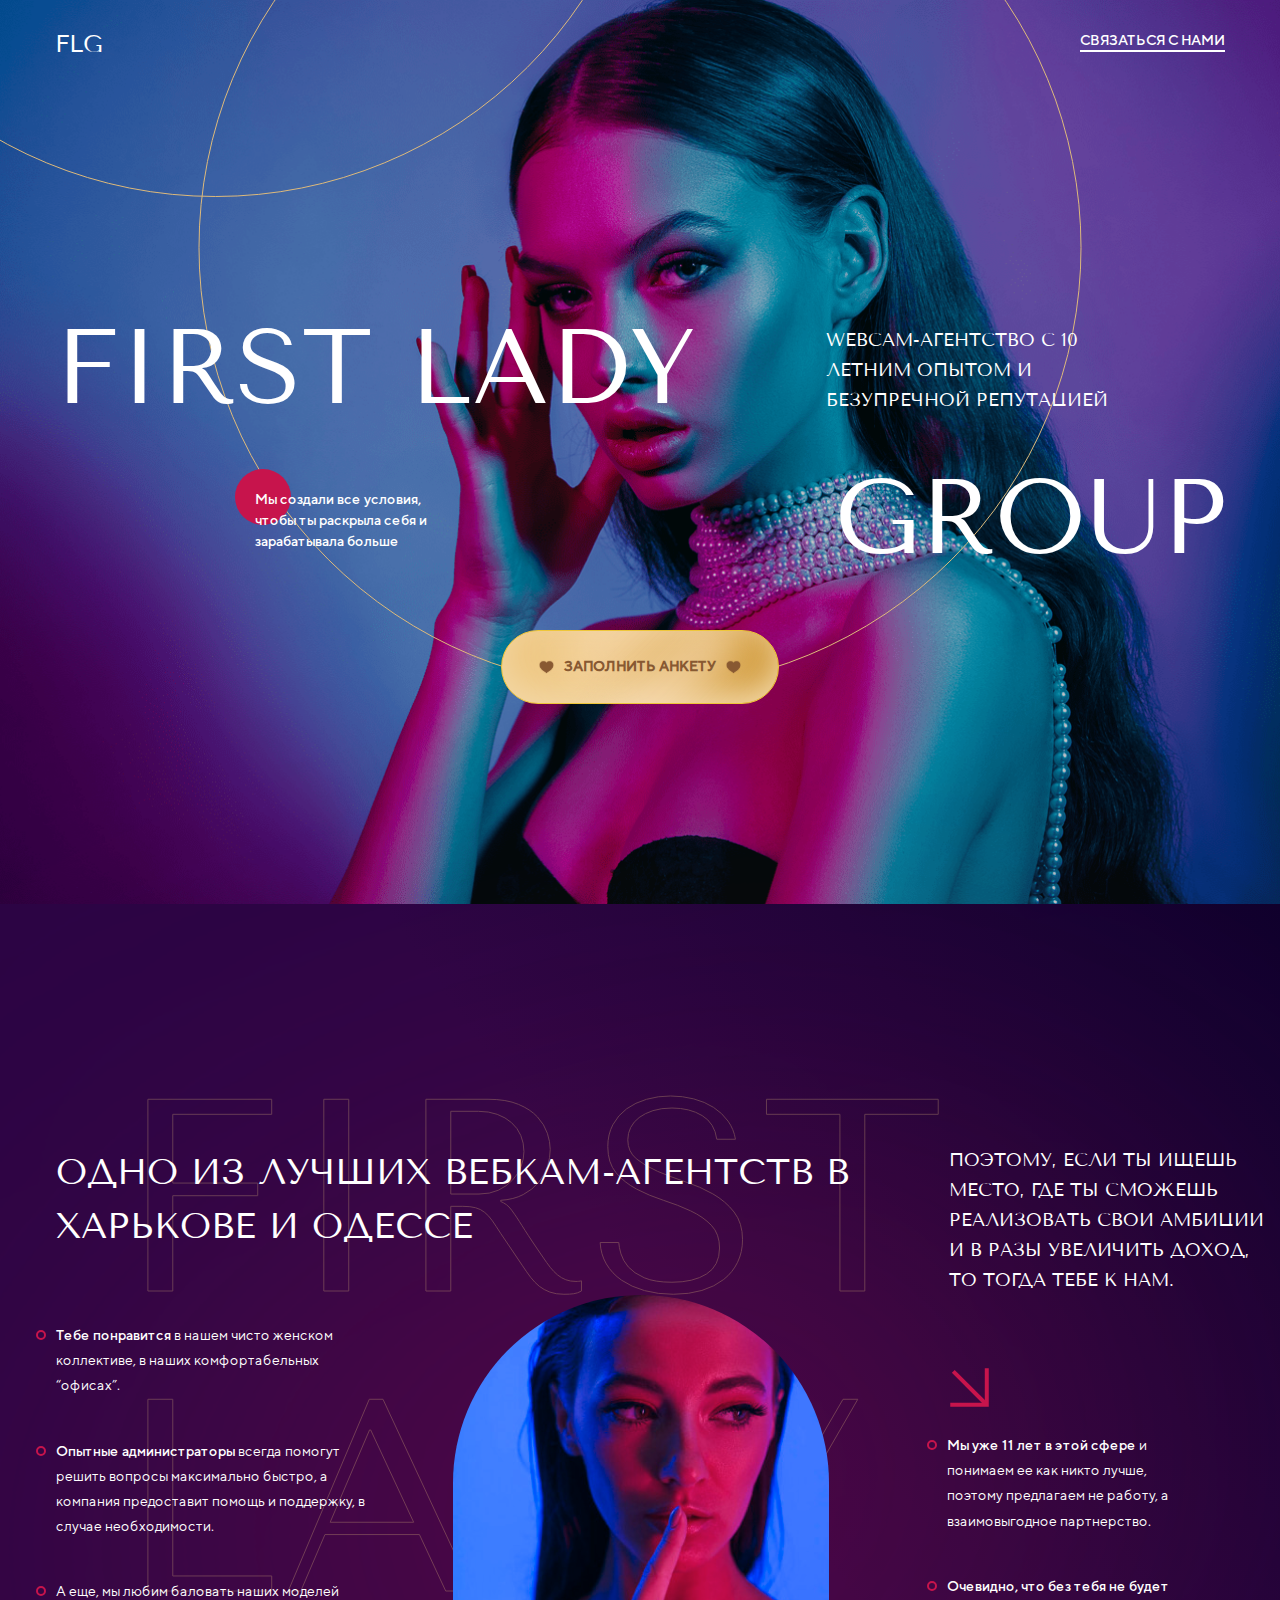
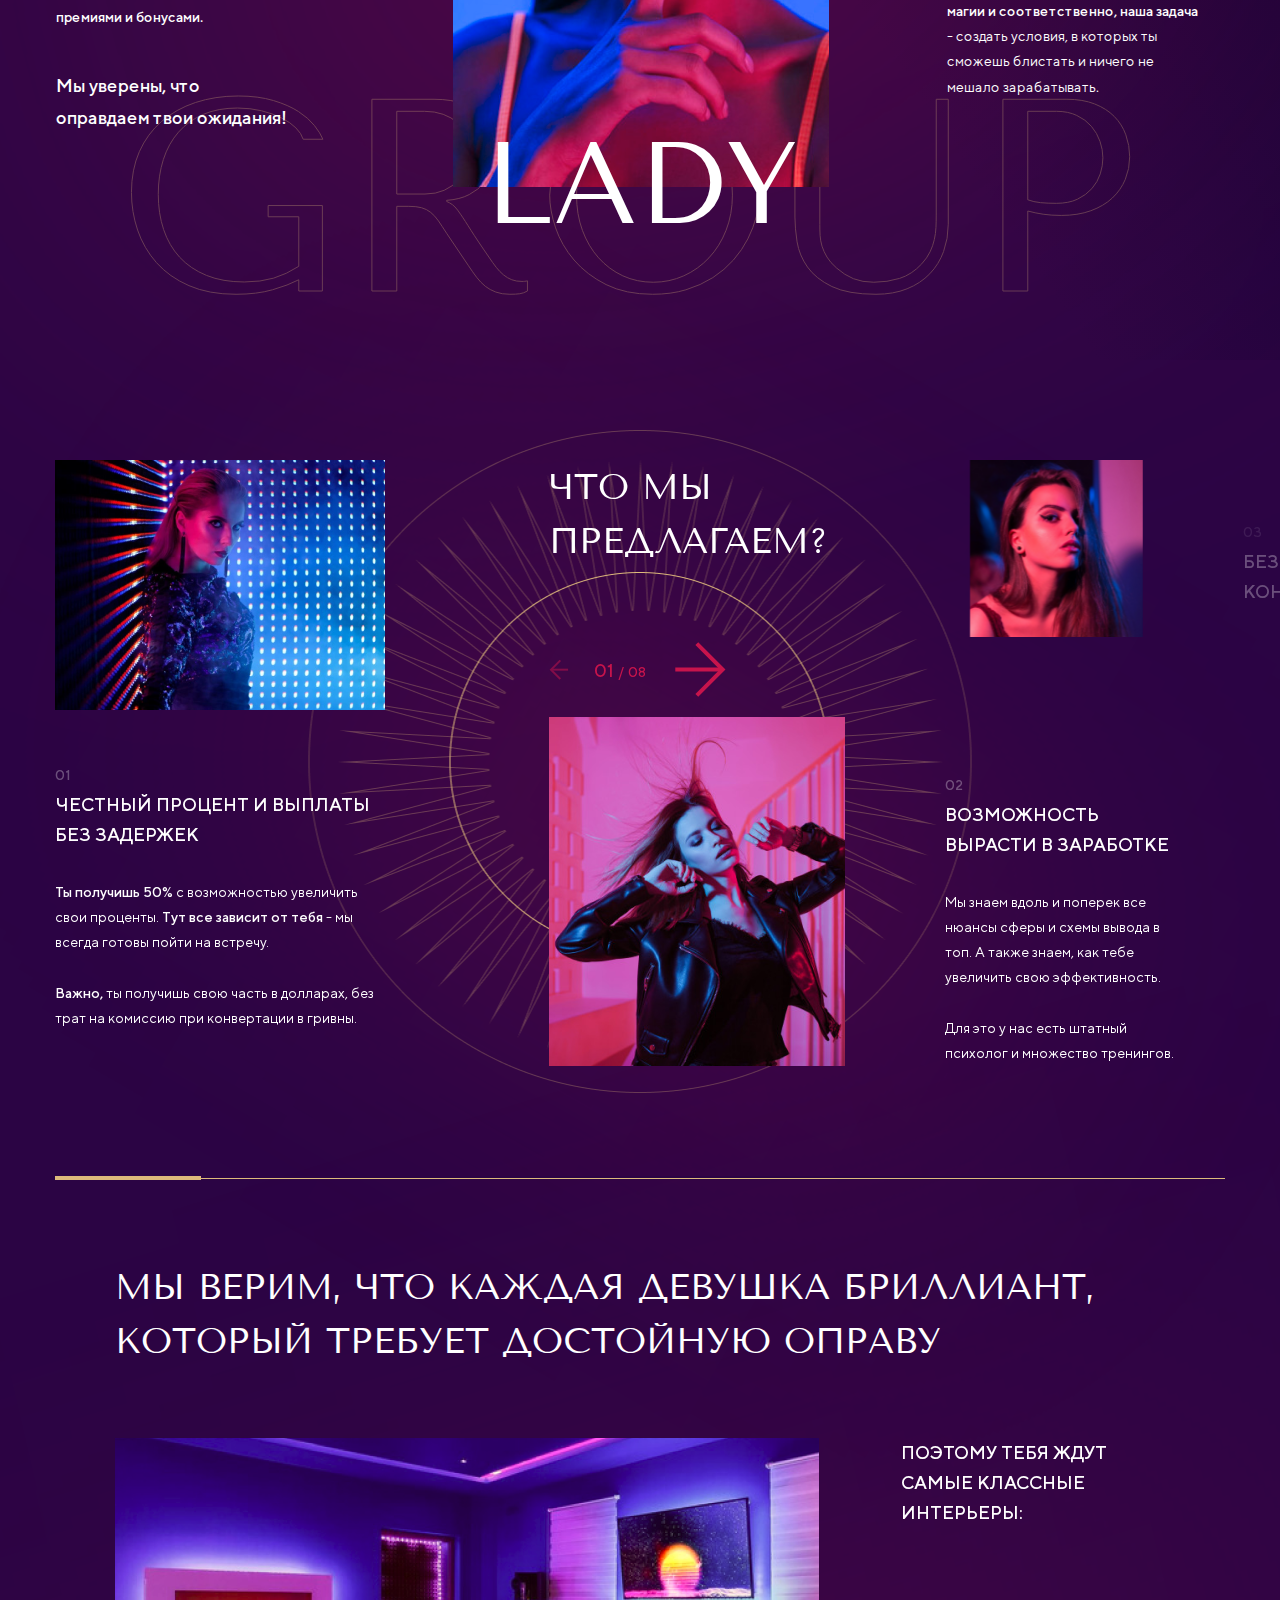
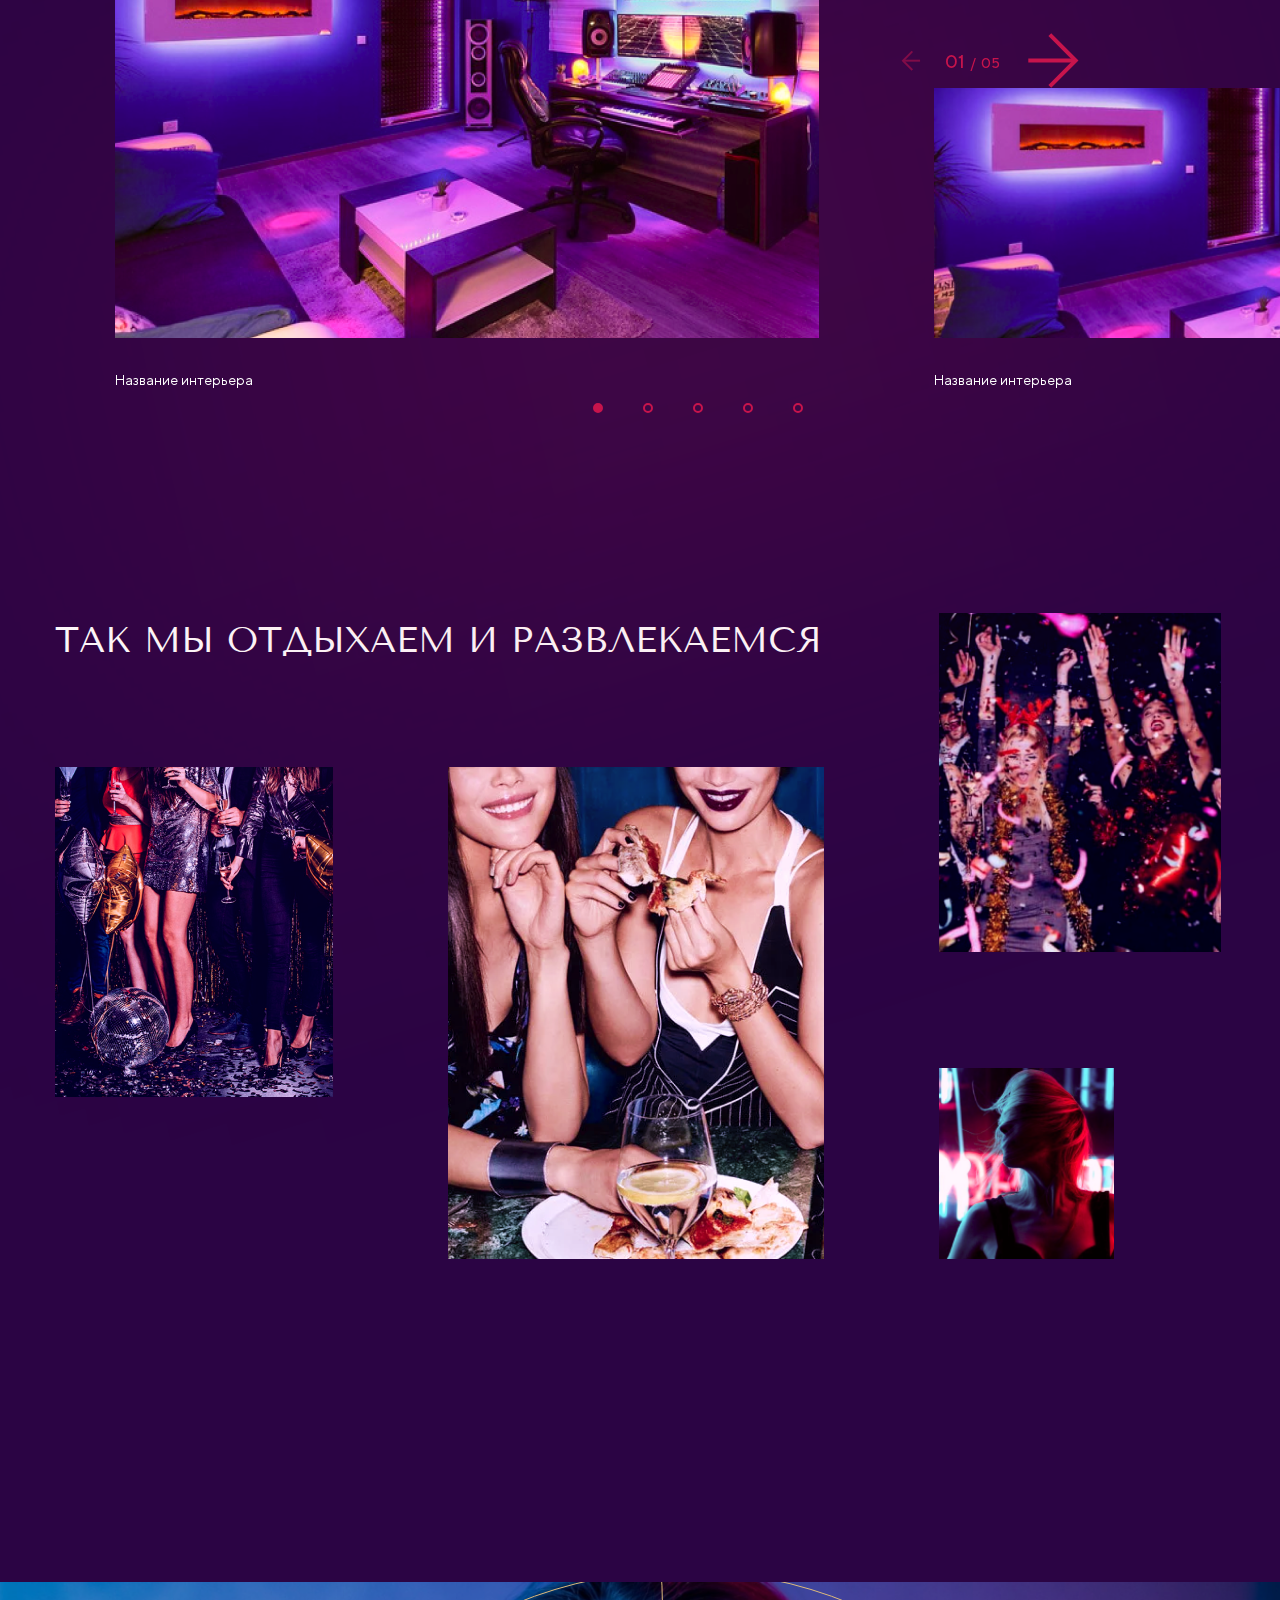
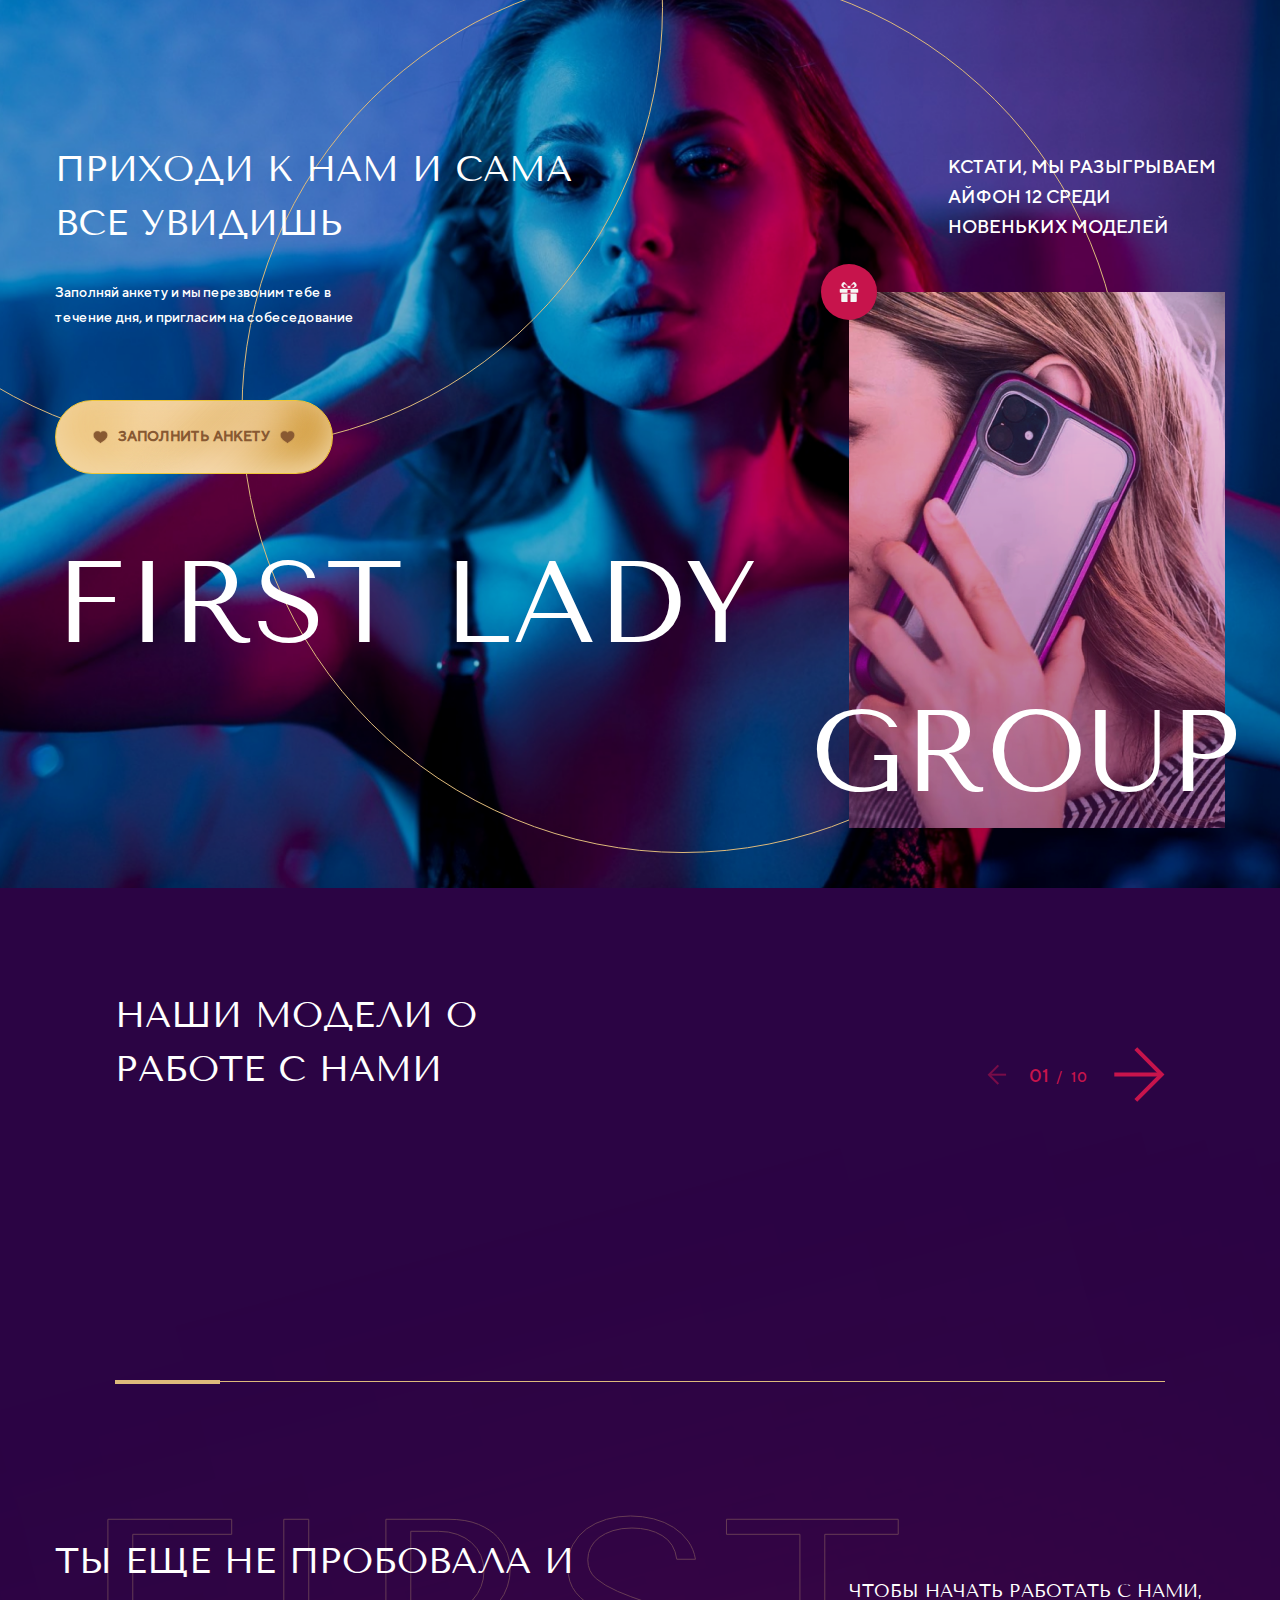
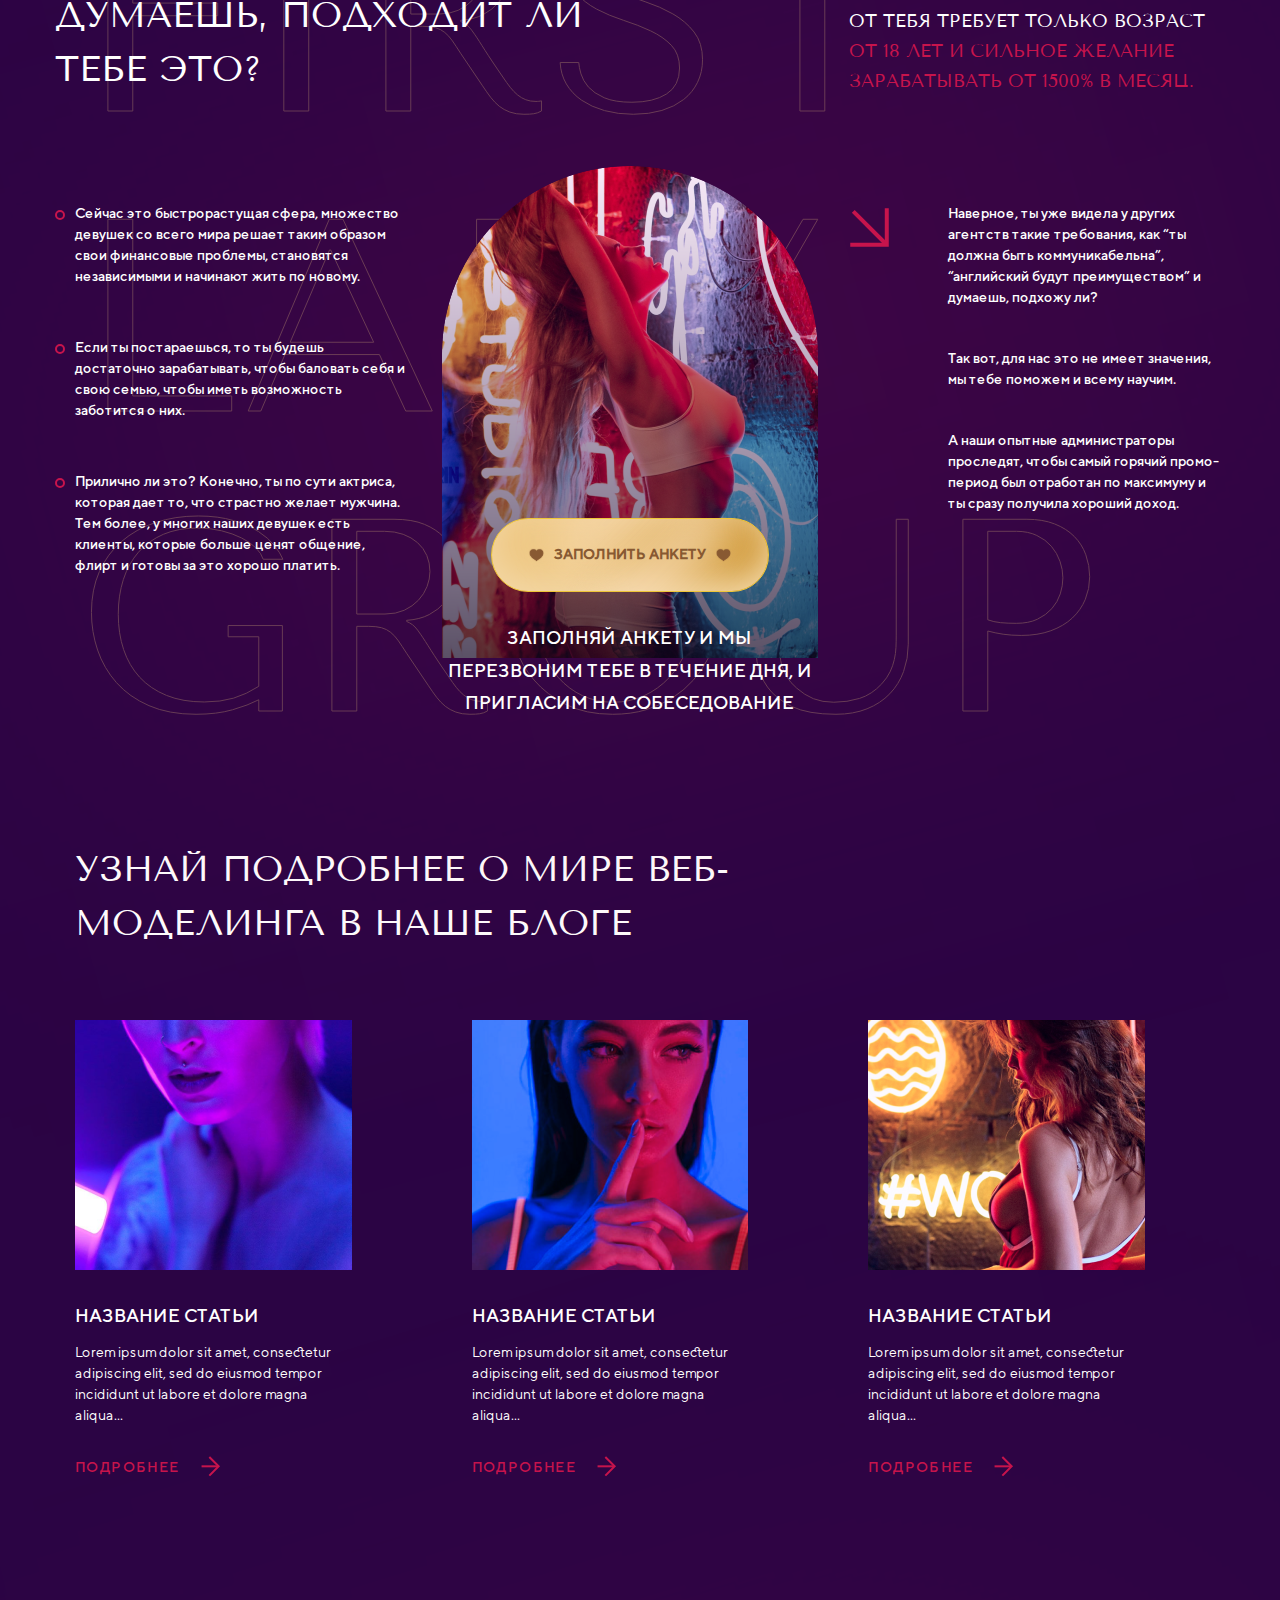
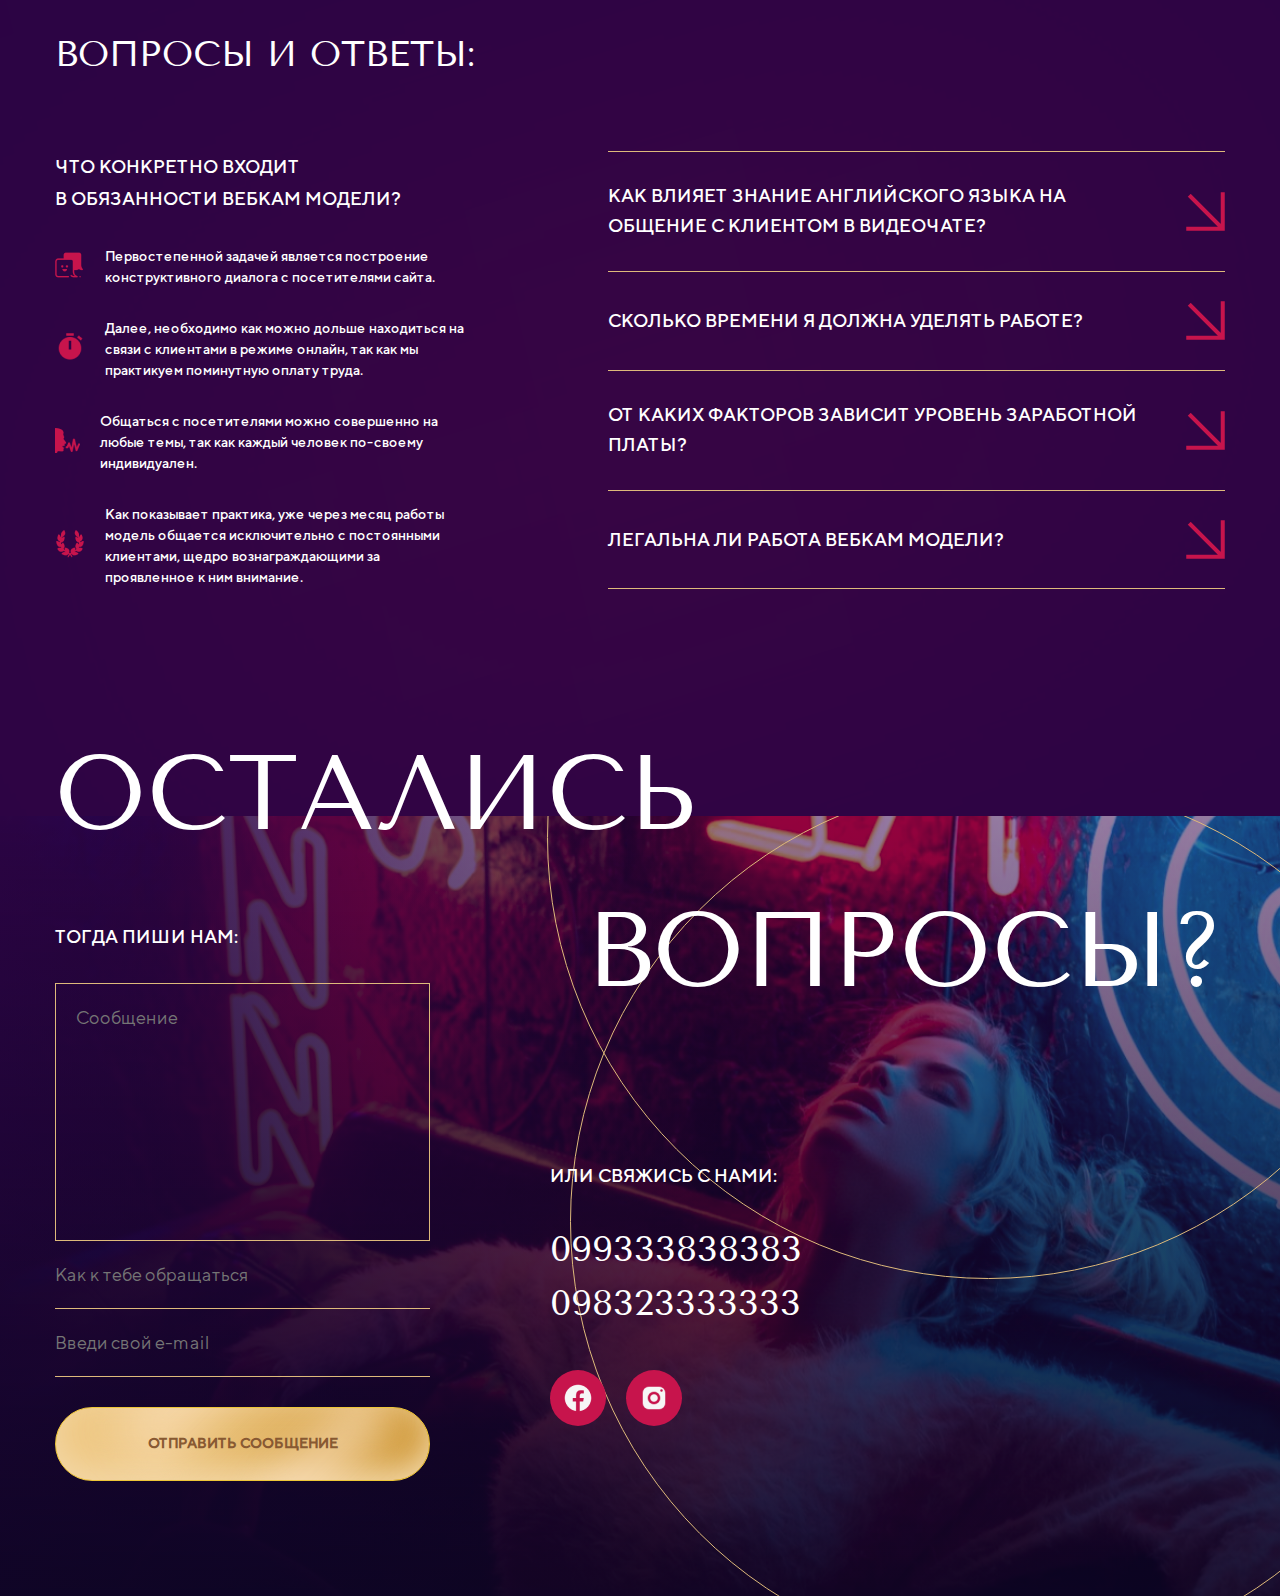
==== commit d0a45c0d: "1.5.3" ====
--- a/app/index.html
+++ b/app/index.html
@@ -15,8 +15,8 @@
 <body>
     <header class="header">
         <div class="container">
-            <a class="header-logo" href="">FLG</a>
-            <a class="header-contact" href="">Связаться с нами</a>
+            <a class="header-logo" href="index.html">FLG</a>
+            <div class="header-contact" href="">Связаться с нами</div>
         </div>
     </header>
     <div class="main">
@@ -33,8 +33,8 @@
                             и зарабатывала больше <span class="banner-round"></span></p>
                     </div>
                 </div>
-                <div class="banner__link">
-                    <a href="">
+                <div class="banner__link open-form">
+                    <div class="banner__link-wrapper">
                         <svg width="15" height="15" viewBox="0 0 15 15" fill="none" xmlns="http://www.w3.org/2000/svg" xmlns:xlink="http://www.w3.org/1999/xlink">
                             <mask id="mask0" mask-type="alpha" maskUnits="userSpaceOnUse" x="0" y="0" width="15" height="15">
                                 <rect x="3.05176e-05" width="15" height="15" fill="url(#pattern0)"/>
@@ -68,7 +68,7 @@
                             <div></div>
                             <div></div>
                         </div>
-                    </a>
+                    </div>
                 </div>
             </div>
             <div class="absolute">
@@ -82,7 +82,7 @@
         <section class="best">
             <div class="container">
                 <div class="best__top">
-                    <h1>Лучшая вебкам-студия в Украине</h1>
+                    <h1>Одно из лучших вебкам-агентств в Харькове и Одессе</h1>
                     <p>Поэтому, если ты ищешь место, где ты сможешь реализовать свои амбиции и в разы увеличить доход, то тогда тебе к нам.</p>
                 </div>
                 <div class="best__content">
@@ -96,7 +96,7 @@
                                 моделей  <span>премиями и бонусами.</span></p>
                         </div>
                         <h4>Мы уверены, что<br>
-                            оправдаем твои ожидания</h4>
+                            оправдаем твои ожидания!</h4>
                     </div>
                     <div class="best__column">
                         <img src="img/best/01.png" alt="">
@@ -110,7 +110,7 @@
                             </svg>
                         </a>
                         <div class="best__paragraphs">
-                            <p><span>Мы уже 10 лет в этой сфере</span>
+                            <p><span>Мы уже 11 лет в этой сфере</span>
                                 и понимаем ее как никто лучше, поэтому предлагаем не работу,
                                 а взаимовыгодное партнерство.</p>
                             <p><span>Очевидно, что без тебя
@@ -189,81 +189,74 @@
                                 </div>
                                 <div class="what__text">
                                     <h6>01</h6>
-                                    <h2>Честный процент и выплаты без задержек</h2>
+                                    <h2>Безопасность и конфиденциальность</h2>
                                     <div class="what__paragraphs">
-                                        <p><span>Ты получишь 50%</span> с возможностью увеличить  свои проценты.  <span>Тут все зависит от тебя</span> - мы всегда готовы пойти на встречу.</p>
-                                        <p><span>Важно,</span> ты получишь свою часть  в долларах, без трат на комиссию при конвертации
-                                            в гривны.</p>
+                                        <p>Для нас важно, чтобы ты чувствовала себя в безопасности, поэтому мы приняли все возможные меры для этого. </p>
+                                        <p>Если хочешь знать подробнее, то мы рады будем рассказать тебе о наших мерах по телефону.</p>
                                     </div>
                                 </div>
                             </div>
                             <div class="what__slide swiper-slide">
                                 <div class="what__img">
-                                    <img src="img/what/01.png" alt="">
+                                    <img src="img/what/05.png" alt="">
                                 </div>
                                 <div class="what__text">
                                     <h6>01</h6>
-                                    <h2>Честный процент и выплаты без задержек</h2>
+                                    <h2>Справедливое партнерство</h2>
                                     <div class="what__paragraphs">
-                                        <p><span>Ты получишь 50%</span> с возможностью увеличить  свои проценты.  <span>Тут все зависит от тебя</span> - мы всегда готовы пойти на встречу.</p>
-                                        <p><span>Важно,</span> ты получишь свою часть  в долларах, без трат на комиссию при конвертации
-                                            в гривны.</p>
+                                        <p>У нас ты можешь не бояться немотивированных заоблачных штрафов - их нет.</p>
+                                        <p>Мы гордимся своей репутацией честного агентства, которое уважает своих моделей.</p>
                                     </div>
                                 </div>
                             </div>
                             <div class="what__slide swiper-slide">
                                 <div class="what__img">
-                                    <img src="img/what/01.png" alt="">
+                                    <img src="img/what/06.png" alt="">
                                 </div>
                                 <div class="what__text">
                                     <h6>01</h6>
-                                    <h2>Честный процент и выплаты без задержек</h2>
+                                    <h2>Идеальная рабочая среда</h2>
                                     <div class="what__paragraphs">
-                                        <p><span>Ты получишь 50%</span> с возможностью увеличить  свои проценты.  <span>Тут все зависит от тебя</span> - мы всегда готовы пойти на встречу.</p>
-                                        <p><span>Важно,</span> ты получишь свою часть  в долларах, без трат на комиссию при конвертации
-                                            в гривны.</p>
+                                        <p>Профессиональный свет, звукоизоляция, вся необходимая техника.</p>
+                                        <p>И не забываем об удобстве, у нас всегда комфортный микроклимат и есть уютное место, чтобы перекусить, отдохнуть и поболтать.</p>
                                     </div>
                                 </div>
                             </div>
                             <div class="what__slide swiper-slide">
                                 <div class="what__img">
-                                    <img src="img/what/01.png" alt="">
+                                    <img src="img/what/07.png" alt="">
                                 </div>
                                 <div class="what__text">
                                     <h6>01</h6>
-                                    <h2>Честный процент и выплаты без задержек</h2>
+                                    <h2>Самую современную технику</h2>
                                     <div class="what__paragraphs">
-                                        <p><span>Ты получишь 50%</span> с возможностью увеличить  свои проценты.  <span>Тут все зависит от тебя</span> - мы всегда готовы пойти на встречу.</p>
-                                        <p><span>Важно,</span> ты получишь свою часть  в долларах, без трат на комиссию при конвертации
-                                            в гривны.</p>
+                                        <p>Мы используем топовые веб-камеры Logitech: BRIO, PTZ Pro 2, MeetUp. Также мы можем предложить экзотику, например, эндоскоп длиной 10 метров.</p>
+                                        <p>Качество картинки 1920х1080@30fps - стандарт для большинства сайтов, однако, можем предоставить и  4К трансляцию.</p>
                                     </div>
                                 </div>
                             </div>
                             <div class="what__slide swiper-slide">
                                 <div class="what__img">
-                                    <img src="img/what/01.png" alt="">
+                                    <img src="img/what/08.png" alt="">
                                 </div>
                                 <div class="what__text">
                                     <h6>01</h6>
-                                    <h2>Честный процент и выплаты без задержек</h2>
+                                    <h2>График на твое усмотрение</h2>
                                     <div class="what__paragraphs">
-                                        <p><span>Ты получишь 50%</span> с возможностью увеличить  свои проценты.  <span>Тут все зависит от тебя</span> - мы всегда готовы пойти на встречу.</p>
-                                        <p><span>Важно,</span> ты получишь свою часть  в долларах, без трат на комиссию при конвертации
-                                            в гривны.</p>
+                                        <p>Ты сама выбираешь, когда тебе удобно работать - мы не заставляем приходить на 6 утра.</p>
+                                        <p>Единственное, у нас есть необходимый минимум - 30 часов в неделю. Это минимум, при котором и ты и мы будем хорошо зарабатывать</p>
                                     </div>
                                 </div>
                             </div>
                             <div class="what__slide swiper-slide">
                                 <div class="what__img">
-                                    <img src="img/what/01.png" alt="">
+                                    <img src="img/what/09.png" alt="">
                                 </div>
                                 <div class="what__text">
                                     <h6>01</h6>
-                                    <h2>Честный процент и выплаты без задержек</h2>
+                                    <h2>Оперативную круглосуточную техподдержку</h2>
                                     <div class="what__paragraphs">
-                                        <p><span>Ты получишь 50%</span> с возможностью увеличить  свои проценты.  <span>Тут все зависит от тебя</span> - мы всегда готовы пойти на встречу.</p>
-                                        <p><span>Важно,</span> ты получишь свою часть  в долларах, без трат на комиссию при конвертации
-                                            в гривны.</p>
+                                        <p>Техподдержка подключается в течение 5 минут, а абсолютное большинство вопросов технического характера решается в течении 1 минуты после подключения специалиста.</p>
                                     </div>
                                 </div>
                             </div>
@@ -371,8 +364,8 @@
                     <h2>Приходи к нам и сама все увидишь</h2>
                     <p>Заполняй анкету и мы перезвоним тебе
                         в течение дня, и пригласим на собеседование</p>
-                    <div class="welcome__link">
-                        <a href="">
+                    <div class="welcome__link open-form">
+                        <div class="welcome__link-wrapper">
                             <svg width="15" height="15" viewBox="0 0 15 15" fill="none" xmlns="http://www.w3.org/2000/svg" xmlns:xlink="http://www.w3.org/1999/xlink">
                                 <mask id="mask0" mask-type="alpha" maskUnits="userSpaceOnUse" x="0" y="0" width="15" height="15">
                                     <rect x="3.05176e-05" width="15" height="15" fill="url(#pattern0)"/>
@@ -406,7 +399,7 @@
                                 <div></div>
                                 <div></div>
                             </div>
-                        </a>
+                        </div>
                     </div>
                 </div>
                 <div class="welcome__right">
@@ -657,8 +650,8 @@
                     <div class="try__center">
                         <img src="img/try/01.png" alt="">
                         <div class="try__center-text">
-                            <div class="try__link">
-                                <a href="">
+                            <div class="try__link open-form">
+                                <div class="try__link-wrapper">
                                     <svg width="15" height="15" viewBox="0 0 15 15" fill="none" xmlns="http://www.w3.org/2000/svg" xmlns:xlink="http://www.w3.org/1999/xlink">
                                         <mask id="mask0" mask-type="alpha" maskUnits="userSpaceOnUse" x="0" y="0" width="15" height="15">
                                             <rect x="3.05176e-05" width="15" height="15" fill="url(#pattern0)"/>
@@ -692,7 +685,7 @@
                                         <div></div>
                                         <div></div>
                                     </div>
-                                </a>
+                                </div>
                             </div>
                             <h4>Заполняй анкету и мы перезвоним тебе в течение дня, и пригласим
                                 на собеседование</h4>
@@ -853,7 +846,7 @@
                         <input placeholder="Введи свой e-mail" type="text" required>
                         <button class="footer__button">
                             <div class="footer__button-wrapper">
-                                <span>Заполнить анкету</span>
+                                <span>отправить сообщение</span>
                                 <div class="footer__blurs">
                                     <div></div>
                                     <div></div>
@@ -891,6 +884,68 @@
             </div>
         </div>
     </footer>
+    <div class="phone">
+        <div class="container">
+            <h4>Перезвоните нам:</h4>
+            <div class="phone__numbers">
+                <span>+38 (098) 809 00 08</span>
+                <span>+38 (073) 000 73 79</span>
+            </div>
+            <h5>Или заполните форму</h5>
+            <span>и мы перезвоним в течение 5 минут</span>
+            <form action="">
+                <input type="text" placeholder="Ваше имя" required>
+                <input type="text" placeholder="Ваш телефон" required>
+                <button class="phone__button">
+                    <div class="phone__button-wrapper">
+                        <span>отправить</span>
+                        <div class="phone__blurs">
+                            <div></div>
+                            <div></div>
+                        </div>
+                    </div>
+                </button>
+            </form>
+        </div>
+        <div class="phone-background"></div>
+    </div>
+    <div class="form">
+        <div class="container">
+            <h1>Заполните анкету</h1>
+            <h2>и мы свяжемся с тобой в течении дня</h2>
+            <form action="">
+                <h3>1. Персональные данные</h3>
+                <div class="form__inputs">
+                    <input type="text" placeholder="ФИО" required>
+                    <input type="text" placeholder="Телефон" required>
+                    <input type="text" placeholder="Возраст" required>
+                    <input type="text" placeholder="Город проживания" required>
+                </div>
+                <h3>2. Опыт и навыки</h3>
+                <div class="form__inputs">
+                    <textarea name="" id="form-area" cols="20" rows="3" placeholder="Есть ли опыт в этой сфере. Если да, то опиши его" required></textarea>
+                    <input type="text" placeholder="Уровень владения английским (не является определяющим фактором)" required>
+                </div>
+                <h3>3. Дополнительная информация</h3>
+                <div class="form__inputs">
+                    <input type="text" placeholder="Ссылка на фото или соц сети" required>
+                    <input type="text" placeholder="Семейное положение" required>
+                    <input type="text" placeholder="Удобное время для звонка" required>
+                    <input type="text" placeholder="Наличие основного места работы или учебы" required>
+                </div>
+                <button class="form__button">
+                    <div class="form__button-wrapper">
+                        <span>отправить</span>
+                        <div class="form__blurs">
+                            <div></div>
+                            <div></div>
+                        </div>
+                    </div>
+                </button>
+            </form>
+        </div>
+        <div class="form-background"></div>
+    </div>
 </body>
 <script src="https://ajax.googleapis.com/ajax/libs/jquery/3.5.1/jquery.min.js"></script>
 <script src="https://unpkg.com/swiper/swiper-bundle.min.js"></script>
--- a/app/css/app.min.css
+++ b/app/css/app.min.css
@@ -1 +1 @@
-@font-face{font-family:'TT Norms';src:url("../fonts/TTNorms-Medium.eot");src:local("TT Norms Medium"),local("TTNorms-Medium"),url("../fonts/TTNorms-Medium.eot?#iefix") format("embedded-opentype"),url("../fonts/TTNorms-Medium.woff") format("woff"),url("../fonts/TTNorms-Medium.ttf") format("truetype");font-weight:500;font-style:normal}@font-face{font-family:'TT Norms';src:url("../fonts/TTNorms-Regular.eot");src:local("TT Norms Regular"),local("TTNorms-Regular"),url("../fonts/TTNorms-Regular.eot?#iefix") format("embedded-opentype"),url("../fonts/TTNorms-Regular.woff") format("woff"),url("../fonts/TTNorms-Regular.ttf") format("truetype");font-weight:normal;font-style:normal}.header{position:absolute;top:0;left:0;width:100%;z-index:10;padding:0 20px}.header .container{-webkit-box-pack:justify;-ms-flex-pack:justify;justify-content:space-between;padding:30px 0}.header .container .header-logo{font-family:Tenor Sans, sans-serif;font-style:normal;font-weight:normal;font-size:24px;line-height:28px;text-transform:uppercase;color:#FFFFFF}.header .container .header-contact{font-family:TT Norms, sans-serif;font-style:normal;font-weight:500;font-size:14px;line-height:20px;height:22px;text-transform:uppercase;color:#FFFFFF;border-bottom:2px solid #FFFFFF}.banner{background-image:url("../img/banner/01.png");background-repeat:no-repeat;background-size:cover;background-position:center;position:relative}.banner .container{max-width:1215px;-webkit-box-orient:vertical;-webkit-box-direction:normal;-ms-flex-direction:column;flex-direction:column;z-index:3;position:relative}.banner .container .banner__text{display:-webkit-box;display:-ms-flexbox;display:flex;-webkit-box-orient:vertical;-webkit-box-direction:normal;-ms-flex-direction:column;flex-direction:column;position:relative;margin-top:293px;margin-left:22px;margin-right:22px}@media (max-width: 768px){.banner .container .banner__text{margin-top:150px}}.banner .container .banner__text h1{font-family:Tenor Sans, sans-serif;font-style:normal;font-weight:normal;font-size:8.2vw;line-height:150px;text-transform:uppercase;color:#FFFFFF;display:-webkit-box;display:-ms-flexbox;display:flex;-webkit-box-orient:vertical;-webkit-box-direction:normal;-ms-flex-direction:column;flex-direction:column;width:100%}@media (max-width: 768px){.banner .container .banner__text h1{font-size:80px}}@media (max-width: 536px){.banner .container .banner__text h1{text-align:center;display:block}}.banner .container .banner__text h1 span{margin-left:auto}.banner .container .banner__text p{position:absolute}.banner .container .banner__text p:first-child{font-family:Tenor Sans, sans-serif;font-style:normal;font-weight:normal;max-width:302px;top:33px;right:98px;font-size:18px;line-height:166%;text-transform:uppercase;color:#FFFFFF}@media (max-width: 1024px){.banner .container .banner__text p:first-child{right:0;font-size:16px}}@media (max-width: 768px){.banner .container .banner__text p:first-child{top:-70px}}.banner .container .banner__text p:last-child{font-family:TT Norms, sans-serif;font-style:normal;font-weight:500;font-size:14px;line-height:150%;color:#FFFFFF;max-width:190px;bottom:41px;left:200px;z-index:2}@media (max-width: 1024px){.banner .container .banner__text p:last-child{left:10px}}@media (max-width: 768px){.banner .container .banner__text p:last-child{bottom:-50px}}.banner .container .banner__text p:last-child .banner-round{width:56px;height:56px;background-color:#C7144C;position:absolute;border-radius:50%;left:-20px;top:-20px;z-index:-1}.banner .container .banner__link{display:-webkit-box;display:-ms-flexbox;display:flex;position:relative;margin:37px auto 200px auto}@media (max-width: 768px){.banner .container .banner__link{margin-top:100px;margin-bottom:100px}}.banner .container .banner__link a{background:-o-linear-gradient(348.02deg, #EFC986 29.25%, #CF9838 100.31%);background:linear-gradient(101.98deg, #EFC986 29.25%, #CF9838 100.31%);border:1px solid #EEC639;-webkit-box-sizing:border-box;box-sizing:border-box;-webkit-box-shadow:inset 0px -10px 30px #F3D7A5;box-shadow:inset 0px -10px 30px #F3D7A5;border-radius:900px;padding:27px 37px 28px 37px;display:-webkit-box;display:-ms-flexbox;display:flex;-webkit-box-align:center;-ms-flex-align:center;align-items:center;position:relative;overflow:hidden}.banner .container .banner__link a span{font-family:TT Norms, sans-serif;font-style:normal;font-weight:bold;font-size:14px;line-height:17px;text-transform:uppercase;color:#885932;margin:0 10px;position:relative;z-index:1}.banner .container .banner__link a svg{position:relative;z-index:1}.banner .container .banner__link a .banner__blurs div:first-child{position:absolute;width:156.98px;height:62.25px;left:54px;bottom:55px;background:#FADFBE;opacity:0.5;-webkit-filter:blur(20px);filter:blur(20px);-webkit-transform:rotate(-45deg);-ms-transform:rotate(-45deg);transform:rotate(-45deg)}.banner .container .banner__link a .banner__blurs div:last-child{position:absolute;width:156.98px;height:37.5px;background:#FADFBE;opacity:0.7;-webkit-filter:blur(20px);filter:blur(20px);-webkit-transform:rotate(-45deg);-ms-transform:rotate(-45deg);transform:rotate(-45deg);right:29px;top:32px}.banner .absolute .banner__circles div{position:absolute;width:883px;height:883px;z-index:2;border:1px solid #DEBA7B;border-radius:50%}@media (max-width: 768px){.banner .absolute .banner__circles div{width:500px;height:500px}}.banner .absolute .banner__circles div:first-child{left:-226px;top:-686px}@media (max-width: 768px){.banner .absolute .banner__circles div:first-child{left:-100px;top:-200px}}.banner .absolute .banner__circles div:last-child{top:-194px;-webkit-transform:translateX(-50%);-ms-transform:translateX(-50%);transform:translateX(-50%);left:50%}@media (max-width: 768px){.banner .absolute .banner__circles div:last-child{width:700px;height:700px;top:-100px}}.banner .absolute .banner-background{width:100%;height:100%;position:absolute;top:0;left:0;z-index:1;background:rgba(0,0,0,0.2)}.best{background:-o-linear-gradient(214.11deg, #0D002C 0%, #2B0444 44.99%),#290543;background:linear-gradient(235.89deg, #0D002C 0%, #2B0444 44.99%),#290543;padding:241px 0 173px 0;position:relative}@media (max-width: 768px){.best{padding:100px 0 50px 0}}.best .container{max-width:1260px;-webkit-box-orient:vertical;-webkit-box-direction:normal;-ms-flex-direction:column;flex-direction:column;padding-left:46px;position:relative;z-index:3}@media (max-width: 1024px){.best .container{padding:0 10px 0 30px}}@media (max-width: 768px){.best .container{padding:0 20px}}.best .container .best__top{display:-webkit-box;display:-ms-flexbox;display:flex;-webkit-box-pack:justify;-ms-flex-pack:justify;justify-content:space-between}@media (max-width: 768px){.best .container .best__top{-webkit-box-orient:vertical;-webkit-box-direction:normal;-ms-flex-direction:column;flex-direction:column;margin-bottom:50px}}.best .container .best__top h1{font-family:Tenor Sans, sans-serif;font-style:normal;font-weight:normal;font-size:36px;line-height:150%;text-transform:uppercase;color:#FFFFFF;margin-right:20px}@media (max-width: 768px){.best .container .best__top h1{text-align:center;margin-bottom:20px;margin-right:0;font-size:30px}}.best .container .best__top p{font-family:Tenor Sans, sans-serif;font-style:normal;font-weight:normal;font-size:18px;line-height:30px;text-transform:uppercase;color:#FFFFFF;max-width:321px}@media (max-width: 768px){.best .container .best__top p{max-width:100%}}.best .container .best__content{display:-webkit-box;display:-ms-flexbox;display:flex}@media (max-width: 1024px){.best .container .best__content{-webkit-box-pack:justify;-ms-flex-pack:justify;justify-content:space-between}}@media (max-width: 768px){.best .container .best__content{-webkit-box-orient:vertical;-webkit-box-direction:normal;-ms-flex-direction:column;flex-direction:column}}.best .container .best__content .best__column{display:-webkit-box;display:-ms-flexbox;display:flex;-webkit-box-orient:vertical;-webkit-box-direction:normal;-ms-flex-direction:column;flex-direction:column;position:relative}.best .container .best__content .best__column:first-child{max-width:324px;margin-right:73px;margin-top:28px}@media (max-width: 1024px){.best .container .best__content .best__column:first-child{margin-right:20px}}@media (max-width: 768px){.best .container .best__content .best__column:first-child{max-width:100%;padding-left:20px}}.best .container .best__content .best__column:nth-child(2){min-width:376px;margin-right:40px;margin-bottom:auto}@media (max-width: 1024px){.best .container .best__content .best__column:nth-child(2){min-width:250px;min-height:350px}}@media (max-width: 768px){.best .container .best__content .best__column:nth-child(2){margin:0 auto;width:300px;height:400px}}.best .container .best__content .best__column:last-child{max-width:254px;margin-left:auto;margin-right:69px;margin-top:70px}@media (max-width: 1024px){.best .container .best__content .best__column:last-child{margin-right:0;margin-left:0}}@media (max-width: 768px){.best .container .best__content .best__column:last-child{max-width:100%;padding-left:20px}}.best .container .best__content .best__column .best__paragraphs p{font-family:TT Norms, sans-serif;font-style:normal;font-weight:400;font-size:14px;line-height:180%;color:#FFFFFF;margin-bottom:40px;position:relative}.best .container .best__content .best__column .best__paragraphs p:before{content:'';position:absolute;-webkit-box-sizing:border-box;box-sizing:border-box;width:10px;height:10px;left:-10px;-webkit-transform:translateX(-100%);-ms-transform:translateX(-100%);transform:translateX(-100%);border-radius:50%;border:2px solid #C7144C;top:7px}.best .container .best__content .best__column .best__paragraphs p span{font-weight:500}.best .container .best__content .best__column h4{font-family:TT Norms, sans-serif;font-style:normal;font-weight:500;font-size:18px;line-height:180%;color:#FFFFFF;margin-bottom:40px;position:relative}.best .container .best__content .best__column img{border-radius:200px 200px 0 0;width:100%;height:100%;-o-object-fit:cover;object-fit:cover}.best .container .best__content .best__column h3{font-family:Tenor Sans, sans-serif;font-style:normal;font-weight:normal;font-size:115px;line-height:300px;text-transform:uppercase;color:#FFFFFF;position:absolute;bottom:-148px;left:50%;-webkit-transform:translateX(-50%);-ms-transform:translateX(-50%);transform:translateX(-50%)}@media (max-width: 1024px){.best .container .best__content .best__column h3{font-size:80px}}.best .container .best__content .best__column .best__arrow{margin:-15px auto 5px -15px}.best .absolute .best-logo{position:absolute;top:145px;left:115px;z-index:2;font-family:Tenor Sans, sans-serif;font-style:normal;font-weight:normal;font-size:21.4vw;line-height:300px;text-transform:uppercase;opacity:0.3;-webkit-text-stroke-width:1px;-webkit-text-stroke-color:#DEBA7B;color:transparent}@media (max-width: 1024px){.best .absolute .best-logo{left:20px;top:80px}}@media (max-width: 768px){.best .absolute .best-logo{top:100px}}.best .absolute .best-blur{position:absolute;width:176.11px;z-index:1;height:1086.87px;left:44%;bottom:-80px;background:#C7144C;-webkit-filter:blur(300px);filter:blur(300px);border-radius:50%;-webkit-transform:rotate(-105deg);-ms-transform:rotate(-105deg);transform:rotate(-105deg)}.interior{background:#2B0444;padding:90px 0 200px 0;position:relative}@media (max-width: 768px){.interior{padding:40px 0 80px 0}}.interior .container{-webkit-box-orient:vertical;-webkit-box-direction:normal;-ms-flex-direction:column;flex-direction:column;max-width:100%;padding-left:115px;position:relative;z-index:2}@media (max-width: 1200px){.interior .container{padding:0 20px}}.interior .container h1{font-family:Tenor Sans, sans-serif;font-style:normal;font-weight:normal;font-size:36px;line-height:150%;text-transform:uppercase;color:#FFFFFF;margin-bottom:70px}@media (max-width: 768px){.interior .container h1{margin-bottom:80px;font-size:30px;text-align:center}}.interior .container .interior__content{display:-webkit-box;display:-ms-flexbox;display:flex;position:relative;-webkit-box-align:start;-ms-flex-align:start;align-items:flex-start}.interior .container .interior__content .interior__slider{display:-webkit-box;display:-ms-flexbox;display:flex;max-width:60.4%;overflow:visible;position:static;margin-right:auto;margin-left:0}@media (max-width: 768px){.interior .container .interior__content .interior__slider{max-width:100%}}.interior .container .interior__content .interior__slider .interior__wrapper{display:-webkit-box;display:-ms-flexbox;display:flex;height:555px;padding-bottom:20px}.interior .container .interior__content .interior__slider .interior__wrapper .interior__slide{display:-webkit-box;display:-ms-flexbox;display:flex;overflow:hidden;-webkit-box-orient:vertical;-webkit-box-direction:normal;-ms-flex-direction:column;flex-direction:column;margin-top:auto;height:100vh;max-height:555px;width:100vw}.interior .container .interior__content .interior__slider .interior__wrapper .interior__slide:not(:last-child){margin-right:116px}.interior .container .interior__content .interior__slider .interior__wrapper .interior__slide img{width:100%;margin-top:auto;height:100vh;max-height:250px;-o-object-fit:cover;object-fit:cover}@media (max-width: 768px){.interior .container .interior__content .interior__slider .interior__wrapper .interior__slide img{max-height:500px}}.interior .container .interior__content .interior__slider .interior__wrapper .interior__slide span{font-family:TT Norms, sans-serif;font-style:normal;font-weight:normal;font-size:14px;line-height:180%;color:#FFFFFF;margin-top:30px}.interior .container .interior__content .interior__slider .interior__wrapper .swiper-slide-active{max-height:555px}.interior .container .interior__content .interior__slider .interior__wrapper .swiper-slide-active img{max-height:500px;-webkit-transition-delay:0.7s;-o-transition-delay:0.7s;transition-delay:0.7s;-webkit-transition-duration:0.5s;-o-transition-duration:0.5s;transition-duration:0.5s}.interior .container .interior__content .interior__slider .swiper-pagination .swiper-pagination-bullet{width:10px;height:10px;background:none;border:2px solid #C7144C;opacity:1;margin:0 20px}.interior .container .interior__content .interior__slider .swiper-pagination .swiper-pagination-bullet-active{background:#c7144c}.interior .container .interior__content .interior__slider .interior__dots{position:absolute;width:100%;-webkit-box-pack:center;-ms-flex-pack:center;justify-content:center;bottom:0;left:0;display:-webkit-box;display:-ms-flexbox;display:flex}.interior .container .interior__content .interior__slider .interior__dots .interior-dot{width:10px;height:10px;border-radius:50%;-webkit-transition-duration:0.5s;-o-transition-duration:0.5s;transition-duration:0.5s;border:2px solid #C7144C;margin:0 20px}.interior .container .interior__content .interior__slider .interior__dots .interior-dot_active{background:#C7144C}.interior .container .interior__content .interior__slider .interior__nav{position:absolute;right:8.5%;top:0;width:100vw;max-width:280px;z-index:10}@media (max-width: 1200px){.interior .container .interior__content .interior__slider .interior__nav{right:0}}@media (max-width: 1024px){.interior .container .interior__content .interior__slider .interior__nav{max-width:247px}}@media (max-width: 768px){.interior .container .interior__content .interior__slider .interior__nav{top:-70px}}.interior .container .interior__content .interior__slider .interior__nav h5{font-family:TT Norms, sans-serif;font-style:normal;font-weight:500;font-size:18px;line-height:30px;text-transform:uppercase;color:#FFFFFF;margin-bottom:105px}@media (max-width: 1024px){.interior .container .interior__content .interior__slider .interior__nav h5{font-size:16px}}.interior .container .interior__content .interior__slider .interior__nav .interior__navigation{display:-webkit-box;display:-ms-flexbox;display:flex;-webkit-box-align:center;-ms-flex-align:center;align-items:center;width:100%;max-width:178px;-webkit-box-pack:justify;-ms-flex-pack:justify;justify-content:space-between}@media (max-width: 768px){.interior .container .interior__content .interior__slider .interior__nav .interior__navigation{display:none}}.interior .container .interior__content .interior__slider .interior__nav .interior__navigation svg{cursor:pointer}.interior .container .interior__content .interior__slider .interior__nav .interior__navigation .interior__numbers{display:-webkit-box;display:-ms-flexbox;display:flex}.interior .container .interior__content .interior__slider .interior__nav .interior__navigation .interior__numbers div{font-family:TT Norms, sans-serif;font-style:normal;font-weight:500;font-size:18px;line-height:30px;text-transform:uppercase;color:#C7144C}.interior .container .interior__content .interior__slider .interior__nav .interior__navigation .interior__numbers div:not(:last-child){margin-right:5px}.interior .container .interior__content .interior__slider .interior__nav .interior__navigation .interior__numbers div:not(:first-child){font-size:14px;margin-top:1px}.interior .interior-blur{position:absolute;width:201.28px;height:1098.75px;bottom:-200px;z-index:1;left:45%;background:#C7144C;opacity:0.5;-webkit-filter:blur(300px);filter:blur(300px);-webkit-transform:matrix(-0.23, -0.99, 0.94, -0.29, 0, 0);-ms-transform:matrix(-0.23, -0.99, 0.94, -0.29, 0, 0);transform:matrix(-0.23, -0.99, 0.94, -0.29, 0, 0)}.relax{background:#2B0444;padding:0 20px}.relax .container{position:relative;padding-bottom:193px}@media (max-width: 768px){.relax .container{padding-bottom:80px}}.relax .container h1{font-family:Tenor Sans, sans-serif;font-style:normal;font-weight:normal;font-size:36px;line-height:150%;text-transform:uppercase;color:#FFFFFF;position:absolute}@media (max-width: 768px){.relax .container h1{font-size:30px;text-align:center}}.relax .container .relax__images{display:-webkit-box;display:-ms-flexbox;display:flex;overflow-x:auto;max-width:100%;padding-bottom:130px}@media (max-width: 768px){.relax .container .relax__images{margin-top:100px;padding-bottom:50px}}.relax .container .relax__images .relax__column{margin-top:154px;display:-webkit-box;display:-ms-flexbox;display:flex}.relax .container .relax__images .relax__column:not(:last-child){margin-right:115px}@media (max-width: 1024px){.relax .container .relax__images .relax__column:not(:last-child){margin-right:50px}}@media (max-width: 768px){.relax .container .relax__images .relax__column:not(:last-child){margin-right:20px}}.relax .container .relax__images .relax__column img{width:100%;height:100%;-o-object-fit:cover;object-fit:cover}.relax .container .relax__images .relax__column_small img{width:278px;height:330px}@media (max-width: 1024px){.relax .container .relax__images .relax__column_small img{width:200px;height:300px}}@media (max-width: 1024px){.relax .container .relax__images .relax__column_big{margin-top:204px}}.relax .container .relax__images .relax__column_big img{width:376px;height:492px}@media (max-width: 1024px){.relax .container .relax__images .relax__column_big img{width:300px;height:400px}}.relax .container .relax__images .relax__column_multiply{margin-top:0;-webkit-box-orient:vertical;-webkit-box-direction:normal;-ms-flex-direction:column;flex-direction:column}@media (max-width: 1024px){.relax .container .relax__images .relax__column_multiply{margin-top:80px}}.relax .container .relax__images .relax__column_multiply img:first-child{width:282px;height:339px}@media (max-width: 1024px){.relax .container .relax__images .relax__column_multiply img:first-child{width:200px;height:270px;margin-bottom:30px}}.relax .container .relax__images .relax__column_multiply img:last-child{width:175px;height:191px;margin-top:auto}.welcome{background-image:url("../img/welcome/02.png");background-size:cover;background-repeat:no-repeat;background-position:top;position:relative;overflow:hidden;padding:0 20px}.welcome .container{padding:160px 0 60px 0;position:relative;-webkit-box-pack:justify;-ms-flex-pack:justify;justify-content:space-between;z-index:3}@media (max-width: 768px){.welcome .container{-webkit-box-orient:vertical;-webkit-box-direction:normal;-ms-flex-direction:column;flex-direction:column;padding-top:100px}}.welcome .container .welcome__left{display:-webkit-box;display:-ms-flexbox;display:flex;-webkit-box-orient:vertical;-webkit-box-direction:normal;-ms-flex-direction:column;flex-direction:column;margin-right:30px}@media (max-width: 768px){.welcome .container .welcome__left{margin-right:0}}.welcome .container .welcome__left h2{font-family:Tenor Sans, sans-serif;font-style:normal;font-weight:normal;font-size:36px;line-height:150%;text-transform:uppercase;color:#FFFFFF;max-width:574px}@media (max-width: 768px){.welcome .container .welcome__left h2{max-width:350px;font-size:30px}}.welcome .container .welcome__left p{font-family:TT Norms, sans-serif;font-style:normal;font-weight:500;font-size:14px;line-height:180%;color:#FFFFFF;max-width:324px;margin-top:30px;margin-bottom:70px}@media (max-width: 768px){.welcome .container .welcome__left p{margin-top:20px;margin-bottom:30px}}.welcome .container .welcome__left .welcome__link{display:-webkit-box;display:-ms-flexbox;display:flex;position:relative;margin:0 auto 0 0}.welcome .container .welcome__left .welcome__link a{background:-o-linear-gradient(348.02deg, #EFC986 29.25%, #CF9838 100.31%);background:linear-gradient(101.98deg, #EFC986 29.25%, #CF9838 100.31%);border:1px solid #EEC639;-webkit-box-sizing:border-box;box-sizing:border-box;-webkit-box-shadow:inset 0px -10px 30px #F3D7A5;box-shadow:inset 0px -10px 30px #F3D7A5;border-radius:900px;padding:27px 37px 28px 37px;display:-webkit-box;display:-ms-flexbox;display:flex;-webkit-box-align:center;-ms-flex-align:center;align-items:center;position:relative;overflow:hidden}@media (max-width: 768px){.welcome .container .welcome__left .welcome__link a{padding-top:20px;padding-bottom:20px}}.welcome .container .welcome__left .welcome__link a span{font-family:TT Norms, sans-serif;font-style:normal;font-weight:bold;font-size:14px;line-height:121%;text-transform:uppercase;color:#885932;margin:0 10px;position:relative;z-index:1}@media (max-width: 768px){.welcome .container .welcome__left .welcome__link a span{font-size:13px}}.welcome .container .welcome__left .welcome__link a svg{position:relative;z-index:1}.welcome .container .welcome__left .welcome__link a .welcome__blurs div:first-child{position:absolute;width:156.98px;height:62.25px;left:54px;bottom:55px;background:#FADFBE;opacity:0.5;-webkit-filter:blur(20px);filter:blur(20px);-webkit-transform:rotate(-45deg);-ms-transform:rotate(-45deg);transform:rotate(-45deg)}.welcome .container .welcome__left .welcome__link a .welcome__blurs div:last-child{position:absolute;width:156.98px;height:37.5px;background:#FADFBE;opacity:0.7;-webkit-filter:blur(20px);filter:blur(20px);-webkit-transform:rotate(-45deg);-ms-transform:rotate(-45deg);transform:rotate(-45deg);right:29px;top:32px}.welcome .container .welcome__right{display:-webkit-box;display:-ms-flexbox;display:flex;-webkit-box-orient:vertical;-webkit-box-direction:normal;-ms-flex-direction:column;flex-direction:column;margin-top:10px}@media (max-width: 768px){.welcome .container .welcome__right{margin-top:20px}}.welcome .container .welcome__right h4{font-family:TT Norms, sans-serif;font-style:normal;font-weight:500;font-size:18px;line-height:166%;text-transform:uppercase;color:#FFFFFF;max-width:277px;margin-left:auto;margin-bottom:50px}@media (max-width: 768px){.welcome .container .welcome__right h4{font-size:14px;max-width:250px}}.welcome .container .welcome__right .welcome__img{position:relative;width:376px;height:536px}@media (max-width: 768px){.welcome .container .welcome__right .welcome__img{margin:0 auto}}@media (max-width: 500px){.welcome .container .welcome__right .welcome__img{width:300px;height:450px}}.welcome .container .welcome__right .welcome__img img{width:100%;height:100%;-o-object-fit:cover;object-fit:cover}.welcome .container .welcome__right .welcome__img .welcome__gift{position:absolute;top:-28px;left:-28px;border-radius:50%;width:56px;height:56px;display:-webkit-box;display:-ms-flexbox;display:flex;-webkit-box-align:center;-ms-flex-align:center;align-items:center;-webkit-box-pack:center;-ms-flex-pack:center;justify-content:center;background:#C7144C}.welcome .container .welcome__right .welcome__img .welcome__gift img{width:20px;height:20px}.welcome .container h1{position:absolute;font-family:Tenor Sans, sans-serif;display:-webkit-box;display:-ms-flexbox;display:flex;-webkit-box-orient:vertical;-webkit-box-direction:normal;-ms-flex-direction:column;flex-direction:column;font-style:normal;font-weight:normal;font-size:115px;line-height:130%;text-transform:uppercase;color:#FFFFFF;width:calc(100% + 15px);right:-15px;bottom:60px}@media (max-width: 768px){.welcome .container h1{font-size:80px}}.welcome .container h1 span{margin-left:auto}.welcome .absolute .welcome__rounds div{position:absolute;width:883px;height:883px;border-radius:50%;z-index:2;border:1px solid #DEBA7B}@media (max-width: 768px){.welcome .absolute .welcome__rounds div{width:600px;height:600px}}.welcome .absolute .welcome__rounds div:first-child{left:-220px;top:-416px}@media (max-width: 768px){.welcome .absolute .welcome__rounds div:first-child{left:-130px;top:-130px}}.welcome .absolute .welcome__rounds div:last-child{top:-12px;left:calc(50% + 43px);-webkit-transform:translateX(-50%);-ms-transform:translateX(-50%);transform:translateX(-50%)}@media (max-width: 768px){.welcome .absolute .welcome__rounds div:last-child{width:883px;height:883px}}.welcome .absolute .welcome-background{position:absolute;width:100%;height:100%;left:0;top:0;background:rgba(0,0,0,0.2)}.customers{background:#2B0444;padding:100px 0 85px 115px}@media (max-width: 1024px){.customers{padding:50px 0 50px 20px}}@media (max-width: 768px){.customers{padding-right:20px}}.customers .container{position:relative;max-width:100%;-webkit-box-orient:vertical;-webkit-box-direction:normal;-ms-flex-direction:column;flex-direction:column}.customers .container .customers__top{display:-webkit-box;display:-ms-flexbox;display:flex;-webkit-box-pack:justify;-ms-flex-pack:justify;justify-content:space-between;-webkit-box-align:end;-ms-flex-align:end;align-items:flex-end}@media (max-width: 768px){.customers .container .customers__top{-webkit-box-orient:vertical;-webkit-box-direction:normal;-ms-flex-direction:column;flex-direction:column;-webkit-box-align:normal;-ms-flex-align:normal;align-items:normal}}.customers .container .customers__top h1{font-family:Tenor Sans, sans-serif;font-style:normal;font-weight:normal;font-size:36px;line-height:150%;text-transform:uppercase;color:#FFFFFF;max-width:413px;margin-bottom:10px}@media (max-width: 768px){.customers .container .customers__top h1{font-size:30px}}@media (max-width: 450px){.customers .container .customers__top h1{text-align:center}}.customers .container .customers__top .customers__nav{display:-webkit-box;display:-ms-flexbox;display:flex;-webkit-box-align:center;-ms-flex-align:center;align-items:center;-webkit-box-pack:justify;-ms-flex-pack:justify;justify-content:space-between;width:100vw;max-width:178px;margin-right:115px}@media (max-width: 1024px){.customers .container .customers__top .customers__nav{margin-right:50px}}@media (max-width: 768px){.customers .container .customers__top .customers__nav{margin-right:15px;margin-top:20px}}@media (max-width: 450px){.customers .container .customers__top .customers__nav{display:none}}.customers .container .customers__top .customers__nav .customers__next,.customers .container .customers__top .customers__nav .customers__prev{outline:none;cursor:pointer}.customers .container .customers__top .customers__nav .customers__numbers{display:-webkit-box;display:-ms-flexbox;display:flex;-webkit-box-align:center;-ms-flex-align:center;align-items:center}.customers .container .customers__top .customers__nav .customers__numbers span{font-family:TT Norms, sans-serif;font-style:normal;font-weight:500;font-size:18px;line-height:30px;text-transform:uppercase;color:#C7144C;width:20px;display:-webkit-box;display:-ms-flexbox;display:flex;-webkit-box-pack:center;-ms-flex-pack:center;justify-content:center}.customers .container .customers__top .customers__nav .customers__numbers span:not(:first-child){font-size:14px}.customers .container .customers__top .customers__nav .customers__numbers span:last-child{margin-top:2px}.customers .container .customers__content{margin-top:40px;display:-webkit-box;display:-ms-flexbox;display:flex;max-width:100%}.customers .container .customers__content .customers__slider{display:-webkit-box;display:-ms-flexbox;display:flex;padding-bottom:70px}.customers .container .customers__content .customers__slider .customers__wrapper{-webkit-box-align:start;-ms-flex-align:start;align-items:flex-start}.customers .container .customers__content .customers__slider .customers__wrapper .customers__slide{opacity:0.1;padding:10px;background:#FFFFFF;max-height:252px}.customers .container .customers__content .customers__slider .customers__wrapper .customers__slide .customers__text{padding:20px 20px 25px 20px;border:1px solid #2B0444;display:-webkit-box;display:-ms-flexbox;display:flex;-webkit-box-orient:vertical;-webkit-box-direction:normal;-ms-flex-direction:column;flex-direction:column}.customers .container .customers__content .customers__slider .customers__wrapper .customers__slide .customers__text .customers__profile{display:-webkit-box;display:-ms-flexbox;display:flex;margin-bottom:28px;-webkit-box-align:center;-ms-flex-align:center;align-items:center}.customers .container .customers__content .customers__slider .customers__wrapper .customers__slide .customers__text .customers__profile .customers__img{display:-webkit-box;display:-ms-flexbox;display:flex;border-radius:50%;overflow:hidden;width:50px;height:50px;margin-right:18px}.customers .container .customers__content .customers__slider .customers__wrapper .customers__slide .customers__text .customers__profile .customers__img img{width:100%;height:100%}.customers .container .customers__content .customers__slider .customers__wrapper .customers__slide .customers__text .customers__profile .customers__about{display:-webkit-box;display:-ms-flexbox;display:flex;-webkit-box-orient:vertical;-webkit-box-direction:normal;-ms-flex-direction:column;flex-direction:column}.customers .container .customers__content .customers__slider .customers__wrapper .customers__slide .customers__text .customers__profile .customers__about p{font-family:TT Norms, sans-serif;font-style:normal;font-weight:500;font-size:14px;line-height:25px;color:#2B2B2B}.customers .container .customers__content .customers__slider .customers__wrapper .customers__slide .customers__text .customers__profile .customers__about p span{font-size:18px;color:#c7144c}.customers .container .customers__content .customers__slider .customers__wrapper .customers__slide .customers__text .customers__profile .customers__about h4{font-family:TT Norms, sans-serif;font-style:normal;font-weight:500;font-size:18px;line-height:25px;color:#c7144c;cursor:pointer;text-decoration:underline}.customers .container .customers__content .customers__slider .customers__wrapper .customers__slide .customers__text .customers__feedback{display:-webkit-box;display:-ms-flexbox;display:flex;position:relative;max-height:105px;overflow:hidden}.customers .container .customers__content .customers__slider .customers__wrapper .customers__slide .customers__text .customers__feedback p{font-family:TT Norms, sans-serif;font-style:normal;font-weight:normal;font-size:14px;line-height:150%;color:#2B2B2B}.customers .container .customers__content .customers__slider .customers__wrapper .customers__slide .customers__text .customers__feedback h4{position:absolute;right:0;bottom:0;background:#FFFFFF}.customers .container .customers__content .customers__slider .customers__wrapper .customers__slide .customers__text .customers__feedback h4 span{font-family:TT Norms, sans-serif;font-style:normal;font-weight:normal;font-size:14px;line-height:150%;color:#2B2B2B}.customers .container .customers__content .customers__slider .customers__wrapper .customers__slide .customers__text .customers__feedback h4 span:last-child{font-weight:500;color:#c7144c;cursor:pointer;text-decoration:underline}.customers .container .customers__content .customers__slider .customers__wrapper .customers__slide_open{max-height:none}.customers .container .customers__content .customers__slider .customers__wrapper .customers__slide_open .customers__text .customers__feedback{max-height:none;overflow:visible}.customers .container .customers__content .customers__slider .customers__wrapper .customers__slide_open .customers__text .customers__feedback h4{bottom:-20px}.customers .container .customers__content .customers__slider .customers__wrapper .customers__slide_open .customers__text .customers__feedback h4 span:first-child{display:none}.customers .container .customers__content .customers__slider .customers__wrapper .swiper-slide-active{opacity:1}.customers .container .customers__content .customers__slider .customers__wrapper .swiper-slide-prev{opacity:1}.customers .container .customers__content .customers__slider .customers-progressbar{top:auto;bottom:0;background:#DEBA7B;height:4px;max-width:calc(100% - 115px)}@media (max-width: 1024px){.customers .container .customers__content .customers__slider .customers-progressbar{max-width:calc(100% - 20px)}}@media (max-width: 768px){.customers .container .customers__content .customers__slider .customers-progressbar{max-width:100%}}.customers .container .customers__content .customers__slider .customers-progressbar:after{content:'';position:absolute;top:0;left:0;height:1.5px;background:#2B0444;width:100%}.customers .container .customers__content .customers__slider .customers-progressbar:before{content:'';position:absolute;bottom:0;left:0;height:1.5px;background:#2B0444;width:100%}.customers .container .customers__content .customers__slider .customers-progressbar span{background:#DEBA7B;min-height:4px;z-index:10}.try{background:#2B0444;position:relative;padding:0 20px}.try .container{-webkit-box-orient:vertical;-webkit-box-direction:normal;-ms-flex-direction:column;flex-direction:column;padding:65px 0 140px 0;position:relative}@media (max-width: 768px){.try .container{padding:30px 0 70px 0}}.try .container .try__top{display:-webkit-box;display:-ms-flexbox;display:flex;-webkit-box-pack:justify;-ms-flex-pack:justify;justify-content:space-between;position:relative;z-index:3}@media (max-width: 768px){.try .container .try__top{-webkit-box-orient:vertical;-webkit-box-direction:normal;-ms-flex-direction:column;flex-direction:column}}.try .container .try__top h1{font-family:Tenor Sans, sans-serif;font-style:normal;font-weight:normal;font-size:36px;line-height:150%;text-transform:uppercase;color:#FFFFFF;max-width:543px;margin-right:30px}@media (max-width: 768px){.try .container .try__top h1{font-size:30px;text-align:center;max-width:100%;margin:0 0 15px 0}}.try .container .try__top h3{font-family:Tenor Sans, sans-serif;font-style:normal;font-weight:normal;font-size:18px;line-height:30px;text-transform:uppercase;color:#FFFFFF;max-width:376px;margin-top:auto}@media (max-width: 768px){.try .container .try__top h3{font-size:14px;max-width:100%}}.try .container .try__top h3 span{color:#c7144c}.try .container .try__content{display:-webkit-box;display:-ms-flexbox;display:flex;-webkit-box-pack:justify;-ms-flex-pack:justify;justify-content:space-between;margin-top:70px;position:relative;z-index:3}@media (max-width: 768px){.try .container .try__content{-webkit-box-orient:vertical;-webkit-box-direction:normal;-ms-flex-direction:column;flex-direction:column;margin-top:30px}}.try .container .try__content .try__left{display:-webkit-box;display:-ms-flexbox;display:flex;-webkit-box-orient:vertical;-webkit-box-direction:normal;-ms-flex-direction:column;flex-direction:column;max-width:352px;margin-top:37px;margin-right:20px}@media (max-width: 768px){.try .container .try__content .try__left{max-width:100%;margin-right:0}}.try .container .try__content .try__left p{font-family:TT Norms, sans-serif;font-style:normal;font-weight:500;font-size:14px;line-height:150%;color:#FFFFFF;position:relative;margin-left:20px}.try .container .try__content .try__left p:not(:last-child){margin-bottom:50px}@media (max-width: 768px){.try .container .try__content .try__left p:not(:last-child){margin-bottom:30px}}.try .container .try__content .try__left p:after{content:'';position:absolute;left:-20px;top:7px;width:10px;height:10px;border:2px solid #C7144C;border-radius:50%;-webkit-box-sizing:border-box;box-sizing:border-box}.try .container .try__content .try__left p span{font-weight:500}.try .container .try__content .try__center{position:relative;margin-right:20px;margin-bottom:auto}@media (max-width: 768px){.try .container .try__content .try__center{margin:30px auto 30px auto}}.try .container .try__content .try__center img{width:100vw;max-width:376px;height:492px;-o-object-fit:cover;object-fit:cover;border-radius:300px 300px 0 0}@media (max-width: 1024px){.try .container .try__content .try__center img{max-width:300px;height:400px}}.try .container .try__content .try__center .try__center-text{position:absolute;width:100%;display:-webkit-box;display:-ms-flexbox;display:flex;-webkit-box-orient:vertical;-webkit-box-direction:normal;-ms-flex-direction:column;flex-direction:column;bottom:-58px;left:0}@media (max-width: 1024px){.try .container .try__content .try__center .try__center-text{bottom:-40px}}.try .container .try__content .try__center .try__center-text .try__link{display:-webkit-box;display:-ms-flexbox;display:flex;position:relative;margin:0 auto 30px auto}.try .container .try__content .try__center .try__center-text .try__link a{background:-o-linear-gradient(348.02deg, #EFC986 29.25%, #CF9838 100.31%);background:linear-gradient(101.98deg, #EFC986 29.25%, #CF9838 100.31%);border:1px solid #EEC639;-webkit-box-sizing:border-box;box-sizing:border-box;-webkit-box-shadow:inset 0px -10px 30px #F3D7A5;box-shadow:inset 0px -10px 30px #F3D7A5;border-radius:900px;padding:27px 37px 28px 37px;display:-webkit-box;display:-ms-flexbox;display:flex;-webkit-box-align:center;-ms-flex-align:center;align-items:center;position:relative;overflow:hidden}@media (max-width: 1024px){.try .container .try__content .try__center .try__center-text .try__link a{padding-top:20px;padding-bottom:20px}}.try .container .try__content .try__center .try__center-text .try__link a span{font-family:TT Norms, sans-serif;font-style:normal;font-weight:bold;font-size:14px;line-height:17px;text-transform:uppercase;color:#885932;margin:0 10px;position:relative;z-index:1}.try .container .try__content .try__center .try__center-text .try__link a svg{position:relative;z-index:1}.try .container .try__content .try__center .try__center-text .try__link a .try__blurs div:first-child{position:absolute;width:156.98px;height:62.25px;left:54px;bottom:55px;background:#FADFBE;opacity:0.5;-webkit-filter:blur(20px);filter:blur(20px);-webkit-transform:rotate(-45deg);-ms-transform:rotate(-45deg);transform:rotate(-45deg)}.try .container .try__content .try__center .try__center-text .try__link a .try__blurs div:last-child{position:absolute;width:156.98px;height:37.5px;background:#FADFBE;opacity:0.7;-webkit-filter:blur(20px);filter:blur(20px);-webkit-transform:rotate(-45deg);-ms-transform:rotate(-45deg);transform:rotate(-45deg);right:29px;top:32px}.try .container .try__content .try__center .try__center-text h4{font-family:TT Norms, sans-serif;font-style:normal;font-weight:500;font-size:18px;line-height:180%;text-align:center;text-transform:uppercase;color:#FFFFFF}.try .container .try__content .try__right{display:-webkit-box;display:-ms-flexbox;display:flex;margin-top:37px;max-width:400px;min-width:300px}@media (max-width: 1024px){.try .container .try__content .try__right{min-width:210px}}@media (max-width: 768px){.try .container .try__content .try__right{max-width:100%}}.try .container .try__content .try__right .try__arrow{margin:-13px -20px auto -20px}.try .container .try__content .try__right .try__right-paragraphs{display:-webkit-box;display:-ms-flexbox;display:flex;-webkit-box-orient:vertical;-webkit-box-direction:normal;-ms-flex-direction:column;flex-direction:column;margin-left:62px;max-width:277px}@media (max-width: 1024px){.try .container .try__content .try__right .try__right-paragraphs{margin-left:30px}}@media (max-width: 768px){.try .container .try__content .try__right .try__right-paragraphs{max-width:100%}}.try .container .try__content .try__right .try__right-paragraphs p{font-family:TT Norms, sans-serif;font-style:normal;font-weight:500;font-size:14px;line-height:150%;color:#FFFFFF}.try .container .try__content .try__right .try__right-paragraphs p:not(:last-child){margin-bottom:40px}@media (max-width: 768px){.try .container .try__content .try__right .try__right-paragraphs p:not(:last-child){margin-bottom:20px}}.try .container .try__content .try__right .try__right-paragraphs p span{font-weight:500}.try .container .try__logo{position:absolute;top:0;left:20px;z-index:2}.try .container .try__logo p{font-family:Tenor Sans, sans-serif;font-style:normal;font-weight:normal;font-size:21.4vw;line-height:300px;text-transform:uppercase;opacity:0.3;color:transparent;-webkit-text-stroke-width:1px;-webkit-text-stroke-color:#DEBA7B}.try .try-blur{background:#C7144C;position:absolute;top:-50px;z-index:1;opacity:0.5;width:176.11px;height:1086.87px;left:48%;-webkit-filter:blur(300px);filter:blur(300px);-webkit-transform:rotate(-105deg);-ms-transform:rotate(-105deg);transform:rotate(-105deg)}.news{background:#2B0444}.news .container{-webkit-box-orient:vertical;-webkit-box-direction:normal;-ms-flex-direction:column;flex-direction:column;padding:40px 20px 100px 20px}@media (max-width: 500px){.news .container{padding-bottom:50px}}.news .container h1{font-family:Tenor Sans, sans-serif;font-style:normal;font-weight:normal;max-width:725px;font-size:36px;line-height:150%;text-transform:uppercase;color:#FFFFFF}@media (max-width: 768px){.news .container h1{font-size:30px;text-align:center}}.news .container .news__content{display:-ms-grid;display:grid;-ms-grid-columns:1fr 1fr 1fr;grid-template-columns:1fr 1fr 1fr;margin-top:70px;grid-gap:120px;max-width:1070px}@media (max-width: 1024px){.news .container .news__content{-ms-grid-columns:1fr 1fr;grid-template-columns:1fr 1fr}}@media (max-width: 768px){.news .container .news__content{grid-gap:30px;margin-top:30px}}@media (max-width: 500px){.news .container .news__content{-ms-grid-columns:1fr;grid-template-columns:1fr}}.news .container .news__content .news__single{display:-webkit-box;display:-ms-flexbox;display:flex;-webkit-box-orient:vertical;-webkit-box-direction:normal;-ms-flex-direction:column;flex-direction:column}.news .container .news__content .news__single img{width:100%;height:250px;-o-object-fit:cover;object-fit:cover}.news .container .news__content .news__single .news__text{display:-webkit-box;display:-ms-flexbox;display:flex;-webkit-box-orient:vertical;-webkit-box-direction:normal;-ms-flex-direction:column;flex-direction:column;margin-top:30px}.news .container .news__content .news__single .news__text h2{font-family:TT Norms, sans-serif;font-style:normal;font-weight:500;font-size:18px;line-height:180%;text-transform:uppercase;color:#FFFFFF}.news .container .news__content .news__single .news__text p{font-family:TT Norms, sans-serif;font-style:normal;font-weight:normal;font-size:14px;line-height:150%;color:#FFFFFF;margin-top:10px}.news .container .news__content .news__single .news__text a{display:-webkit-box;display:-ms-flexbox;display:flex;-webkit-box-align:center;-ms-flex-align:center;align-items:center;margin-top:30px}.news .container .news__content .news__single .news__text a span{font-family:TT Norms, sans-serif;font-style:normal;font-weight:500;font-size:14px;line-height:20px;letter-spacing:0.1em;text-transform:uppercase;color:#C7144C;margin-right:20px}.ask{background:#2B0444;position:relative;padding:0 20px}.ask .container{-webkit-box-orient:vertical;-webkit-box-direction:normal;-ms-flex-direction:column;flex-direction:column;padding:50px 0 227px 0;position:relative;z-index:2}@media (max-width: 768px){.ask .container{padding-bottom:100px}}.ask .container h1{font-family:Tenor Sans, sans-serif;font-style:normal;font-weight:normal;font-size:36px;line-height:150%;text-transform:uppercase;color:#FFFFFF;margin-bottom:70px}@media (max-width: 768px){.ask .container h1{font-size:30px;margin-bottom:30px;text-align:center}}.ask .container .ask__content{display:-webkit-box;display:-ms-flexbox;display:flex;-webkit-box-pack:justify;-ms-flex-pack:justify;justify-content:space-between}@media (max-width: 768px){.ask .container .ask__content{-webkit-box-orient:vertical;-webkit-box-direction:normal;-ms-flex-direction:column;flex-direction:column}}.ask .container .ask__content .ask__left{max-width:423px;margin-right:50px}@media (max-width: 1024px){.ask .container .ask__content .ask__left{margin-right:30px}}@media (max-width: 768px){.ask .container .ask__content .ask__left{max-width:100%;margin-right:0;margin-bottom:50px}}.ask .container .ask__content .ask__left h2{font-family:TT Norms, sans-serif;font-style:normal;font-weight:500;font-size:18px;line-height:180%;text-transform:uppercase;color:#FFFFFF;margin-bottom:30px}.ask .container .ask__content .ask__left .ask__responsibilities{display:-webkit-box;display:-ms-flexbox;display:flex;-webkit-box-orient:vertical;-webkit-box-direction:normal;-ms-flex-direction:column;flex-direction:column}.ask .container .ask__content .ask__left .ask__responsibilities .ask__responsibility{display:-webkit-box;display:-ms-flexbox;display:flex;-webkit-box-align:center;-ms-flex-align:center;align-items:center}.ask .container .ask__content .ask__left .ask__responsibilities .ask__responsibility:not(:last-child){margin-bottom:30px}.ask .container .ask__content .ask__left .ask__responsibilities .ask__responsibility p{font-family:TT Norms, sans-serif;font-style:normal;font-weight:500;font-size:14px;line-height:150%;color:#FFFFFF;margin-left:20px;max-width:360px}@media (max-width: 768px){.ask .container .ask__content .ask__left .ask__responsibilities .ask__responsibility p{max-width:100%}}.ask .container .ask__content .ask__right{display:-webkit-box;display:-ms-flexbox;display:flex;-webkit-box-orient:vertical;-webkit-box-direction:normal;-ms-flex-direction:column;flex-direction:column}.ask .container .ask__content .ask__right .ask__question{display:-webkit-box;display:-ms-flexbox;display:flex;-webkit-box-align:center;-ms-flex-align:center;align-items:center;padding:30px 0;position:relative;-webkit-box-pack:justify;-ms-flex-pack:justify;justify-content:space-between}@media (max-width: 768px){.ask .container .ask__content .ask__right .ask__question{padding:20px 0}}.ask .container .ask__content .ask__right .ask__question:after{content:'';position:absolute;width:100%;height:1px;top:0;left:0;background:#DEBA7B}.ask .container .ask__content .ask__right .ask__question:last-child:before{content:'';position:absolute;width:100%;height:1px;bottom:0;left:0;background:#DEBA7B}.ask .container .ask__content .ask__right .ask__question p{font-family:TT Norms, sans-serif;font-style:normal;font-weight:500;font-size:18px;line-height:30px;text-transform:uppercase;color:#FFFFFF;max-width:558px}@media (max-width: 768px){.ask .container .ask__content .ask__right .ask__question p{font-size:14px}}.ask .container .ask__content .ask__right .ask__question img{margin-left:20px}@media (max-width: 768px){.ask .container .ask__content .ask__right .ask__question img{margin-top:-10px}}.ask .absolute .ask-blur{z-index:1;background:#C7144C;opacity:0.2;-webkit-transform:matrix(-0.23, -0.99, 0.94, -0.29, 0, 0);-ms-transform:matrix(-0.23, -0.99, 0.94, -0.29, 0, 0);transform:matrix(-0.23, -0.99, 0.94, -0.29, 0, 0);width:295.83px;-webkit-filter:blur(300px);filter:blur(300px);height:1099.17px;position:absolute;top:-100px;left:40%}.footer{background-image:url("../img/footer/01.png");background-repeat:no-repeat;background-position:center;background-size:cover;position:relative;padding:0 20px}.footer .container{padding:105px 0 115px 0;position:relative;z-index:5}@media (max-width: 768px){.footer .container{padding-bottom:30px;padding-top:130px}}.footer .container h1{position:absolute;font-family:Tenor Sans, sans-serif;display:-webkit-box;display:-ms-flexbox;display:flex;-webkit-box-orient:vertical;-webkit-box-direction:normal;-ms-flex-direction:column;flex-direction:column;font-style:normal;font-weight:normal;font-size:8.2vw;line-height:150%;text-transform:uppercase;color:#FFFFFF;width:100%;top:-100px;z-index:-1}@media (max-width: 1024px){.footer .container h1{top:-50px}}@media (max-width: 500px){.footer .container h1{top:-20px}}.footer .container h1 span{margin-left:auto}.footer .container .footer__content{display:-webkit-box;display:-ms-flexbox;display:flex;width:100%}@media (max-width: 1024px){.footer .container .footer__content{-webkit-box-pack:justify;-ms-flex-pack:justify;justify-content:space-between}}@media (max-width: 768px){.footer .container .footer__content{-webkit-box-orient:vertical;-webkit-box-direction:normal;-ms-flex-direction:column;flex-direction:column}}.footer .container .footer__content h2{font-family:TT Norms, sans-serif;font-style:normal;font-weight:500;font-size:18px;line-height:180%;text-transform:uppercase;color:#FFFFFF}.footer .container .footer__content .footer__left{display:-webkit-box;display:-ms-flexbox;display:flex;-webkit-box-orient:vertical;-webkit-box-direction:normal;-ms-flex-direction:column;flex-direction:column;width:100vw;max-width:375px}@media (max-width: 768px){.footer .container .footer__content .footer__left{margin:0 auto 50px auto;max-width:320px}}.footer .container .footer__content .footer__left h2{margin-bottom:30px}.footer .container .footer__content .footer__left form{display:-webkit-box;display:-ms-flexbox;display:flex;-webkit-box-orient:vertical;-webkit-box-direction:normal;-ms-flex-direction:column;flex-direction:column}.footer .container .footer__content .footer__left form textarea,.footer .container .footer__content .footer__left form input{background:none;outline:none;font-family:TT Norms, sans-serif;font-style:normal;font-weight:normal;font-size:14px;line-height:150%;color:#FFFFFF}.footer .container .footer__content .footer__left form textarea{border:1px solid #DEBA7B;padding:20px;resize:none}.footer .container .footer__content .footer__left form input{padding:20px 0;border-bottom:1px solid #DEBA7B}.footer .container .footer__content .footer__left form .footer__button{display:-webkit-box;display:-ms-flexbox;display:flex;position:relative;background:none;width:100%;border-radius:900px;cursor:pointer;margin-top:30px}.footer .container .footer__content .footer__left form .footer__button .footer__button-wrapper{background:-o-linear-gradient(348.02deg, #EFC986 29.25%, #CF9838 100.31%);background:linear-gradient(101.98deg, #EFC986 29.25%, #CF9838 100.31%);border:1px solid #EEC639;-webkit-box-sizing:border-box;box-sizing:border-box;-webkit-box-shadow:inset 0px -10px 30px #F3D7A5;box-shadow:inset 0px -10px 30px #F3D7A5;border-radius:900px;padding:27px 37px 28px 37px;display:-webkit-box;display:-ms-flexbox;display:flex;width:100%;-webkit-box-align:center;-ms-flex-align:center;align-items:center;position:relative;overflow:hidden}.footer .container .footer__content .footer__left form .footer__button .footer__button-wrapper span{font-family:TT Norms, sans-serif;font-style:normal;font-weight:bold;font-size:14px;line-height:17px;text-transform:uppercase;color:#885932;position:relative;z-index:1;margin:0 auto}.footer .container .footer__content .footer__left form .footer__button .footer__button-wrapper .footer__blurs div:first-child{position:absolute;width:156.98px;height:62.25px;left:54px;bottom:55px;background:#FADFBE;opacity:0.5;-webkit-filter:blur(20px);filter:blur(20px);-webkit-transform:rotate(-45deg);-ms-transform:rotate(-45deg);transform:rotate(-45deg)}.footer .container .footer__content .footer__left form .footer__button .footer__button-wrapper .footer__blurs div:last-child{position:absolute;width:156.98px;height:37.5px;background:#FADFBE;opacity:0.7;-webkit-filter:blur(20px);filter:blur(20px);-webkit-transform:rotate(-45deg);-ms-transform:rotate(-45deg);transform:rotate(-45deg);right:29px;top:32px}.footer .container .footer__content .footer__right{margin-left:120px;display:-webkit-box;display:-ms-flexbox;display:flex;-webkit-box-orient:vertical;-webkit-box-direction:normal;-ms-flex-direction:column;flex-direction:column;margin-top:auto;margin-bottom:55px;max-width:250px}@media (max-width: 1024px){.footer .container .footer__content .footer__right{margin-left:30px}}@media (max-width: 768px){.footer .container .footer__content .footer__right{margin:0 auto;width:100%;max-width:375px}}.footer .container .footer__content .footer__right h2{margin-bottom:30px}.footer .container .footer__content .footer__right .footer__phones{display:-webkit-box;display:-ms-flexbox;display:flex;-webkit-box-orient:vertical;-webkit-box-direction:normal;-ms-flex-direction:column;flex-direction:column}.footer .container .footer__content .footer__right .footer__phones span{font-family:Tenor Sans, sans-serif;font-style:normal;font-weight:normal;font-size:36px;line-height:150%;text-transform:uppercase;color:#FFFFFF;cursor:pointer}.footer .container .footer__content .footer__right .footer__socials{display:-webkit-box;display:-ms-flexbox;display:flex;margin-top:40px}.footer .container .footer__content .footer__right .footer__socials .footer__social{width:56px;height:56px;border-radius:50%;background:#C7144C;display:-webkit-box;display:-ms-flexbox;display:flex;-webkit-box-align:center;-ms-flex-align:center;align-items:center;-webkit-box-pack:center;-ms-flex-pack:center;justify-content:center}.footer .container .footer__content .footer__right .footer__socials .footer__social:not(:last-child){margin-right:20px}.footer .absolute{overflow:hidden;position:absolute;top:0;left:0;width:100%;height:100%;z-index:1}.footer .absolute .footer__background-filters div{width:100%;height:100%;position:absolute;top:0;left:0;z-index:1}.footer .absolute .footer__background-filters div:first-child{background:-webkit-gradient(linear, left top, right top, from(#2C0444), color-stop(55.64%, rgba(43,4,68,0)));background:-o-linear-gradient(left, #2C0444 0%, rgba(43,4,68,0) 55.64%);background:linear-gradient(90deg, #2C0444 0%, rgba(43,4,68,0) 55.64%)}.footer .absolute .footer__background-filters div:nth-child(2){background:-webkit-gradient(linear, left top, left bottom, from(rgba(24,4,68,0)), to(rgba(22,5,50,0.8)));background:-o-linear-gradient(top, rgba(24,4,68,0) 0%, rgba(22,5,50,0.8) 100%);background:linear-gradient(180deg, rgba(24,4,68,0) 0%, rgba(22,5,50,0.8) 100%)}.footer .absolute .footer__background-filters div:last-child{background:-webkit-gradient(linear, left top, left bottom, from(rgba(43,43,43,0)), to(#060518)),#2B0444;background:-o-linear-gradient(top, rgba(43,43,43,0) 0%, #060518 100%),#2B0444;background:linear-gradient(180deg, rgba(43,43,43,0) 0%, #060518 100%),#2B0444;opacity:0.5}.footer .absolute .footer__ellipses div{width:883px;height:883px;border-radius:50%;border:1px solid #DEBA7B;position:absolute;z-index:2}.footer .absolute .footer__ellipses div:first-child{right:-150px;bottom:317px}.footer .absolute .footer__ellipses div:last-child{bottom:-67px;right:-173px}.what{background:#2B0444;padding:100px 20px 110px 20px;position:relative}.what .container{position:relative;z-index:3;padding-bottom:80px}@media (max-width: 768px){.what .container{padding-bottom:0}}.what .container .what__top{display:-webkit-box;display:-ms-flexbox;display:flex;-webkit-box-orient:vertical;-webkit-box-direction:normal;-ms-flex-direction:column;flex-direction:column;position:absolute;top:0;left:55%;max-width:300px;z-index:10;-webkit-transform:translateX(-50%);-ms-transform:translateX(-50%);transform:translateX(-50%)}@media (max-width: 1024px){.what .container .what__top{left:inherit;-webkit-transform:translateX(0);-ms-transform:translateX(0);transform:translateX(0);right:0;top:0}}@media (max-width: 768px){.what .container .what__top{max-width:100%;width:100vw}}.what .container .what__top h1{font-family:Tenor Sans, sans-serif;font-style:normal;font-weight:normal;font-size:36px;line-height:150%;text-transform:uppercase;color:#FFFFFF}@media (max-width: 768px){.what .container .what__top h1{font-size:30px;text-align:center}}.what .container .what__top .what__nav{display:-webkit-box;display:-ms-flexbox;display:flex;width:177px;-webkit-box-pack:justify;-ms-flex-pack:justify;justify-content:space-between;-webkit-box-align:center;-ms-flex-align:center;align-items:center;margin-top:74px}@media (max-width: 768px){.what .container .what__top .what__nav{display:none}}.what .container .what__top .what__nav .what__numbers span{font-family:TT Norms, sans-serif;font-style:normal;font-weight:500;font-size:14px;line-height:30px;text-transform:uppercase;color:#C7144C}.what .container .what__top .what__nav .what__numbers span:first-child{font-size:18px}.what .container .what__top .what__nav .what__next,.what .container .what__top .what__nav .what__prev{cursor:pointer;outline:none}@media (max-width: 768px){.what .container .what__slider-wrapper{margin:100px auto 0 auto;max-width:60%}}@media (max-width: 600px){.what .container .what__slider-wrapper{max-width:80%}}@media (max-width: 600px){.what .container .what__slider-wrapper{max-width:100%}}.what .container .what__slider-wrapper .what__slider{max-width:330px;overflow:visible;position:static}@media (max-width: 768px){.what .container .what__slider-wrapper .what__slider{overflow:hidden;max-width:100%}}.what .container .what__slider-wrapper .what__slider .what__wrapper .what__slide{display:-webkit-box;display:-ms-flexbox;display:flex;padding-left:195px;opacity:0;visibility:hidden}.what .container .what__slider-wrapper .what__slider .what__wrapper .what__slide .what__img{min-width:173px;max-width:173px;height:177px;margin-right:100px}@media (max-width: 1024px){.what .container .what__slider-wrapper .what__slider .what__wrapper .what__slide .what__img{margin-right:50px}}.what .container .what__slider-wrapper .what__slider .what__wrapper .what__slide .what__img img{width:100%;height:100%;-o-object-fit:cover;object-fit:cover}.what .container .what__slider-wrapper .what__slider .what__wrapper .what__slide .what__text{display:-webkit-box;display:-ms-flexbox;display:flex;-webkit-box-orient:vertical;-webkit-box-direction:normal;-ms-flex-direction:column;flex-direction:column;opacity:0.3;min-width:300px;margin-top:auto}.what .container .what__slider-wrapper .what__slider .what__wrapper .what__slide .what__text h6{font-family:TT Norms, sans-serif;font-style:normal;font-weight:500;font-size:14px;line-height:30px;text-transform:uppercase;color:#FFFFFF;opacity:0.3}.what .container .what__slider-wrapper .what__slider .what__wrapper .what__slide .what__text h2{font-family:TT Norms, sans-serif;font-style:normal;font-weight:500;font-size:18px;line-height:30px;text-transform:uppercase;color:#FFFFFF;margin-bottom:30px}.what .container .what__slider-wrapper .what__slider .what__wrapper .what__slide .what__text .what__paragraphs{display:none}.what .container .what__slider-wrapper .what__slider .what__wrapper .what__slide .what__text .what__paragraphs p{font-family:TT Norms, sans-serif;font-style:normal;font-weight:400;font-size:14px;line-height:180%;color:#FFFFFF}.what .container .what__slider-wrapper .what__slider .what__wrapper .what__slide .what__text .what__paragraphs p:not(:last-child){margin-bottom:25px}.what .container .what__slider-wrapper .what__slider .what__wrapper .what__slide .what__text .what__paragraphs p span{font-weight:500}.what .container .what__slider-wrapper .what__slider .what__wrapper .swiper-slide-active{-webkit-box-orient:vertical;-webkit-box-direction:normal;-ms-flex-direction:column;flex-direction:column;padding:0;opacity:1;visibility:visible}.what .container .what__slider-wrapper .what__slider .what__wrapper .swiper-slide-active .what__img{min-width:100%;max-width:100%;height:250px;margin-bottom:50px}@media (max-width: 768px){.what .container .what__slider-wrapper .what__slider .what__wrapper .swiper-slide-active .what__img{height:400px}}.what .container .what__slider-wrapper .what__slider .what__wrapper .swiper-slide-active .what__text{opacity:1}.what .container .what__slider-wrapper .what__slider .what__wrapper .swiper-slide-active .what__text .what__paragraphs{display:block}.what .container .what__slider-wrapper .what__slider .what__wrapper .swiper-slide-next{padding-left:134px;padding-top:257px;opacity:1;visibility:visible}@media (max-width: 1024px){.what .container .what__slider-wrapper .what__slider .what__wrapper .swiper-slide-next{padding-left:20px;padding-top:255px}}@media (max-width: 1024px) and (max-width: 768px){.what .container .what__slider-wrapper .what__slider .what__wrapper .swiper-slide-next{-webkit-box-orient:vertical;-webkit-box-direction:normal;-ms-flex-direction:column;flex-direction:column;padding-top:0;padding-left:0}}.what .container .what__slider-wrapper .what__slider .what__wrapper .swiper-slide-next .what__img{min-width:296px;max-width:296px;height:349px}@media (max-width: 1024px){.what .container .what__slider-wrapper .what__slider .what__wrapper .swiper-slide-next .what__img{min-width:200px;max-width:200px;height:220px}}@media (max-width: 768px){.what .container .what__slider-wrapper .what__slider .what__wrapper .swiper-slide-next .what__img{min-width:100%;max-width:100%;height:400px;margin-bottom:50px}}.what .container .what__slider-wrapper .what__slider .what__wrapper .swiper-slide-next .what__text{opacity:1;min-width:229px;margin-top:auto}.what .container .what__slider-wrapper .what__slider .what__wrapper .swiper-slide-next .what__text .what__paragraphs{display:block}.what .container .what__slider-wrapper .what__slider .what__wrapper .swiper-slide-next_two{opacity:1;visibility:visible}@media (max-width: 1024px){.what .container .what__slider-wrapper .what__slider .what__wrapper .swiper-slide-next_two{opacity:0;visibility:hidden}}@media (max-width: 768px){.what .container .what__slider-wrapper .what__slider .what__wrapper .swiper-slide-next_two{opacity:1;visibility:visible}}@media (max-width: 768px){.what .container .what__slider-wrapper .what__slider .what__wrapper .swiper-slide-prev{opacity:1;visibility:visible;padding-left:0;-webkit-box-orient:vertical;-webkit-box-direction:normal;-ms-flex-direction:column;flex-direction:column}}@media (max-width: 768px) and (max-width: 768px){.what .container .what__slider-wrapper .what__slider .what__wrapper .swiper-slide-prev .what__text{opacity:1}}@media (max-width: 768px) and (max-width: 768px){.what .container .what__slider-wrapper .what__slider .what__wrapper .swiper-slide-prev .what__text .what__paragraphs{display:block}}@media (max-width: 768px) and (max-width: 768px){.what .container .what__slider-wrapper .what__slider .what__wrapper .swiper-slide-prev .what__img{margin-bottom:50px;min-width:100%;max-width:100%;height:400px}}.what .container .what__slider-wrapper .what__slider .what-scrollbar{bottom:0;top:auto;background:#DEBA7B;height:4px}@media (max-width: 768px){.what .container .what__slider-wrapper .what__slider .what-scrollbar{display:none}}.what .container .what__slider-wrapper .what__slider .what-scrollbar:after{content:'';position:absolute;top:0;left:0;height:1.5px;background:#2B0444;width:100%}.what .container .what__slider-wrapper .what__slider .what-scrollbar:before{content:'';position:absolute;bottom:0;left:0;height:1.5px;background:#2B0444;width:100%}.what .container .what__slider-wrapper .what__slider .what-scrollbar span{background:#DEBA7B;min-height:4px;z-index:10}.what .absolute img{position:absolute;-webkit-transform:translate(-50%, -50%);-ms-transform:translate(-50%, -50%);transform:translate(-50%, -50%);left:50%;top:45%;z-index:2}.what .absolute .what-blur{width:166px;z-index:1;height:632px;position:absolute;background:#C7144C;opacity:0.5;-webkit-filter:blur(200px);filter:blur(200px);-webkit-transform:rotate(-60deg);-ms-transform:rotate(-60deg);transform:rotate(-60deg);top:160px;left:45%}*{margin:0;border:0;padding:0;-webkit-box-sizing:border-box;box-sizing:border-box;text-decoration:none}.main{overflow:hidden}.container{width:100%;max-width:1170px;margin:0 auto;display:-webkit-box;display:-ms-flexbox;display:flex}::-webkit-scrollbar{width:4px;height:4px}::-webkit-scrollbar-track{background:#DEBA7B;border:1.5px solid #2B0444}::-webkit-scrollbar-thumb{background-color:#DEBA7B}
+@font-face{font-family:'TT Norms';src:url("../fonts/TTNorms-Medium.eot");src:local("TT Norms Medium"),local("TTNorms-Medium"),url("../fonts/TTNorms-Medium.eot?#iefix") format("embedded-opentype"),url("../fonts/TTNorms-Medium.woff") format("woff"),url("../fonts/TTNorms-Medium.ttf") format("truetype");font-weight:500;font-style:normal}@font-face{font-family:'TT Norms';src:url("../fonts/TTNorms-Regular.eot");src:local("TT Norms Regular"),local("TTNorms-Regular"),url("../fonts/TTNorms-Regular.eot?#iefix") format("embedded-opentype"),url("../fonts/TTNorms-Regular.woff") format("woff"),url("../fonts/TTNorms-Regular.ttf") format("truetype");font-weight:normal;font-style:normal}.header{position:absolute;top:0;left:0;width:100%;z-index:10;padding:0 20px}.header .container{-webkit-box-pack:justify;-ms-flex-pack:justify;justify-content:space-between;padding:30px 0}.header .container .header-logo{font-family:Tenor Sans, sans-serif;font-style:normal;font-weight:normal;font-size:24px;line-height:28px;text-transform:uppercase;color:#FFFFFF}.header .container .header-contact{cursor:pointer;font-family:TT Norms, sans-serif;font-style:normal;font-weight:500;font-size:14px;line-height:20px;height:22px;text-transform:uppercase;color:#FFFFFF;border-bottom:2px solid #FFFFFF}.banner{background-image:url("../img/hero/01.png");background-repeat:no-repeat;background-size:cover;background-position:center;position:relative}.banner .container{max-width:1215px;-webkit-box-orient:vertical;-webkit-box-direction:normal;-ms-flex-direction:column;flex-direction:column;z-index:3;position:relative}.banner .container .banner__text{display:-webkit-box;display:-ms-flexbox;display:flex;-webkit-box-orient:vertical;-webkit-box-direction:normal;-ms-flex-direction:column;flex-direction:column;position:relative;margin-top:293px;margin-left:22px;margin-right:22px}@media (max-width: 768px){.banner .container .banner__text{margin-top:150px}}.banner .container .banner__text h1{font-family:Tenor Sans, sans-serif;font-style:normal;font-weight:normal;font-size:8.2vw;line-height:150px;text-transform:uppercase;color:#FFFFFF;display:-webkit-box;display:-ms-flexbox;display:flex;-webkit-box-orient:vertical;-webkit-box-direction:normal;-ms-flex-direction:column;flex-direction:column;width:100%}@media (min-width: 1400px){.banner .container .banner__text h1{font-size:115px}}@media (max-width: 768px){.banner .container .banner__text h1{font-size:80px}}@media (max-width: 536px){.banner .container .banner__text h1{text-align:center;display:block}}.banner .container .banner__text h1 span{margin-left:auto}.banner .container .banner__text p{position:absolute}.banner .container .banner__text p:first-child{font-family:Tenor Sans, sans-serif;font-style:normal;font-weight:normal;max-width:302px;top:33px;right:98px;font-size:18px;line-height:166%;text-transform:uppercase;color:#FFFFFF}@media (max-width: 1024px){.banner .container .banner__text p:first-child{right:0;font-size:16px}}@media (max-width: 768px){.banner .container .banner__text p:first-child{top:-70px}}.banner .container .banner__text p:last-child{font-family:TT Norms, sans-serif;font-style:normal;font-weight:500;font-size:14px;line-height:150%;color:#FFFFFF;max-width:190px;bottom:41px;left:200px;z-index:2}@media (max-width: 1024px){.banner .container .banner__text p:last-child{left:10px}}@media (max-width: 768px){.banner .container .banner__text p:last-child{bottom:-50px}}.banner .container .banner__text p:last-child .banner-round{width:56px;height:56px;background-color:#C7144C;position:absolute;border-radius:50%;left:-20px;top:-20px;z-index:-1;-webkit-animation-name:banner-round;animation-name:banner-round;-webkit-animation-timing-function:linear;animation-timing-function:linear;-webkit-animation-duration:2s;animation-duration:2s;-webkit-animation-iteration-count:infinite;animation-iteration-count:infinite;-webkit-animation-direction:alternate;animation-direction:alternate}.banner .container .banner__link{display:-webkit-box;display:-ms-flexbox;display:flex;position:relative;margin:37px auto 200px auto;cursor:pointer}.banner .container .banner__link:hover svg{-webkit-transform:scale(1.2);-ms-transform:scale(1.2);transform:scale(1.2)}.banner .container .banner__link:hover span{-webkit-transform:scale(1.05);-ms-transform:scale(1.05);transform:scale(1.05)}@media (max-width: 768px){.banner .container .banner__link{margin-top:100px;margin-bottom:100px}}.banner .container .banner__link .banner__link-wrapper{background:-o-linear-gradient(348.02deg, #EFC986 29.25%, #CF9838 100.31%);background:linear-gradient(101.98deg, #EFC986 29.25%, #CF9838 100.31%);border:1px solid #EEC639;-webkit-box-sizing:border-box;box-sizing:border-box;-webkit-box-shadow:inset 0px -10px 30px #F3D7A5;box-shadow:inset 0px -10px 30px #F3D7A5;border-radius:900px;padding:27px 37px 28px 37px;display:-webkit-box;display:-ms-flexbox;display:flex;-webkit-box-align:center;-ms-flex-align:center;align-items:center;position:relative;overflow:hidden}.banner .container .banner__link .banner__link-wrapper span{-webkit-transition-duration:0.3s;-o-transition-duration:0.3s;transition-duration:0.3s;font-family:TT Norms, sans-serif;font-style:normal;font-weight:bold;font-size:14px;line-height:17px;text-transform:uppercase;color:#885932;margin:0 10px;position:relative;z-index:1}.banner .container .banner__link .banner__link-wrapper svg{position:relative;z-index:1;-webkit-transition-duration:0.3s;-o-transition-duration:0.3s;transition-duration:0.3s}.banner .container .banner__link .banner__link-wrapper .banner__blurs div:first-child{position:absolute;width:156.98px;height:62.25px;left:54px;bottom:55px;background:#FADFBE;opacity:0.5;-webkit-filter:blur(20px);filter:blur(20px);-webkit-transform:rotate(-45deg);-ms-transform:rotate(-45deg);transform:rotate(-45deg)}.banner .container .banner__link .banner__link-wrapper .banner__blurs div:last-child{position:absolute;width:156.98px;height:37.5px;background:#FADFBE;opacity:0.7;-webkit-filter:blur(20px);filter:blur(20px);-webkit-transform:rotate(-45deg);-ms-transform:rotate(-45deg);transform:rotate(-45deg);right:29px;top:32px}.banner .absolute .banner__circles div{position:absolute;width:883px;height:883px;z-index:2;border:1px solid #DEBA7B;border-radius:50%}@media (max-width: 768px){.banner .absolute .banner__circles div{width:500px;height:500px}}.banner .absolute .banner__circles div:first-child{left:-226px;top:-686px;-webkit-animation-name:banner-circle-1;animation-name:banner-circle-1;-webkit-animation-timing-function:linear;animation-timing-function:linear;-webkit-animation-duration:5s;animation-duration:5s;-webkit-animation-iteration-count:infinite;animation-iteration-count:infinite;-webkit-animation-direction:alternate;animation-direction:alternate}@media (max-width: 768px){.banner .absolute .banner__circles div:first-child{left:-100px;top:-200px}}.banner .absolute .banner__circles div:last-child{top:-194px;-webkit-transform:translateX(-50%);-ms-transform:translateX(-50%);transform:translateX(-50%);left:50%;-webkit-animation-name:banner-circle-2;animation-name:banner-circle-2;-webkit-animation-timing-function:linear;animation-timing-function:linear;-webkit-animation-duration:5s;animation-duration:5s;-webkit-animation-iteration-count:infinite;animation-iteration-count:infinite;-webkit-animation-direction:alternate;animation-direction:alternate}@media (max-width: 768px){.banner .absolute .banner__circles div:last-child{width:700px;height:700px;top:-100px}}.banner .absolute .banner-background{width:100%;height:100%;position:absolute;top:0;left:0;z-index:1;background:rgba(0,0,0,0.2)}@-webkit-keyframes banner-circle-1{0%{-webkit-transform:scale(1);transform:scale(1)}100%{-webkit-transform:scale(1.3);transform:scale(1.3)}}@keyframes banner-circle-1{0%{-webkit-transform:scale(1);transform:scale(1)}100%{-webkit-transform:scale(1.3);transform:scale(1.3)}}@-webkit-keyframes banner-circle-2{0%{-webkit-transform:translate(-50%, 0%);transform:translate(-50%, 0%)}100%{-webkit-transform:translate(-50%, -10%);transform:translate(-50%, -10%)}}@keyframes banner-circle-2{0%{-webkit-transform:translate(-50%, 0%);transform:translate(-50%, 0%)}100%{-webkit-transform:translate(-50%, -10%);transform:translate(-50%, -10%)}}@-webkit-keyframes banner-round{0%{-webkit-transform:scale(1);transform:scale(1)}100%{-webkit-transform:scale(1.3);transform:scale(1.3)}}@keyframes banner-round{0%{-webkit-transform:scale(1);transform:scale(1)}100%{-webkit-transform:scale(1.3);transform:scale(1.3)}}.best{background:-o-linear-gradient(214.11deg, #0D002C 0%, #2B0444 44.99%),#290543;background:linear-gradient(235.89deg, #0D002C 0%, #2B0444 44.99%),#290543;padding:241px 0 173px 0;position:relative}@media (max-width: 768px){.best{padding:100px 0 50px 0}}.best .container{max-width:1260px;-webkit-box-orient:vertical;-webkit-box-direction:normal;-ms-flex-direction:column;flex-direction:column;padding-left:46px;position:relative;z-index:3}@media (max-width: 1024px){.best .container{padding:0 10px 0 30px}}@media (max-width: 768px){.best .container{padding:0 20px}}.best .container .best__top{display:-webkit-box;display:-ms-flexbox;display:flex;-webkit-box-pack:justify;-ms-flex-pack:justify;justify-content:space-between}@media (max-width: 768px){.best .container .best__top{-webkit-box-orient:vertical;-webkit-box-direction:normal;-ms-flex-direction:column;flex-direction:column;margin-bottom:50px}}.best .container .best__top h1{font-family:Tenor Sans, sans-serif;font-style:normal;font-weight:normal;font-size:36px;line-height:150%;text-transform:uppercase;color:#FFFFFF;margin-right:20px}@media (max-width: 768px){.best .container .best__top h1{text-align:center;margin-bottom:20px;margin-right:0;font-size:30px}}.best .container .best__top p{font-family:Tenor Sans, sans-serif;font-style:normal;font-weight:normal;font-size:18px;line-height:30px;text-transform:uppercase;color:#FFFFFF;max-width:321px}@media (max-width: 768px){.best .container .best__top p{max-width:100%}}.best .container .best__content{display:-webkit-box;display:-ms-flexbox;display:flex}@media (max-width: 1024px){.best .container .best__content{-webkit-box-pack:justify;-ms-flex-pack:justify;justify-content:space-between}}@media (max-width: 768px){.best .container .best__content{-webkit-box-orient:vertical;-webkit-box-direction:normal;-ms-flex-direction:column;flex-direction:column}}.best .container .best__content .best__column{display:-webkit-box;display:-ms-flexbox;display:flex;-webkit-box-orient:vertical;-webkit-box-direction:normal;-ms-flex-direction:column;flex-direction:column;position:relative}.best .container .best__content .best__column:first-child{max-width:324px;margin-right:73px;margin-top:28px}@media (max-width: 1024px){.best .container .best__content .best__column:first-child{margin-right:20px}}@media (max-width: 768px){.best .container .best__content .best__column:first-child{max-width:100%;padding-left:20px}}.best .container .best__content .best__column:nth-child(2){min-width:376px;margin-right:40px;margin-bottom:auto}@media (max-width: 1024px){.best .container .best__content .best__column:nth-child(2){min-width:250px;min-height:350px}}@media (max-width: 768px){.best .container .best__content .best__column:nth-child(2){margin:0 auto;width:300px;height:400px}}.best .container .best__content .best__column:last-child{max-width:254px;margin-left:auto;margin-right:69px;margin-top:70px}@media (max-width: 1024px){.best .container .best__content .best__column:last-child{margin-right:0;margin-left:0}}@media (max-width: 768px){.best .container .best__content .best__column:last-child{max-width:100%;padding-left:20px}}.best .container .best__content .best__column .best__paragraphs p{font-family:TT Norms, sans-serif;font-style:normal;font-weight:400;font-size:14px;line-height:180%;color:#FFFFFF;margin-bottom:40px;position:relative}.best .container .best__content .best__column .best__paragraphs p:before{content:'';position:absolute;-webkit-box-sizing:border-box;box-sizing:border-box;width:10px;height:10px;left:-10px;-webkit-transform:translateX(-100%);-ms-transform:translateX(-100%);transform:translateX(-100%);border-radius:50%;border:2px solid #C7144C;top:7px;-webkit-animation-name:best-circle;animation-name:best-circle;-webkit-animation-timing-function:linear;animation-timing-function:linear;-webkit-animation-duration:2s;animation-duration:2s;-webkit-animation-iteration-count:infinite;animation-iteration-count:infinite;-webkit-animation-direction:alternate;animation-direction:alternate}.best .container .best__content .best__column .best__paragraphs p span{font-weight:500}.best .container .best__content .best__column h4{font-family:TT Norms, sans-serif;font-style:normal;font-weight:500;font-size:18px;line-height:180%;color:#FFFFFF;margin-bottom:40px;position:relative}.best .container .best__content .best__column img{border-radius:200px 200px 0 0;width:100%;height:100%;-o-object-fit:cover;object-fit:cover}.best .container .best__content .best__column h3{font-family:Tenor Sans, sans-serif;font-style:normal;font-weight:normal;font-size:115px;line-height:300px;text-transform:uppercase;color:#FFFFFF;position:absolute;bottom:-148px;left:50%;-webkit-transform:translateX(-50%);-ms-transform:translateX(-50%);transform:translateX(-50%)}@media (max-width: 1024px){.best .container .best__content .best__column h3{font-size:80px}}.best .container .best__content .best__column .best__arrow{margin:-15px auto 5px -15px;-webkit-transition-duration:0.3s;-o-transition-duration:0.3s;transition-duration:0.3s}.best .container .best__content .best__column .best__arrow:hover{-webkit-transform:scale(1.2);-ms-transform:scale(1.2);transform:scale(1.2)}.best .absolute .best-logo{position:absolute;top:145px;left:115px;z-index:2;font-family:Tenor Sans, sans-serif;font-style:normal;font-weight:normal;font-size:21.4vw;line-height:300px;text-transform:uppercase;opacity:0.3;-webkit-text-stroke-width:1px;-webkit-text-stroke-color:#DEBA7B;color:transparent;-webkit-animation-name:best-logo;animation-name:best-logo;-webkit-animation-timing-function:linear;animation-timing-function:linear;-webkit-animation-duration:3s;animation-duration:3s;-webkit-animation-iteration-count:infinite;animation-iteration-count:infinite;-webkit-animation-direction:alternate;animation-direction:alternate}@media (max-width: 1024px){.best .absolute .best-logo{left:20px;top:80px}}@media (max-width: 768px){.best .absolute .best-logo{top:100px}}.best .absolute .best-blur{position:absolute;width:176.11px;z-index:1;height:1086.87px;left:44%;bottom:-80px;background:#C7144C;-webkit-filter:blur(300px);filter:blur(300px);border-radius:50%;-webkit-transform:rotate(-105deg);-ms-transform:rotate(-105deg);transform:rotate(-105deg)}@-webkit-keyframes best-logo{0%{-webkit-transform:scale(1);transform:scale(1)}100%{-webkit-transform:scale(1.05);transform:scale(1.05)}}@keyframes best-logo{0%{-webkit-transform:scale(1);transform:scale(1)}100%{-webkit-transform:scale(1.05);transform:scale(1.05)}}@-webkit-keyframes best-circle{0%{-webkit-transform:translateX(-50%) scale(1);transform:translateX(-50%) scale(1)}100%{-webkit-transform:translateX(-50%) scale(1.5);transform:translateX(-50%) scale(1.5)}}@keyframes best-circle{0%{-webkit-transform:translateX(-50%) scale(1);transform:translateX(-50%) scale(1)}100%{-webkit-transform:translateX(-50%) scale(1.5);transform:translateX(-50%) scale(1.5)}}.interior{background:#2B0444;padding:0 0 200px 0;position:relative}@media (max-width: 768px){.interior{padding:0 0 80px 0}}.interior .container{-webkit-box-orient:vertical;-webkit-box-direction:normal;-ms-flex-direction:column;flex-direction:column;max-width:100%;padding-left:115px;position:relative;z-index:2}@media (max-width: 1200px){.interior .container{padding:0 20px}}.interior .container h1{font-family:Tenor Sans, sans-serif;font-style:normal;font-weight:normal;font-size:36px;line-height:150%;text-transform:uppercase;color:#FFFFFF;margin-bottom:70px}@media (max-width: 768px){.interior .container h1{margin-bottom:80px;font-size:30px;text-align:center}}.interior .container .interior__content{display:-webkit-box;display:-ms-flexbox;display:flex;position:relative;-webkit-box-align:start;-ms-flex-align:start;align-items:flex-start}.interior .container .interior__content .interior__slider{display:-webkit-box;display:-ms-flexbox;display:flex;max-width:60.4%;overflow:visible;position:static;margin-right:auto;margin-left:0}@media (max-width: 768px){.interior .container .interior__content .interior__slider{max-width:100%}}.interior .container .interior__content .interior__slider .interior__wrapper{display:-webkit-box;display:-ms-flexbox;display:flex;height:555px;padding-bottom:20px}.interior .container .interior__content .interior__slider .interior__wrapper .interior__slide{display:-webkit-box;display:-ms-flexbox;display:flex;overflow:hidden;-webkit-box-orient:vertical;-webkit-box-direction:normal;-ms-flex-direction:column;flex-direction:column;margin-top:auto;height:100vh;max-height:555px;width:100vw}.interior .container .interior__content .interior__slider .interior__wrapper .interior__slide:not(:last-child){margin-right:116px}.interior .container .interior__content .interior__slider .interior__wrapper .interior__slide img{width:100%;margin-top:auto;height:100vh;max-height:250px;-o-object-fit:cover;object-fit:cover}@media (max-width: 768px){.interior .container .interior__content .interior__slider .interior__wrapper .interior__slide img{max-height:500px}}.interior .container .interior__content .interior__slider .interior__wrapper .interior__slide span{font-family:TT Norms, sans-serif;font-style:normal;font-weight:normal;font-size:14px;line-height:180%;color:#FFFFFF;margin-top:30px}.interior .container .interior__content .interior__slider .interior__wrapper .swiper-slide-active{max-height:555px}.interior .container .interior__content .interior__slider .interior__wrapper .swiper-slide-active img{max-height:500px;-webkit-transition-delay:0.7s;-o-transition-delay:0.7s;transition-delay:0.7s;-webkit-transition-duration:0.5s;-o-transition-duration:0.5s;transition-duration:0.5s}@media (max-width: 768px){.interior .container .interior__content .interior__slider .interior__wrapper .swiper-slide-active img{-webkit-transition-delay:0s;-o-transition-delay:0s;transition-delay:0s}}.interior .container .interior__content .interior__slider .swiper-pagination .swiper-pagination-bullet{width:10px;height:10px;background:none;border:2px solid #C7144C;opacity:1;margin:0 20px;-webkit-transition-duration:0.3s;-o-transition-duration:0.3s;transition-duration:0.3s}.interior .container .interior__content .interior__slider .swiper-pagination .swiper-pagination-bullet:hover{-webkit-transform:scale(1.2);-ms-transform:scale(1.2);transform:scale(1.2)}.interior .container .interior__content .interior__slider .swiper-pagination .swiper-pagination-bullet-active{background:#c7144c}.interior .container .interior__content .interior__slider .interior__dots{position:absolute;width:100%;-webkit-box-pack:center;-ms-flex-pack:center;justify-content:center;bottom:0;display:-webkit-box;display:-ms-flexbox;display:flex}.interior .container .interior__content .interior__slider .interior__nav{position:absolute;right:8.5%;top:0;width:100vw;max-width:280px;z-index:10}@media (max-width: 1200px){.interior .container .interior__content .interior__slider .interior__nav{right:0}}@media (max-width: 1024px){.interior .container .interior__content .interior__slider .interior__nav{max-width:247px}}@media (max-width: 768px){.interior .container .interior__content .interior__slider .interior__nav{top:-70px}}.interior .container .interior__content .interior__slider .interior__nav h5{font-family:TT Norms, sans-serif;font-style:normal;font-weight:500;font-size:18px;line-height:30px;text-transform:uppercase;color:#FFFFFF;margin-bottom:105px}@media (max-width: 1024px){.interior .container .interior__content .interior__slider .interior__nav h5{font-size:16px}}.interior .container .interior__content .interior__slider .interior__nav .interior__navigation{display:-webkit-box;display:-ms-flexbox;display:flex;-webkit-box-align:center;-ms-flex-align:center;align-items:center;width:100%;max-width:178px;-webkit-box-pack:justify;-ms-flex-pack:justify;justify-content:space-between}@media (max-width: 768px){.interior .container .interior__content .interior__slider .interior__nav .interior__navigation{display:none}}.interior .container .interior__content .interior__slider .interior__nav .interior__navigation svg{cursor:pointer;-webkit-transition-duration:0.3s;-o-transition-duration:0.3s;transition-duration:0.3s;outline:none}.interior .container .interior__content .interior__slider .interior__nav .interior__navigation svg:hover{-webkit-transform:scale(1.2);-ms-transform:scale(1.2);transform:scale(1.2)}.interior .container .interior__content .interior__slider .interior__nav .interior__navigation .interior__numbers{display:-webkit-box;display:-ms-flexbox;display:flex}.interior .container .interior__content .interior__slider .interior__nav .interior__navigation .interior__numbers div{font-family:TT Norms, sans-serif;font-style:normal;font-weight:500;font-size:18px;line-height:30px;text-transform:uppercase;color:#C7144C}.interior .container .interior__content .interior__slider .interior__nav .interior__navigation .interior__numbers div:not(:last-child){margin-right:5px}.interior .container .interior__content .interior__slider .interior__nav .interior__navigation .interior__numbers div:not(:first-child){font-size:14px;margin-top:1px}.interior .interior-blur{position:absolute;width:201.28px;height:1098.75px;bottom:-200px;z-index:1;left:45%;background:#C7144C;opacity:0.5;-webkit-filter:blur(300px);filter:blur(300px);-webkit-transform:matrix(-0.23, -0.99, 0.94, -0.29, 0, 0);-ms-transform:matrix(-0.23, -0.99, 0.94, -0.29, 0, 0);transform:matrix(-0.23, -0.99, 0.94, -0.29, 0, 0)}.relax{background:#2B0444;padding:0 20px}.relax .container{position:relative;padding-bottom:193px}@media (max-width: 768px){.relax .container{padding-bottom:80px}}.relax .container h1{font-family:Tenor Sans, sans-serif;font-style:normal;font-weight:normal;font-size:36px;line-height:150%;text-transform:uppercase;color:#FFFFFF;position:absolute}@media (max-width: 768px){.relax .container h1{font-size:30px;text-align:center}}.relax .container .relax__images{display:-webkit-box;display:-ms-flexbox;display:flex;overflow-x:auto;max-width:100%;padding-bottom:130px}@media (max-width: 768px){.relax .container .relax__images{margin-top:100px;padding-bottom:50px}}.relax .container .relax__images .relax__column{margin-top:154px;display:-webkit-box;display:-ms-flexbox;display:flex}.relax .container .relax__images .relax__column:not(:last-child){margin-right:115px}@media (max-width: 1024px){.relax .container .relax__images .relax__column:not(:last-child){margin-right:50px}}@media (max-width: 768px){.relax .container .relax__images .relax__column:not(:last-child){margin-right:20px}}.relax .container .relax__images .relax__column img{width:100%;height:100%;-o-object-fit:cover;object-fit:cover}.relax .container .relax__images .relax__column_small img{width:278px;height:330px}@media (max-width: 1024px){.relax .container .relax__images .relax__column_small img{width:200px;height:300px}}@media (max-width: 1024px){.relax .container .relax__images .relax__column_big{margin-top:204px}}.relax .container .relax__images .relax__column_big img{width:376px;height:492px}@media (max-width: 1024px){.relax .container .relax__images .relax__column_big img{width:300px;height:400px}}.relax .container .relax__images .relax__column_multiply{margin-top:0;-webkit-box-orient:vertical;-webkit-box-direction:normal;-ms-flex-direction:column;flex-direction:column}@media (max-width: 1024px){.relax .container .relax__images .relax__column_multiply{margin-top:80px}}.relax .container .relax__images .relax__column_multiply img:first-child{width:282px;height:339px}@media (max-width: 1024px){.relax .container .relax__images .relax__column_multiply img:first-child{width:200px;height:270px;margin-bottom:30px}}.relax .container .relax__images .relax__column_multiply img:last-child{width:175px;height:191px;margin-top:auto}.welcome{background-image:url("../img/welcome/02.png");background-size:cover;background-repeat:no-repeat;background-position:top;position:relative;overflow:hidden;padding:0 20px}.welcome .container{padding:160px 0 60px 0;position:relative;-webkit-box-pack:justify;-ms-flex-pack:justify;justify-content:space-between;z-index:3}@media (max-width: 768px){.welcome .container{-webkit-box-orient:vertical;-webkit-box-direction:normal;-ms-flex-direction:column;flex-direction:column;padding-top:100px}}.welcome .container .welcome__left{display:-webkit-box;display:-ms-flexbox;display:flex;-webkit-box-orient:vertical;-webkit-box-direction:normal;-ms-flex-direction:column;flex-direction:column;margin-right:30px}@media (max-width: 768px){.welcome .container .welcome__left{margin-right:0}}.welcome .container .welcome__left h2{font-family:Tenor Sans, sans-serif;font-style:normal;font-weight:normal;font-size:36px;line-height:150%;text-transform:uppercase;color:#FFFFFF;max-width:574px}@media (max-width: 768px){.welcome .container .welcome__left h2{max-width:350px;font-size:30px}}.welcome .container .welcome__left p{font-family:TT Norms, sans-serif;font-style:normal;font-weight:500;font-size:14px;line-height:180%;color:#FFFFFF;max-width:324px;margin-top:30px;margin-bottom:70px}@media (max-width: 768px){.welcome .container .welcome__left p{margin-top:20px;margin-bottom:30px}}.welcome .container .welcome__left .welcome__link{display:-webkit-box;display:-ms-flexbox;display:flex;position:relative;margin:0 auto 0 0;cursor:pointer}.welcome .container .welcome__left .welcome__link:hover svg{-webkit-transform:scale(1.2);-ms-transform:scale(1.2);transform:scale(1.2)}.welcome .container .welcome__left .welcome__link:hover span{-webkit-transform:scale(1.05);-ms-transform:scale(1.05);transform:scale(1.05)}.welcome .container .welcome__left .welcome__link .welcome__link-wrapper{background:-o-linear-gradient(348.02deg, #EFC986 29.25%, #CF9838 100.31%);background:linear-gradient(101.98deg, #EFC986 29.25%, #CF9838 100.31%);border:1px solid #EEC639;-webkit-box-sizing:border-box;box-sizing:border-box;-webkit-box-shadow:inset 0px -10px 30px #F3D7A5;box-shadow:inset 0px -10px 30px #F3D7A5;border-radius:900px;padding:27px 37px 28px 37px;display:-webkit-box;display:-ms-flexbox;display:flex;-webkit-box-align:center;-ms-flex-align:center;align-items:center;position:relative;overflow:hidden}@media (max-width: 768px){.welcome .container .welcome__left .welcome__link .welcome__link-wrapper{padding-top:20px;padding-bottom:20px}}.welcome .container .welcome__left .welcome__link .welcome__link-wrapper span{font-family:TT Norms, sans-serif;font-style:normal;font-weight:bold;font-size:14px;line-height:121%;text-transform:uppercase;color:#885932;margin:0 10px;position:relative;-webkit-transition-duration:0.3s;-o-transition-duration:0.3s;transition-duration:0.3s;z-index:1}@media (max-width: 768px){.welcome .container .welcome__left .welcome__link .welcome__link-wrapper span{font-size:13px}}.welcome .container .welcome__left .welcome__link .welcome__link-wrapper svg{position:relative;z-index:1;-webkit-transition-duration:0.3s;-o-transition-duration:0.3s;transition-duration:0.3s}.welcome .container .welcome__left .welcome__link .welcome__link-wrapper .welcome__blurs div:first-child{position:absolute;width:156.98px;height:62.25px;left:54px;bottom:55px;background:#FADFBE;opacity:0.5;-webkit-filter:blur(20px);filter:blur(20px);-webkit-transform:rotate(-45deg);-ms-transform:rotate(-45deg);transform:rotate(-45deg)}.welcome .container .welcome__left .welcome__link .welcome__link-wrapper .welcome__blurs div:last-child{position:absolute;width:156.98px;height:37.5px;background:#FADFBE;opacity:0.7;-webkit-filter:blur(20px);filter:blur(20px);-webkit-transform:rotate(-45deg);-ms-transform:rotate(-45deg);transform:rotate(-45deg);right:29px;top:32px}.welcome .container .welcome__right{display:-webkit-box;display:-ms-flexbox;display:flex;-webkit-box-orient:vertical;-webkit-box-direction:normal;-ms-flex-direction:column;flex-direction:column;margin-top:10px}@media (max-width: 768px){.welcome .container .welcome__right{margin-top:20px}}.welcome .container .welcome__right h4{font-family:TT Norms, sans-serif;font-style:normal;font-weight:500;font-size:18px;line-height:166%;text-transform:uppercase;color:#FFFFFF;max-width:277px;margin-left:auto;margin-bottom:50px}@media (max-width: 768px){.welcome .container .welcome__right h4{font-size:14px;max-width:250px}}.welcome .container .welcome__right .welcome__img{position:relative;width:376px;height:536px}@media (max-width: 768px){.welcome .container .welcome__right .welcome__img{margin:0 auto}}@media (max-width: 500px){.welcome .container .welcome__right .welcome__img{width:300px;height:450px}}.welcome .container .welcome__right .welcome__img img{width:100%;height:100%;-o-object-fit:cover;object-fit:cover}.welcome .container .welcome__right .welcome__img .welcome__gift{position:absolute;top:-28px;left:-28px;border-radius:50%;width:56px;height:56px;display:-webkit-box;display:-ms-flexbox;display:flex;-webkit-box-align:center;-ms-flex-align:center;align-items:center;-webkit-box-pack:center;-ms-flex-pack:center;justify-content:center;background:#C7144C;-webkit-animation-name:banner-round;animation-name:banner-round;-webkit-animation-timing-function:linear;animation-timing-function:linear;-webkit-animation-duration:2s;animation-duration:2s;-webkit-animation-iteration-count:infinite;animation-iteration-count:infinite;-webkit-animation-direction:alternate;animation-direction:alternate}.welcome .container .welcome__right .welcome__img .welcome__gift img{width:20px;height:20px}.welcome .container h1{position:absolute;font-family:Tenor Sans, sans-serif;display:-webkit-box;display:-ms-flexbox;display:flex;-webkit-box-orient:vertical;-webkit-box-direction:normal;-ms-flex-direction:column;flex-direction:column;font-style:normal;font-weight:normal;font-size:115px;line-height:130%;text-transform:uppercase;color:#FFFFFF;width:calc(100% + 15px);right:-15px;bottom:60px}@media (max-width: 768px){.welcome .container h1{font-size:80px}}.welcome .container h1 span{margin-left:auto}.welcome .absolute .welcome__rounds div{position:absolute;width:883px;height:883px;border-radius:50%;z-index:2;border:1px solid #DEBA7B}@media (max-width: 768px){.welcome .absolute .welcome__rounds div{width:600px;height:600px}}.welcome .absolute .welcome__rounds div:first-child{left:-220px;top:-416px;-webkit-animation-name:banner-circle-1;animation-name:banner-circle-1;-webkit-animation-timing-function:linear;animation-timing-function:linear;-webkit-animation-duration:5s;animation-duration:5s;-webkit-animation-iteration-count:infinite;animation-iteration-count:infinite;-webkit-animation-direction:alternate;animation-direction:alternate}@media (max-width: 768px){.welcome .absolute .welcome__rounds div:first-child{left:-130px;top:-130px}}.welcome .absolute .welcome__rounds div:last-child{top:-12px;left:calc(50% + 43px);-webkit-animation-name:banner-circle-2;animation-name:banner-circle-2;-webkit-animation-timing-function:linear;animation-timing-function:linear;-webkit-animation-duration:5s;animation-duration:5s;-webkit-animation-iteration-count:infinite;animation-iteration-count:infinite;-webkit-animation-direction:alternate;animation-direction:alternate;-webkit-transform:translateX(-50%);-ms-transform:translateX(-50%);transform:translateX(-50%)}@media (max-width: 768px){.welcome .absolute .welcome__rounds div:last-child{width:883px;height:883px}}.welcome .absolute .welcome-background{position:absolute;width:100%;height:100%;left:0;top:0;background:rgba(0,0,0,0.2)}.customers{background:#2B0444;padding:100px 0 85px 115px}@media (max-width: 1024px){.customers{padding:50px 0 50px 20px}}@media (max-width: 768px){.customers{padding-right:20px}}.customers .container{position:relative;max-width:100%;-webkit-box-orient:vertical;-webkit-box-direction:normal;-ms-flex-direction:column;flex-direction:column}.customers .container .customers__top{display:-webkit-box;display:-ms-flexbox;display:flex;-webkit-box-pack:justify;-ms-flex-pack:justify;justify-content:space-between;-webkit-box-align:end;-ms-flex-align:end;align-items:flex-end}@media (max-width: 768px){.customers .container .customers__top{-webkit-box-orient:vertical;-webkit-box-direction:normal;-ms-flex-direction:column;flex-direction:column;-webkit-box-align:normal;-ms-flex-align:normal;align-items:normal}}.customers .container .customers__top h1{font-family:Tenor Sans, sans-serif;font-style:normal;font-weight:normal;font-size:36px;line-height:150%;text-transform:uppercase;color:#FFFFFF;max-width:413px;margin-bottom:10px}@media (max-width: 768px){.customers .container .customers__top h1{font-size:30px}}@media (max-width: 450px){.customers .container .customers__top h1{text-align:center}}.customers .container .customers__top .customers__nav{display:-webkit-box;display:-ms-flexbox;display:flex;-webkit-box-align:center;-ms-flex-align:center;align-items:center;-webkit-box-pack:justify;-ms-flex-pack:justify;justify-content:space-between;width:100vw;max-width:178px;margin-right:115px}@media (max-width: 1024px){.customers .container .customers__top .customers__nav{margin-right:50px}}@media (max-width: 768px){.customers .container .customers__top .customers__nav{margin-right:15px;margin-top:20px}}@media (max-width: 450px){.customers .container .customers__top .customers__nav{display:none}}.customers .container .customers__top .customers__nav .customers__next,.customers .container .customers__top .customers__nav .customers__prev{outline:none;cursor:pointer;-webkit-transition-duration:0.3s;-o-transition-duration:0.3s;transition-duration:0.3s}.customers .container .customers__top .customers__nav .customers__next:hover,.customers .container .customers__top .customers__nav .customers__prev:hover{-webkit-transform:scale(1.2);-ms-transform:scale(1.2);transform:scale(1.2)}.customers .container .customers__top .customers__nav .customers__numbers{display:-webkit-box;display:-ms-flexbox;display:flex;-webkit-box-align:center;-ms-flex-align:center;align-items:center}.customers .container .customers__top .customers__nav .customers__numbers span{font-family:TT Norms, sans-serif;font-style:normal;font-weight:500;font-size:18px;line-height:30px;text-transform:uppercase;color:#C7144C;width:20px;display:-webkit-box;display:-ms-flexbox;display:flex;-webkit-box-pack:center;-ms-flex-pack:center;justify-content:center}.customers .container .customers__top .customers__nav .customers__numbers span:not(:first-child){font-size:14px}.customers .container .customers__top .customers__nav .customers__numbers span:last-child{margin-top:2px}.customers .container .customers__content{margin-top:40px;display:-webkit-box;display:-ms-flexbox;display:flex;max-width:100%}.customers .container .customers__content .customers__slider{display:-webkit-box;display:-ms-flexbox;display:flex;padding-bottom:70px}.customers .container .customers__content .customers__slider .customers__wrapper{-webkit-box-align:start;-ms-flex-align:start;align-items:flex-start}.customers .container .customers__content .customers__slider .customers__wrapper .customers__slide{opacity:0.1;padding:10px;background:#FFFFFF;max-height:252px}.customers .container .customers__content .customers__slider .customers__wrapper .customers__slide .customers__text{padding:20px 20px 25px 20px;border:1px solid #2B0444;display:-webkit-box;display:-ms-flexbox;display:flex;-webkit-box-orient:vertical;-webkit-box-direction:normal;-ms-flex-direction:column;flex-direction:column}.customers .container .customers__content .customers__slider .customers__wrapper .customers__slide .customers__text .customers__profile{display:-webkit-box;display:-ms-flexbox;display:flex;margin-bottom:28px;-webkit-box-align:center;-ms-flex-align:center;align-items:center}.customers .container .customers__content .customers__slider .customers__wrapper .customers__slide .customers__text .customers__profile .customers__img{display:-webkit-box;display:-ms-flexbox;display:flex;border-radius:50%;overflow:hidden;width:50px;height:50px;margin-right:18px}.customers .container .customers__content .customers__slider .customers__wrapper .customers__slide .customers__text .customers__profile .customers__img img{width:100%;height:100%}.customers .container .customers__content .customers__slider .customers__wrapper .customers__slide .customers__text .customers__profile .customers__about{display:-webkit-box;display:-ms-flexbox;display:flex;-webkit-box-orient:vertical;-webkit-box-direction:normal;-ms-flex-direction:column;flex-direction:column}.customers .container .customers__content .customers__slider .customers__wrapper .customers__slide .customers__text .customers__profile .customers__about p{font-family:TT Norms, sans-serif;font-style:normal;font-weight:500;font-size:14px;line-height:25px;color:#2B2B2B}.customers .container .customers__content .customers__slider .customers__wrapper .customers__slide .customers__text .customers__profile .customers__about p span{font-size:18px;color:#c7144c}.customers .container .customers__content .customers__slider .customers__wrapper .customers__slide .customers__text .customers__profile .customers__about h4{font-family:TT Norms, sans-serif;font-style:normal;font-weight:500;font-size:18px;line-height:25px;color:#c7144c;cursor:pointer;text-decoration:underline}.customers .container .customers__content .customers__slider .customers__wrapper .customers__slide .customers__text .customers__profile .customers__about h4:hover{text-decoration:none}.customers .container .customers__content .customers__slider .customers__wrapper .customers__slide .customers__text .customers__feedback{display:-webkit-box;display:-ms-flexbox;display:flex;position:relative;max-height:105px;overflow:hidden}.customers .container .customers__content .customers__slider .customers__wrapper .customers__slide .customers__text .customers__feedback p{font-family:TT Norms, sans-serif;font-style:normal;font-weight:normal;font-size:14px;line-height:150%;color:#2B2B2B}.customers .container .customers__content .customers__slider .customers__wrapper .customers__slide .customers__text .customers__feedback h4{position:absolute;right:0;bottom:0;background:#FFFFFF}.customers .container .customers__content .customers__slider .customers__wrapper .customers__slide .customers__text .customers__feedback h4 span{font-family:TT Norms, sans-serif;font-style:normal;font-weight:normal;font-size:14px;line-height:150%;color:#2B2B2B}.customers .container .customers__content .customers__slider .customers__wrapper .customers__slide .customers__text .customers__feedback h4 span:last-child{font-weight:500;color:#c7144c;cursor:pointer;text-decoration:underline}.customers .container .customers__content .customers__slider .customers__wrapper .customers__slide .customers__text .customers__feedback h4 span:last-child:hover{text-decoration:none}.customers .container .customers__content .customers__slider .customers__wrapper .customers__slide_open{max-height:none}.customers .container .customers__content .customers__slider .customers__wrapper .customers__slide_open .customers__text .customers__feedback{max-height:none;overflow:visible}.customers .container .customers__content .customers__slider .customers__wrapper .customers__slide_open .customers__text .customers__feedback h4{bottom:-20px}.customers .container .customers__content .customers__slider .customers__wrapper .customers__slide_open .customers__text .customers__feedback h4 span:first-child{display:none}.customers .container .customers__content .customers__slider .customers__wrapper .swiper-slide-active{opacity:1}.customers .container .customers__content .customers__slider .customers__wrapper .swiper-slide-prev{opacity:1}.customers .container .customers__content .customers__slider .customers-progressbar{top:auto;bottom:0;background:#DEBA7B;height:4px;max-width:calc(100% - 115px)}@media (max-width: 1024px){.customers .container .customers__content .customers__slider .customers-progressbar{max-width:calc(100% - 20px)}}@media (max-width: 768px){.customers .container .customers__content .customers__slider .customers-progressbar{max-width:100%}}.customers .container .customers__content .customers__slider .customers-progressbar:after{content:'';position:absolute;top:0;left:0;height:1.5px;background:#2B0444;width:100%}.customers .container .customers__content .customers__slider .customers-progressbar:before{content:'';position:absolute;bottom:0;left:0;height:1.5px;background:#2B0444;width:100%}.customers .container .customers__content .customers__slider .customers-progressbar span{background:#DEBA7B;min-height:4px;z-index:10}.try{background:#2B0444;position:relative;padding:0 20px}.try .container{-webkit-box-orient:vertical;-webkit-box-direction:normal;-ms-flex-direction:column;flex-direction:column;padding:65px 0 140px 0;position:relative}@media (max-width: 768px){.try .container{padding:30px 0 70px 0}}.try .container .try__top{display:-webkit-box;display:-ms-flexbox;display:flex;-webkit-box-pack:justify;-ms-flex-pack:justify;justify-content:space-between;position:relative;z-index:3}@media (max-width: 768px){.try .container .try__top{-webkit-box-orient:vertical;-webkit-box-direction:normal;-ms-flex-direction:column;flex-direction:column}}.try .container .try__top h1{font-family:Tenor Sans, sans-serif;font-style:normal;font-weight:normal;font-size:36px;line-height:150%;text-transform:uppercase;color:#FFFFFF;max-width:543px;margin-right:30px}@media (max-width: 768px){.try .container .try__top h1{font-size:30px;text-align:center;max-width:100%;margin:0 0 15px 0}}.try .container .try__top h3{font-family:Tenor Sans, sans-serif;font-style:normal;font-weight:normal;font-size:18px;line-height:30px;text-transform:uppercase;color:#FFFFFF;max-width:376px;margin-top:auto}@media (max-width: 768px){.try .container .try__top h3{font-size:14px;max-width:100%}}.try .container .try__top h3 span{color:#c7144c}.try .container .try__content{display:-webkit-box;display:-ms-flexbox;display:flex;-webkit-box-pack:justify;-ms-flex-pack:justify;justify-content:space-between;margin-top:70px;position:relative;z-index:3}@media (max-width: 768px){.try .container .try__content{-webkit-box-orient:vertical;-webkit-box-direction:normal;-ms-flex-direction:column;flex-direction:column;margin-top:30px}}.try .container .try__content .try__left{display:-webkit-box;display:-ms-flexbox;display:flex;-webkit-box-orient:vertical;-webkit-box-direction:normal;-ms-flex-direction:column;flex-direction:column;max-width:352px;margin-top:37px;margin-right:20px}@media (max-width: 768px){.try .container .try__content .try__left{max-width:100%;margin-right:0}}.try .container .try__content .try__left p{font-family:TT Norms, sans-serif;font-style:normal;font-weight:500;font-size:14px;line-height:150%;color:#FFFFFF;position:relative;margin-left:20px}.try .container .try__content .try__left p:not(:last-child){margin-bottom:50px}@media (max-width: 768px){.try .container .try__content .try__left p:not(:last-child){margin-bottom:30px}}.try .container .try__content .try__left p:after{content:'';position:absolute;left:-20px;top:7px;width:10px;height:10px;border:2px solid #C7144C;border-radius:50%;-webkit-box-sizing:border-box;box-sizing:border-box}.try .container .try__content .try__left p span{font-weight:500}.try .container .try__content .try__center{position:relative;margin-right:20px;margin-bottom:auto}@media (max-width: 768px){.try .container .try__content .try__center{margin:30px auto 30px auto}}.try .container .try__content .try__center img{width:100vw;max-width:376px;height:492px;-o-object-fit:cover;object-fit:cover;border-radius:300px 300px 0 0}@media (max-width: 1024px){.try .container .try__content .try__center img{max-width:300px;height:400px}}.try .container .try__content .try__center .try__center-text{position:absolute;width:100%;display:-webkit-box;display:-ms-flexbox;display:flex;-webkit-box-orient:vertical;-webkit-box-direction:normal;-ms-flex-direction:column;flex-direction:column;bottom:-58px;left:0}@media (max-width: 1024px){.try .container .try__content .try__center .try__center-text{bottom:-40px}}.try .container .try__content .try__center .try__center-text .try__link{display:-webkit-box;display:-ms-flexbox;display:flex;position:relative;margin:0 auto 30px auto;cursor:pointer}.try .container .try__content .try__center .try__center-text .try__link:hover svg{-webkit-transform:scale(1.2);-ms-transform:scale(1.2);transform:scale(1.2)}.try .container .try__content .try__center .try__center-text .try__link:hover span{-webkit-transform:scale(1.05);-ms-transform:scale(1.05);transform:scale(1.05)}.try .container .try__content .try__center .try__center-text .try__link .try__link-wrapper{background:-o-linear-gradient(348.02deg, #EFC986 29.25%, #CF9838 100.31%);background:linear-gradient(101.98deg, #EFC986 29.25%, #CF9838 100.31%);border:1px solid #EEC639;-webkit-box-sizing:border-box;box-sizing:border-box;-webkit-box-shadow:inset 0px -10px 30px #F3D7A5;box-shadow:inset 0px -10px 30px #F3D7A5;border-radius:900px;padding:27px 37px 28px 37px;display:-webkit-box;display:-ms-flexbox;display:flex;-webkit-box-align:center;-ms-flex-align:center;align-items:center;position:relative;overflow:hidden}@media (max-width: 1024px){.try .container .try__content .try__center .try__center-text .try__link .try__link-wrapper{padding-top:20px;padding-bottom:20px}}.try .container .try__content .try__center .try__center-text .try__link .try__link-wrapper span{font-family:TT Norms, sans-serif;font-style:normal;font-weight:bold;font-size:14px;line-height:17px;text-transform:uppercase;color:#885932;margin:0 10px;position:relative;-webkit-transition-duration:0.3s;-o-transition-duration:0.3s;transition-duration:0.3s;z-index:1}.try .container .try__content .try__center .try__center-text .try__link .try__link-wrapper svg{position:relative;z-index:1;-webkit-transition-duration:0.3s;-o-transition-duration:0.3s;transition-duration:0.3s}.try .container .try__content .try__center .try__center-text .try__link .try__link-wrapper .try__blurs div:first-child{position:absolute;width:156.98px;height:62.25px;left:54px;bottom:55px;background:#FADFBE;opacity:0.5;-webkit-filter:blur(20px);filter:blur(20px);-webkit-transform:rotate(-45deg);-ms-transform:rotate(-45deg);transform:rotate(-45deg)}.try .container .try__content .try__center .try__center-text .try__link .try__link-wrapper .try__blurs div:last-child{position:absolute;width:156.98px;height:37.5px;background:#FADFBE;opacity:0.7;-webkit-filter:blur(20px);filter:blur(20px);-webkit-transform:rotate(-45deg);-ms-transform:rotate(-45deg);transform:rotate(-45deg);right:29px;top:32px}.try .container .try__content .try__center .try__center-text h4{font-family:TT Norms, sans-serif;font-style:normal;font-weight:500;font-size:18px;line-height:180%;text-align:center;text-transform:uppercase;color:#FFFFFF}.try .container .try__content .try__right{display:-webkit-box;display:-ms-flexbox;display:flex;margin-top:37px;max-width:400px;min-width:300px}@media (max-width: 1024px){.try .container .try__content .try__right{min-width:210px}}@media (max-width: 768px){.try .container .try__content .try__right{max-width:100%}}.try .container .try__content .try__right .try__arrow{margin:-13px -20px auto -20px;-webkit-transition-duration:0.3s;-o-transition-duration:0.3s;transition-duration:0.3s}.try .container .try__content .try__right .try__arrow:hover{-webkit-transform:scale(1.2);-ms-transform:scale(1.2);transform:scale(1.2)}.try .container .try__content .try__right .try__right-paragraphs{display:-webkit-box;display:-ms-flexbox;display:flex;-webkit-box-orient:vertical;-webkit-box-direction:normal;-ms-flex-direction:column;flex-direction:column;margin-left:62px;max-width:277px}@media (max-width: 1024px){.try .container .try__content .try__right .try__right-paragraphs{margin-left:30px}}@media (max-width: 768px){.try .container .try__content .try__right .try__right-paragraphs{max-width:100%}}.try .container .try__content .try__right .try__right-paragraphs p{font-family:TT Norms, sans-serif;font-style:normal;font-weight:500;font-size:14px;line-height:150%;color:#FFFFFF}.try .container .try__content .try__right .try__right-paragraphs p:not(:last-child){margin-bottom:40px}@media (max-width: 768px){.try .container .try__content .try__right .try__right-paragraphs p:not(:last-child){margin-bottom:20px}}.try .container .try__content .try__right .try__right-paragraphs p span{font-weight:500}.try .container .try__logo{position:absolute;top:0;left:20px;z-index:2;-webkit-animation-name:best-logo;animation-name:best-logo;-webkit-animation-timing-function:linear;animation-timing-function:linear;-webkit-animation-duration:3s;animation-duration:3s;-webkit-animation-iteration-count:infinite;animation-iteration-count:infinite;-webkit-animation-direction:alternate;animation-direction:alternate}.try .container .try__logo p{font-family:Tenor Sans, sans-serif;font-style:normal;font-weight:normal;font-size:21.4vw;line-height:300px;text-transform:uppercase;opacity:0.3;color:transparent;-webkit-text-stroke-width:1px;-webkit-text-stroke-color:#DEBA7B}.try .try-blur{background:#C7144C;position:absolute;top:-50px;z-index:1;opacity:0.5;width:176.11px;height:1086.87px;left:48%;-webkit-filter:blur(300px);filter:blur(300px);-webkit-transform:rotate(-105deg);-ms-transform:rotate(-105deg);transform:rotate(-105deg)}.news{background:#2B0444}.news .container{-webkit-box-orient:vertical;-webkit-box-direction:normal;-ms-flex-direction:column;flex-direction:column;padding:40px 20px 100px 20px}@media (max-width: 500px){.news .container{padding-bottom:50px}}.news .container h1{font-family:Tenor Sans, sans-serif;font-style:normal;font-weight:normal;max-width:725px;font-size:36px;line-height:150%;text-transform:uppercase;color:#FFFFFF}@media (max-width: 768px){.news .container h1{font-size:30px;text-align:center}}.news .container .news__content{display:-ms-grid;display:grid;-ms-grid-columns:1fr 1fr 1fr;grid-template-columns:1fr 1fr 1fr;margin-top:70px;grid-gap:120px;max-width:1070px}@media (max-width: 1024px){.news .container .news__content{-ms-grid-columns:1fr 1fr;grid-template-columns:1fr 1fr}}@media (max-width: 768px){.news .container .news__content{grid-gap:30px;margin-top:30px}}@media (max-width: 500px){.news .container .news__content{-ms-grid-columns:1fr;grid-template-columns:1fr}}.news .container .news__content .news__single{display:-webkit-box;display:-ms-flexbox;display:flex;-webkit-box-orient:vertical;-webkit-box-direction:normal;-ms-flex-direction:column;flex-direction:column}.news .container .news__content .news__single img{width:100%;height:250px;-o-object-fit:cover;object-fit:cover}.news .container .news__content .news__single .news__text{display:-webkit-box;display:-ms-flexbox;display:flex;-webkit-box-orient:vertical;-webkit-box-direction:normal;-ms-flex-direction:column;flex-direction:column;margin-top:30px}.news .container .news__content .news__single .news__text h2{font-family:TT Norms, sans-serif;font-style:normal;font-weight:500;font-size:18px;line-height:180%;text-transform:uppercase;color:#FFFFFF}.news .container .news__content .news__single .news__text p{font-family:TT Norms, sans-serif;font-style:normal;font-weight:normal;font-size:14px;line-height:150%;color:#FFFFFF;margin-top:10px}.news .container .news__content .news__single .news__text a{display:-webkit-box;display:-ms-flexbox;display:flex;-webkit-box-align:center;-ms-flex-align:center;align-items:center;margin-top:30px;margin-right:auto}.news .container .news__content .news__single .news__text a:hover svg{-webkit-transform:scale(1.3);-ms-transform:scale(1.3);transform:scale(1.3)}.news .container .news__content .news__single .news__text a span{font-family:TT Norms, sans-serif;font-style:normal;font-weight:500;font-size:14px;line-height:20px;letter-spacing:0.1em;text-transform:uppercase;color:#C7144C;margin-right:20px}.news .container .news__content .news__single .news__text a svg{-webkit-transition-duration:0.3s;-o-transition-duration:0.3s;transition-duration:0.3s}.ask{background:#2B0444;position:relative;padding:0 20px}.ask .container{-webkit-box-orient:vertical;-webkit-box-direction:normal;-ms-flex-direction:column;flex-direction:column;padding:50px 0 227px 0;position:relative;z-index:2}@media (max-width: 768px){.ask .container{padding-bottom:100px}}.ask .container h1{font-family:Tenor Sans, sans-serif;font-style:normal;font-weight:normal;font-size:36px;line-height:150%;text-transform:uppercase;color:#FFFFFF;margin-bottom:70px}@media (max-width: 768px){.ask .container h1{font-size:30px;margin-bottom:30px;text-align:center}}.ask .container .ask__content{display:-webkit-box;display:-ms-flexbox;display:flex;-webkit-box-pack:justify;-ms-flex-pack:justify;justify-content:space-between}@media (max-width: 768px){.ask .container .ask__content{-webkit-box-orient:vertical;-webkit-box-direction:normal;-ms-flex-direction:column;flex-direction:column}}.ask .container .ask__content .ask__left{max-width:423px;margin-right:50px}@media (max-width: 1024px){.ask .container .ask__content .ask__left{margin-right:30px}}@media (max-width: 768px){.ask .container .ask__content .ask__left{max-width:100%;margin-right:0;margin-bottom:50px}}.ask .container .ask__content .ask__left h2{font-family:TT Norms, sans-serif;font-style:normal;font-weight:500;font-size:18px;line-height:180%;text-transform:uppercase;color:#FFFFFF;margin-bottom:30px}.ask .container .ask__content .ask__left .ask__responsibilities{display:-webkit-box;display:-ms-flexbox;display:flex;-webkit-box-orient:vertical;-webkit-box-direction:normal;-ms-flex-direction:column;flex-direction:column}.ask .container .ask__content .ask__left .ask__responsibilities .ask__responsibility{display:-webkit-box;display:-ms-flexbox;display:flex;-webkit-box-align:center;-ms-flex-align:center;align-items:center}.ask .container .ask__content .ask__left .ask__responsibilities .ask__responsibility:not(:last-child){margin-bottom:30px}.ask .container .ask__content .ask__left .ask__responsibilities .ask__responsibility p{font-family:TT Norms, sans-serif;font-style:normal;font-weight:500;font-size:14px;line-height:150%;color:#FFFFFF;margin-left:20px;max-width:360px}@media (max-width: 768px){.ask .container .ask__content .ask__left .ask__responsibilities .ask__responsibility p{max-width:100%}}.ask .container .ask__content .ask__left .ask__responsibilities .ask__responsibility .ask__img{-webkit-animation-name:banner-round;animation-name:banner-round;-webkit-animation-timing-function:linear;animation-timing-function:linear;-webkit-animation-duration:2s;animation-duration:2s;-webkit-animation-iteration-count:infinite;animation-iteration-count:infinite;-webkit-animation-direction:alternate;animation-direction:alternate}.ask .container .ask__content .ask__right{display:-webkit-box;display:-ms-flexbox;display:flex;-webkit-box-orient:vertical;-webkit-box-direction:normal;-ms-flex-direction:column;flex-direction:column}.ask .container .ask__content .ask__right .ask__question{display:-webkit-box;display:-ms-flexbox;display:flex;-webkit-box-align:center;-ms-flex-align:center;align-items:center;padding:30px 0;position:relative;-webkit-box-pack:justify;-ms-flex-pack:justify;justify-content:space-between}.ask .container .ask__content .ask__right .ask__question:hover img{-webkit-transform:rotate(90deg) scale(1.2);-ms-transform:rotate(90deg) scale(1.2);transform:rotate(90deg) scale(1.2)}@media (max-width: 768px){.ask .container .ask__content .ask__right .ask__question{padding:20px 0}}.ask .container .ask__content .ask__right .ask__question:after{content:'';position:absolute;width:100%;height:1px;top:0;left:0;background:#DEBA7B}.ask .container .ask__content .ask__right .ask__question:last-child:before{content:'';position:absolute;width:100%;height:1px;bottom:0;left:0;background:#DEBA7B}.ask .container .ask__content .ask__right .ask__question p{font-family:TT Norms, sans-serif;font-style:normal;font-weight:500;font-size:18px;line-height:30px;text-transform:uppercase;color:#FFFFFF;max-width:558px}@media (max-width: 768px){.ask .container .ask__content .ask__right .ask__question p{font-size:14px}}.ask .container .ask__content .ask__right .ask__question img{-webkit-transition-duration:0.3s;-o-transition-duration:0.3s;transition-duration:0.3s;margin-left:20px}@media (max-width: 768px){.ask .container .ask__content .ask__right .ask__question img{margin-top:-10px}}.ask .absolute .ask-blur{z-index:1;background:#C7144C;opacity:0.2;-webkit-transform:matrix(-0.23, -0.99, 0.94, -0.29, 0, 0);-ms-transform:matrix(-0.23, -0.99, 0.94, -0.29, 0, 0);transform:matrix(-0.23, -0.99, 0.94, -0.29, 0, 0);width:295.83px;-webkit-filter:blur(300px);filter:blur(300px);height:1099.17px;position:absolute;top:-100px;left:40%}.footer{background-image:url("../img/footer/01.png");background-repeat:no-repeat;background-position:center;background-size:cover;position:relative;padding:0 20px}.footer .container{padding:105px 0 115px 0;position:relative;z-index:5}@media (max-width: 768px){.footer .container{padding-bottom:30px;padding-top:130px}}.footer .container h1{position:absolute;font-family:Tenor Sans, sans-serif;display:-webkit-box;display:-ms-flexbox;display:flex;-webkit-box-orient:vertical;-webkit-box-direction:normal;-ms-flex-direction:column;flex-direction:column;font-style:normal;font-weight:normal;font-size:8.2vw;line-height:150%;text-transform:uppercase;color:#FFFFFF;width:100%;top:-100px;z-index:-1}@media (min-width: 1400px){.footer .container h1{font-size:115px}}@media (max-width: 1024px){.footer .container h1{top:-50px}}@media (max-width: 500px){.footer .container h1{top:-20px}}.footer .container h1 span{margin-left:auto}.footer .container .footer__content{display:-webkit-box;display:-ms-flexbox;display:flex;width:100%}@media (max-width: 1024px){.footer .container .footer__content{-webkit-box-pack:justify;-ms-flex-pack:justify;justify-content:space-between}}@media (max-width: 768px){.footer .container .footer__content{-webkit-box-orient:vertical;-webkit-box-direction:normal;-ms-flex-direction:column;flex-direction:column}}.footer .container .footer__content h2{font-family:TT Norms, sans-serif;font-style:normal;font-weight:500;font-size:18px;line-height:180%;text-transform:uppercase;color:#FFFFFF}.footer .container .footer__content .footer__left{display:-webkit-box;display:-ms-flexbox;display:flex;-webkit-box-orient:vertical;-webkit-box-direction:normal;-ms-flex-direction:column;flex-direction:column;width:100vw;max-width:375px}@media (max-width: 768px){.footer .container .footer__content .footer__left{margin:0 auto 50px auto;max-width:320px}}.footer .container .footer__content .footer__left h2{margin-bottom:30px}.footer .container .footer__content .footer__left form{display:-webkit-box;display:-ms-flexbox;display:flex;-webkit-box-orient:vertical;-webkit-box-direction:normal;-ms-flex-direction:column;flex-direction:column}.footer .container .footer__content .footer__left form textarea,.footer .container .footer__content .footer__left form input{background:none;outline:none;font-family:TT Norms, sans-serif;font-style:normal;font-weight:normal;font-size:18px;line-height:150%;color:#FFFFFF}.footer .container .footer__content .footer__left form textarea{border:1px solid #DEBA7B;padding:20px;resize:none}.footer .container .footer__content .footer__left form input{padding:20px 0;border-bottom:1px solid #DEBA7B}.footer .container .footer__content .footer__left form .footer__button{display:-webkit-box;display:-ms-flexbox;display:flex;position:relative;background:none;width:100%;border-radius:900px;cursor:pointer;margin-top:30px}.footer .container .footer__content .footer__left form .footer__button:hover span{-webkit-transform:scale(1.2);-ms-transform:scale(1.2);transform:scale(1.2)}.footer .container .footer__content .footer__left form .footer__button .footer__button-wrapper{background:-o-linear-gradient(348.02deg, #EFC986 29.25%, #CF9838 100.31%);background:linear-gradient(101.98deg, #EFC986 29.25%, #CF9838 100.31%);border:1px solid #EEC639;-webkit-box-sizing:border-box;box-sizing:border-box;-webkit-box-shadow:inset 0px -10px 30px #F3D7A5;box-shadow:inset 0px -10px 30px #F3D7A5;border-radius:900px;padding:27px 37px 28px 37px;display:-webkit-box;display:-ms-flexbox;display:flex;width:100%;-webkit-box-align:center;-ms-flex-align:center;align-items:center;position:relative;overflow:hidden}.footer .container .footer__content .footer__left form .footer__button .footer__button-wrapper span{-webkit-transition-duration:0.3s;-o-transition-duration:0.3s;transition-duration:0.3s;font-family:TT Norms, sans-serif;font-style:normal;font-weight:bold;font-size:14px;line-height:17px;text-transform:uppercase;color:#885932;position:relative;z-index:1;margin:0 auto}.footer .container .footer__content .footer__left form .footer__button .footer__button-wrapper .footer__blurs div:first-child{position:absolute;width:156.98px;height:62.25px;left:54px;bottom:55px;background:#FADFBE;opacity:0.5;-webkit-filter:blur(20px);filter:blur(20px);-webkit-transform:rotate(-45deg);-ms-transform:rotate(-45deg);transform:rotate(-45deg)}.footer .container .footer__content .footer__left form .footer__button .footer__button-wrapper .footer__blurs div:last-child{position:absolute;width:156.98px;height:37.5px;background:#FADFBE;opacity:0.7;-webkit-filter:blur(20px);filter:blur(20px);-webkit-transform:rotate(-45deg);-ms-transform:rotate(-45deg);transform:rotate(-45deg);right:29px;top:32px}.footer .container .footer__content .footer__right{margin-left:120px;display:-webkit-box;display:-ms-flexbox;display:flex;-webkit-box-orient:vertical;-webkit-box-direction:normal;-ms-flex-direction:column;flex-direction:column;margin-top:auto;margin-bottom:55px;max-width:250px}@media (max-width: 1024px){.footer .container .footer__content .footer__right{margin-left:30px}}@media (max-width: 768px){.footer .container .footer__content .footer__right{margin:0 auto;width:100%;max-width:375px}}.footer .container .footer__content .footer__right h2{margin-bottom:30px}.footer .container .footer__content .footer__right .footer__phones{display:-webkit-box;display:-ms-flexbox;display:flex;-webkit-box-orient:vertical;-webkit-box-direction:normal;-ms-flex-direction:column;flex-direction:column}.footer .container .footer__content .footer__right .footer__phones span{font-family:Tenor Sans, sans-serif;font-style:normal;font-weight:normal;font-size:36px;line-height:150%;text-transform:uppercase;color:#FFFFFF;cursor:pointer}.footer .container .footer__content .footer__right .footer__socials{display:-webkit-box;display:-ms-flexbox;display:flex;margin-top:40px}.footer .container .footer__content .footer__right .footer__socials .footer__social{width:56px;height:56px;border-radius:50%;background:#C7144C;display:-webkit-box;display:-ms-flexbox;display:flex;-webkit-box-align:center;-ms-flex-align:center;align-items:center;-webkit-box-pack:center;-ms-flex-pack:center;justify-content:center;-webkit-animation-name:footer-social;animation-name:footer-social;-webkit-animation-timing-function:linear;animation-timing-function:linear;-webkit-animation-duration:1s;animation-duration:1s;-webkit-animation-iteration-count:infinite;animation-iteration-count:infinite;-webkit-animation-direction:alternate;animation-direction:alternate}.footer .container .footer__content .footer__right .footer__socials .footer__social:hover{-webkit-animation-play-state:paused;animation-play-state:paused}.footer .container .footer__content .footer__right .footer__socials .footer__social:not(:last-child){margin-right:20px}.footer .absolute{overflow:hidden;position:absolute;top:0;left:0;width:100%;height:100%;z-index:1}.footer .absolute .footer__background-filters div{width:100%;height:100%;position:absolute;top:0;left:0;z-index:1}.footer .absolute .footer__background-filters div:first-child{background:-webkit-gradient(linear, left top, right top, from(#2C0444), color-stop(55.64%, rgba(43,4,68,0)));background:-o-linear-gradient(left, #2C0444 0%, rgba(43,4,68,0) 55.64%);background:linear-gradient(90deg, #2C0444 0%, rgba(43,4,68,0) 55.64%)}.footer .absolute .footer__background-filters div:nth-child(2){background:-webkit-gradient(linear, left top, left bottom, from(rgba(24,4,68,0)), to(rgba(22,5,50,0.8)));background:-o-linear-gradient(top, rgba(24,4,68,0) 0%, rgba(22,5,50,0.8) 100%);background:linear-gradient(180deg, rgba(24,4,68,0) 0%, rgba(22,5,50,0.8) 100%)}.footer .absolute .footer__background-filters div:last-child{background:-webkit-gradient(linear, left top, left bottom, from(rgba(43,43,43,0)), to(#060518)),#2B0444;background:-o-linear-gradient(top, rgba(43,43,43,0) 0%, #060518 100%),#2B0444;background:linear-gradient(180deg, rgba(43,43,43,0) 0%, #060518 100%),#2B0444;opacity:0.5}.footer .absolute .footer__ellipses div{width:883px;height:883px;border-radius:50%;border:1px solid #DEBA7B;position:absolute;z-index:2}.footer .absolute .footer__ellipses div:first-child{right:-150px;bottom:317px;-webkit-animation-name:banner-circle-1;animation-name:banner-circle-1;-webkit-animation-timing-function:linear;animation-timing-function:linear;-webkit-animation-duration:5s;animation-duration:5s;-webkit-animation-iteration-count:infinite;animation-iteration-count:infinite;-webkit-animation-direction:alternate;animation-direction:alternate}.footer .absolute .footer__ellipses div:last-child{bottom:-67px;right:-173px;-webkit-animation-name:banner-circle-1;animation-name:banner-circle-1;-webkit-animation-timing-function:linear;animation-timing-function:linear;-webkit-animation-duration:5s;animation-duration:5s;-webkit-animation-iteration-count:infinite;animation-iteration-count:infinite;-webkit-animation-direction:alternate;animation-direction:alternate}@-webkit-keyframes footer-social{0%{-webkit-transform:scale(1);transform:scale(1)}100%{-webkit-transform:scale(1.1);transform:scale(1.1)}}@keyframes footer-social{0%{-webkit-transform:scale(1);transform:scale(1)}100%{-webkit-transform:scale(1.1);transform:scale(1.1)}}.what{background:#2B0444;padding:100px 20px 0 20px;position:relative}.what .container{position:relative;z-index:3;padding-bottom:0}@media (max-width: 768px){.what .container{padding-bottom:0}}.what .container .what__top{display:-webkit-box;display:-ms-flexbox;display:flex;-webkit-box-orient:vertical;-webkit-box-direction:normal;-ms-flex-direction:column;flex-direction:column;position:absolute;top:0;left:55%;max-width:300px;z-index:10;-webkit-transform:translateX(-50%);-ms-transform:translateX(-50%);transform:translateX(-50%)}@media (max-width: 1024px){.what .container .what__top{left:inherit;-webkit-transform:translateX(0);-ms-transform:translateX(0);transform:translateX(0);right:0;top:0}}@media (max-width: 768px){.what .container .what__top{max-width:100%;width:100vw}}.what .container .what__top h1{font-family:Tenor Sans, sans-serif;font-style:normal;font-weight:normal;font-size:36px;line-height:150%;text-transform:uppercase;color:#FFFFFF}@media (max-width: 768px){.what .container .what__top h1{font-size:30px;text-align:center}}.what .container .what__top .what__nav{display:-webkit-box;display:-ms-flexbox;display:flex;width:177px;-webkit-box-pack:justify;-ms-flex-pack:justify;justify-content:space-between;-webkit-box-align:center;-ms-flex-align:center;align-items:center;margin-top:74px}@media (max-width: 768px){.what .container .what__top .what__nav{display:none}}.what .container .what__top .what__nav .what__numbers span{font-family:TT Norms, sans-serif;font-style:normal;font-weight:500;font-size:14px;line-height:30px;text-transform:uppercase;color:#C7144C}.what .container .what__top .what__nav .what__numbers span:first-child{font-size:18px}.what .container .what__top .what__nav .what__next,.what .container .what__top .what__nav .what__prev{cursor:pointer;outline:none;-webkit-transition-duration:0.3s;-o-transition-duration:0.3s;transition-duration:0.3s}.what .container .what__top .what__nav .what__next:hover,.what .container .what__top .what__nav .what__prev:hover{-webkit-transform:scale(1.2);-ms-transform:scale(1.2);transform:scale(1.2)}.what .container .what__slider-wrapper{height:800px}@media (max-width: 768px){.what .container .what__slider-wrapper{margin:100px auto 0 auto;max-width:60%}}@media (max-width: 600px){.what .container .what__slider-wrapper{max-width:80%}}@media (max-width: 600px){.what .container .what__slider-wrapper{max-width:100%}}.what .container .what__slider-wrapper .what__slider{max-width:330px;overflow:visible;position:static}@media (max-width: 768px){.what .container .what__slider-wrapper .what__slider{overflow:hidden;max-width:100%}}.what .container .what__slider-wrapper .what__slider .what__wrapper .what__slide{display:-webkit-box;display:-ms-flexbox;display:flex;padding-left:195px;opacity:0;visibility:hidden;-webkit-transition-duration:0.3s;-o-transition-duration:0.3s;transition-duration:0.3s}.what .container .what__slider-wrapper .what__slider .what__wrapper .what__slide .what__img{min-width:173px;max-width:173px;height:177px;margin-right:100px;-webkit-transition-duration:0.3s;-o-transition-duration:0.3s;transition-duration:0.3s}@media (max-width: 1024px){.what .container .what__slider-wrapper .what__slider .what__wrapper .what__slide .what__img{margin-right:50px}}.what .container .what__slider-wrapper .what__slider .what__wrapper .what__slide .what__img img{width:100%;height:100%;-o-object-fit:cover;object-fit:cover;-webkit-transition-duration:0.3s;-o-transition-duration:0.3s;transition-duration:0.3s}.what .container .what__slider-wrapper .what__slider .what__wrapper .what__slide .what__text{display:-webkit-box;display:-ms-flexbox;display:flex;-webkit-box-orient:vertical;-webkit-box-direction:normal;-ms-flex-direction:column;flex-direction:column;opacity:0.3;min-width:300px;margin-top:auto;-webkit-transition-duration:0.3s;-o-transition-duration:0.3s;transition-duration:0.3s}.what .container .what__slider-wrapper .what__slider .what__wrapper .what__slide .what__text h6{font-family:TT Norms, sans-serif;font-style:normal;font-weight:500;font-size:14px;line-height:30px;text-transform:uppercase;color:#FFFFFF;opacity:0.3}.what .container .what__slider-wrapper .what__slider .what__wrapper .what__slide .what__text h2{font-family:TT Norms, sans-serif;font-style:normal;font-weight:500;font-size:18px;line-height:30px;text-transform:uppercase;color:#FFFFFF;margin-bottom:30px}.what .container .what__slider-wrapper .what__slider .what__wrapper .what__slide .what__text .what__paragraphs{display:none}.what .container .what__slider-wrapper .what__slider .what__wrapper .what__slide .what__text .what__paragraphs p{font-family:TT Norms, sans-serif;font-style:normal;font-weight:400;font-size:14px;line-height:180%;color:#FFFFFF}.what .container .what__slider-wrapper .what__slider .what__wrapper .what__slide .what__text .what__paragraphs p:not(:last-child){margin-bottom:25px}.what .container .what__slider-wrapper .what__slider .what__wrapper .what__slide .what__text .what__paragraphs p span{font-weight:500}.what .container .what__slider-wrapper .what__slider .what__wrapper .swiper-slide-active{-webkit-box-orient:vertical;-webkit-box-direction:normal;-ms-flex-direction:column;flex-direction:column;padding:0;opacity:1;visibility:visible}.what .container .what__slider-wrapper .what__slider .what__wrapper .swiper-slide-active .what__img{min-width:100%;max-width:100%;height:250px;margin-bottom:50px}@media (max-width: 768px){.what .container .what__slider-wrapper .what__slider .what__wrapper .swiper-slide-active .what__img{height:400px}}.what .container .what__slider-wrapper .what__slider .what__wrapper .swiper-slide-active .what__text{opacity:1}.what .container .what__slider-wrapper .what__slider .what__wrapper .swiper-slide-active .what__text .what__paragraphs{display:block}.what .container .what__slider-wrapper .what__slider .what__wrapper .swiper-slide-next{padding-left:134px;padding-top:257px;opacity:1;visibility:visible}@media (max-width: 1024px){.what .container .what__slider-wrapper .what__slider .what__wrapper .swiper-slide-next{padding-left:20px;padding-top:255px}}@media (max-width: 1024px) and (max-width: 768px){.what .container .what__slider-wrapper .what__slider .what__wrapper .swiper-slide-next{-webkit-box-orient:vertical;-webkit-box-direction:normal;-ms-flex-direction:column;flex-direction:column;padding-top:0;padding-left:0}}.what .container .what__slider-wrapper .what__slider .what__wrapper .swiper-slide-next .what__img{min-width:296px;max-width:296px;height:349px}@media (max-width: 1024px){.what .container .what__slider-wrapper .what__slider .what__wrapper .swiper-slide-next .what__img{min-width:200px;max-width:200px;height:220px}}@media (max-width: 768px){.what .container .what__slider-wrapper .what__slider .what__wrapper .swiper-slide-next .what__img{min-width:100%;max-width:100%;height:400px;margin-bottom:50px}}.what .container .what__slider-wrapper .what__slider .what__wrapper .swiper-slide-next .what__text{opacity:1;min-width:229px;margin-top:auto}.what .container .what__slider-wrapper .what__slider .what__wrapper .swiper-slide-next .what__text .what__paragraphs{display:block}.what .container .what__slider-wrapper .what__slider .what__wrapper .swiper-slide-next_two{opacity:1;visibility:visible}@media (max-width: 1024px){.what .container .what__slider-wrapper .what__slider .what__wrapper .swiper-slide-next_two{opacity:0;visibility:hidden}}@media (max-width: 768px){.what .container .what__slider-wrapper .what__slider .what__wrapper .swiper-slide-next_two{opacity:1;visibility:visible}}@media (max-width: 768px){.what .container .what__slider-wrapper .what__slider .what__wrapper .swiper-slide-prev{opacity:1;visibility:visible;padding-left:0;-webkit-box-orient:vertical;-webkit-box-direction:normal;-ms-flex-direction:column;flex-direction:column}}@media (max-width: 768px) and (max-width: 768px){.what .container .what__slider-wrapper .what__slider .what__wrapper .swiper-slide-prev .what__text{opacity:1}}@media (max-width: 768px) and (max-width: 768px){.what .container .what__slider-wrapper .what__slider .what__wrapper .swiper-slide-prev .what__text .what__paragraphs{display:block}}@media (max-width: 768px) and (max-width: 768px){.what .container .what__slider-wrapper .what__slider .what__wrapper .swiper-slide-prev .what__img{margin-bottom:50px;min-width:100%;max-width:100%;height:400px}}.what .container .what__slider-wrapper .what__slider .what-scrollbar{bottom:80px;top:auto;background:#DEBA7B;height:4px}@media (max-width: 768px){.what .container .what__slider-wrapper .what__slider .what-scrollbar{display:none}}.what .container .what__slider-wrapper .what__slider .what-scrollbar:after{content:'';position:absolute;top:0;left:0;height:1.5px;background:#2B0444;width:100%}.what .container .what__slider-wrapper .what__slider .what-scrollbar:before{content:'';position:absolute;bottom:0;left:0;height:1.5px;background:#2B0444;width:100%}.what .container .what__slider-wrapper .what__slider .what-scrollbar span{background:#DEBA7B;min-height:4px;z-index:10}.what .absolute img{position:absolute;-webkit-transform:translateX(-50%);-ms-transform:translateX(-50%);transform:translateX(-50%);left:50%;top:70px;z-index:2;-webkit-animation-name:what-circles;animation-name:what-circles;-webkit-animation-timing-function:linear;animation-timing-function:linear;-webkit-animation-duration:3s;animation-duration:3s;-webkit-animation-iteration-count:infinite;animation-iteration-count:infinite;-webkit-animation-direction:alternate;animation-direction:alternate}.what .absolute .what-blur{width:166px;z-index:1;height:632px;position:absolute;background:#C7144C;opacity:0.5;-webkit-filter:blur(200px);filter:blur(200px);-webkit-transform:rotate(-60deg);-ms-transform:rotate(-60deg);transform:rotate(-60deg);top:160px;left:45%}@-webkit-keyframes what-circles{0%{-webkit-transform:translateX(-50%) scale(1);transform:translateX(-50%) scale(1)}100%{-webkit-transform:translateX(-50%) scale(1.1);transform:translateX(-50%) scale(1.1)}}@keyframes what-circles{0%{-webkit-transform:translateX(-50%) scale(1);transform:translateX(-50%) scale(1)}100%{-webkit-transform:translateX(-50%) scale(1.1);transform:translateX(-50%) scale(1.1)}}.thanks{background-image:url("../img/hero/01.png");background-repeat:no-repeat;background-size:cover;background-position:center;position:relative;height:100vh}.thanks .container{max-width:1215px;-webkit-box-orient:vertical;-webkit-box-direction:normal;-ms-flex-direction:column;flex-direction:column;z-index:3;position:relative}.thanks .container .thanks__text{display:-webkit-box;display:-ms-flexbox;display:flex;-webkit-box-orient:vertical;-webkit-box-direction:normal;-ms-flex-direction:column;flex-direction:column;position:relative;margin-top:293px;margin-left:22px;margin-right:22px}@media (max-width: 768px){.thanks .container .thanks__text{margin-top:150px}}.thanks .container .thanks__text h1{font-family:Tenor Sans, sans-serif;font-style:normal;font-weight:normal;font-size:5vw;line-height:120%;text-transform:uppercase;color:#FFFFFF;display:-webkit-box;display:-ms-flexbox;display:flex;-webkit-box-orient:vertical;-webkit-box-direction:normal;-ms-flex-direction:column;flex-direction:column;width:100%}@media (min-width: 1400px){.thanks .container .thanks__text h1{font-size:50px}}@media (max-width: 768px){.thanks .container .thanks__text h1{font-size:80px}}@media (max-width: 536px){.thanks .container .thanks__text h1{text-align:center;display:block}}.thanks .container .thanks__link{display:-webkit-box;display:-ms-flexbox;display:flex;position:relative;margin:200px auto 200px auto}.thanks .container .thanks__link:hover svg{-webkit-transform:scale(1.2);-ms-transform:scale(1.2);transform:scale(1.2)}.thanks .container .thanks__link:hover span{-webkit-transform:scale(1.05);-ms-transform:scale(1.05);transform:scale(1.05)}@media (max-width: 768px){.thanks .container .thanks__link{margin-top:100px;margin-bottom:100px}}.thanks .container .thanks__link a{background:-o-linear-gradient(348.02deg, #EFC986 29.25%, #CF9838 100.31%);background:linear-gradient(101.98deg, #EFC986 29.25%, #CF9838 100.31%);border:1px solid #EEC639;-webkit-box-sizing:border-box;box-sizing:border-box;-webkit-box-shadow:inset 0px -10px 30px #F3D7A5;box-shadow:inset 0px -10px 30px #F3D7A5;border-radius:900px;padding:27px 37px 28px 37px;display:-webkit-box;display:-ms-flexbox;display:flex;-webkit-box-align:center;-ms-flex-align:center;align-items:center;position:relative;overflow:hidden}.thanks .container .thanks__link a span{-webkit-transition-duration:0.3s;-o-transition-duration:0.3s;transition-duration:0.3s;font-family:TT Norms, sans-serif;font-style:normal;font-weight:bold;font-size:14px;line-height:17px;text-transform:uppercase;color:#885932;margin:0 10px;position:relative;z-index:1}.thanks .container .thanks__link a svg{position:relative;z-index:1;-webkit-transition-duration:0.3s;-o-transition-duration:0.3s;transition-duration:0.3s}.thanks .container .thanks__link a .banner__blurs div:first-child{position:absolute;width:156.98px;height:62.25px;left:54px;bottom:55px;background:#FADFBE;opacity:0.5;-webkit-filter:blur(20px);filter:blur(20px);-webkit-transform:rotate(-45deg);-ms-transform:rotate(-45deg);transform:rotate(-45deg)}.thanks .container .thanks__link a .banner__blurs div:last-child{position:absolute;width:156.98px;height:37.5px;background:#FADFBE;opacity:0.7;-webkit-filter:blur(20px);filter:blur(20px);-webkit-transform:rotate(-45deg);-ms-transform:rotate(-45deg);transform:rotate(-45deg);right:29px;top:32px}.thanks .absolute .thanks__circles div{position:absolute;width:883px;height:883px;z-index:2;border:1px solid #DEBA7B;border-radius:50%}@media (max-width: 768px){.thanks .absolute .thanks__circles div{width:500px;height:500px}}.thanks .absolute .thanks__circles div:first-child{left:-226px;top:-686px;-webkit-animation-name:banner-circle-1;animation-name:banner-circle-1;-webkit-animation-timing-function:linear;animation-timing-function:linear;-webkit-animation-duration:5s;animation-duration:5s;-webkit-animation-iteration-count:infinite;animation-iteration-count:infinite;-webkit-animation-direction:alternate;animation-direction:alternate}@media (max-width: 768px){.thanks .absolute .thanks__circles div:first-child{left:-100px;top:-200px}}.thanks .absolute .thanks__circles div:last-child{top:-194px;-webkit-transform:translateX(-50%);-ms-transform:translateX(-50%);transform:translateX(-50%);left:50%;-webkit-animation-name:banner-circle-2;animation-name:banner-circle-2;-webkit-animation-timing-function:linear;animation-timing-function:linear;-webkit-animation-duration:5s;animation-duration:5s;-webkit-animation-iteration-count:infinite;animation-iteration-count:infinite;-webkit-animation-direction:alternate;animation-direction:alternate}@media (max-width: 768px){.thanks .absolute .thanks__circles div:last-child{width:700px;height:700px;top:-100px}}.thanks .absolute .thanks-background{width:100%;height:100%;position:absolute;top:0;left:0;z-index:1;background:rgba(0,0,0,0.2)}.phone{position:fixed;top:0;width:100%;height:100%;display:-webkit-box;display:-ms-flexbox;display:flex;z-index:100;opacity:0;-webkit-transition-duration:0.3s;-o-transition-duration:0.3s;transition-duration:0.3s;visibility:hidden;-webkit-box-align:center;-ms-flex-align:center;align-items:center;-webkit-box-pack:center;-ms-flex-pack:center;justify-content:center}.phone .container{border:1px solid #DEBA7B;background:#2B0444;-webkit-box-orient:vertical;-webkit-box-direction:normal;-ms-flex-direction:column;flex-direction:column;overflow:auto;-webkit-box-align:center;-ms-flex-align:center;align-items:center;max-width:400px;padding:20px;margin:0 20px}.phone .container h4{font-family:TT Norms, sans-serif;font-style:normal;font-weight:500;font-size:18px;line-height:30px;text-transform:uppercase;color:#FFFFFF}.phone .container .phone__numbers{display:-webkit-box;display:-ms-flexbox;display:flex;-webkit-box-orient:vertical;-webkit-box-direction:normal;-ms-flex-direction:column;flex-direction:column;margin-top:20px}.phone .container .phone__numbers span{font-family:TT Norms, sans-serif;font-style:normal;font-weight:normal;font-size:14px;line-height:150%;color:#FFFFFF}.phone .container h5{font-family:TT Norms, sans-serif;font-style:normal;font-weight:500;font-size:16px;line-height:28px;text-transform:uppercase;color:#FFFFFF}.phone .container span{font-family:TT Norms, sans-serif;font-style:normal;font-weight:normal;font-size:14px;line-height:150%;color:#FFFFFF}.phone .container form{display:-webkit-box;display:-ms-flexbox;display:flex;-webkit-box-orient:vertical;-webkit-box-direction:normal;-ms-flex-direction:column;flex-direction:column;width:100%;margin-top:30px}.phone .container form input{background:none;outline:none;font-family:TT Norms, sans-serif;font-style:normal;font-weight:normal;font-size:18px;line-height:150%;color:#FFFFFF;padding:10px 0;border-bottom:1px solid #DEBA7B;margin-bottom:20px}.phone .container form .phone__button{display:-webkit-box;display:-ms-flexbox;display:flex;position:relative;background:none;width:100%;border-radius:900px;cursor:pointer;margin-top:30px;outline:none}.phone .container form .phone__button:hover span{-webkit-transform:scale(1.2);-ms-transform:scale(1.2);transform:scale(1.2)}.phone .container form .phone__button .phone__button-wrapper{background:-o-linear-gradient(348.02deg, #EFC986 29.25%, #CF9838 100.31%);background:linear-gradient(101.98deg, #EFC986 29.25%, #CF9838 100.31%);border:1px solid #EEC639;-webkit-box-sizing:border-box;box-sizing:border-box;-webkit-box-shadow:inset 0px -10px 30px #F3D7A5;box-shadow:inset 0px -10px 30px #F3D7A5;border-radius:900px;padding:20px 37px 20px 37px;display:-webkit-box;display:-ms-flexbox;display:flex;width:100%;-webkit-box-align:center;-ms-flex-align:center;align-items:center;position:relative;overflow:hidden}.phone .container form .phone__button .phone__button-wrapper span{-webkit-transition-duration:0.3s;-o-transition-duration:0.3s;transition-duration:0.3s;font-family:TT Norms, sans-serif;font-style:normal;font-weight:bold;font-size:14px;line-height:17px;text-transform:uppercase;color:#885932;position:relative;z-index:1;margin:0 auto}.phone .container form .phone__button .phone__button-wrapper .phone__blurs div:first-child{position:absolute;width:156.98px;height:62.25px;left:54px;bottom:55px;background:#FADFBE;opacity:0.5;-webkit-filter:blur(20px);filter:blur(20px);-webkit-transform:rotate(-45deg);-ms-transform:rotate(-45deg);transform:rotate(-45deg)}.phone .container form .phone__button .phone__button-wrapper .phone__blurs div:last-child{position:absolute;width:156.98px;height:37.5px;background:#FADFBE;opacity:0.7;-webkit-filter:blur(20px);filter:blur(20px);-webkit-transform:rotate(-45deg);-ms-transform:rotate(-45deg);transform:rotate(-45deg);right:29px;top:32px}.phone .phone-background{width:100%;height:100%;position:absolute;z-index:-1;background:rgba(0,0,0,0.2)}.phone_active{opacity:1;visibility:visible}.form{position:fixed;top:0;left:0;width:100%;height:100%;z-index:100;display:-webkit-box;display:-ms-flexbox;display:flex;opacity:0;visibility:hidden;-webkit-transition-duration:0.3s;-o-transition-duration:0.3s;transition-duration:0.3s;-webkit-box-pack:center;-ms-flex-pack:center;justify-content:center}.form .container{max-width:700px;-webkit-box-orient:vertical;-webkit-box-direction:normal;-ms-flex-direction:column;flex-direction:column;-webkit-box-align:center;-ms-flex-align:center;align-items:center;background:#2B0444;padding:20px;border:1px solid #DEBA7B;overflow:auto;margin:50px 20px}.form .container h1{font-family:Tenor Sans, sans-serif;font-style:normal;font-weight:normal;font-size:40px;line-height:150%;text-transform:uppercase;color:#FFFFFF;text-align:center}.form .container h2{font-family:Tenor Sans, sans-serif;font-style:normal;font-weight:normal;font-size:20px;line-height:150%;text-transform:uppercase;color:#FFFFFF;text-align:center}.form .container form{margin-top:30px;width:100%}.form .container form h3{font-family:TT Norms, sans-serif;font-style:normal;font-weight:500;font-size:14px;line-height:30px;text-transform:uppercase;color:#FFFFFF;margin-bottom:20px}.form .container form .form__inputs{display:-webkit-box;display:-ms-flexbox;display:flex;width:100%;-webkit-box-orient:vertical;-webkit-box-direction:normal;-ms-flex-direction:column;flex-direction:column}.form .container form .form__inputs input,.form .container form .form__inputs textarea{background:none;outline:none;font-family:TT Norms, sans-serif;font-style:normal;font-weight:normal;font-size:18px;line-height:150%;color:#FFFFFF;padding:10px 0;border-bottom:1px solid #DEBA7B;margin-bottom:20px;resize:none}.form .container form .form__button{display:-webkit-box;display:-ms-flexbox;display:flex;position:relative;background:none;width:100%;border-radius:900px;cursor:pointer;margin-top:30px;outline:none}.form .container form .form__button:hover span{-webkit-transform:scale(1.2);-ms-transform:scale(1.2);transform:scale(1.2)}.form .container form .form__button .form__button-wrapper{background:-o-linear-gradient(348.02deg, #EFC986 29.25%, #CF9838 100.31%);background:linear-gradient(101.98deg, #EFC986 29.25%, #CF9838 100.31%);border:1px solid #EEC639;-webkit-box-sizing:border-box;box-sizing:border-box;-webkit-box-shadow:inset 0px -10px 30px #F3D7A5;box-shadow:inset 0px -10px 30px #F3D7A5;border-radius:900px;padding:20px 37px 20px 37px;display:-webkit-box;display:-ms-flexbox;display:flex;width:100%;-webkit-box-align:center;-ms-flex-align:center;align-items:center;position:relative;overflow:hidden}.form .container form .form__button .form__button-wrapper span{-webkit-transition-duration:0.3s;-o-transition-duration:0.3s;transition-duration:0.3s;font-family:TT Norms, sans-serif;font-style:normal;font-weight:bold;font-size:14px;line-height:17px;text-transform:uppercase;color:#885932;position:relative;z-index:1;margin:0 auto}.form .container form .form__button .form__button-wrapper .form__blurs div:first-child{position:absolute;width:156.98px;height:62.25px;left:54px;bottom:55px;background:#FADFBE;opacity:0.5;-webkit-filter:blur(20px);filter:blur(20px);-webkit-transform:rotate(-45deg);-ms-transform:rotate(-45deg);transform:rotate(-45deg)}.form .container form .form__button .form__button-wrapper .form__blurs div:last-child{position:absolute;width:156.98px;height:37.5px;background:#FADFBE;opacity:0.7;-webkit-filter:blur(20px);filter:blur(20px);-webkit-transform:rotate(-45deg);-ms-transform:rotate(-45deg);transform:rotate(-45deg);right:29px;top:32px}.form .form-background{width:100%;height:100%;background:rgba(0,0,0,0.2);left:0;top:0;position:absolute;z-index:-1}.form_active{visibility:visible;opacity:1}*{margin:0;border:0;padding:0;-webkit-box-sizing:border-box;box-sizing:border-box;text-decoration:none}.body-overflow{overflow:hidden}.main{overflow:hidden}.container{width:100%;max-width:1170px;margin:0 auto;display:-webkit-box;display:-ms-flexbox;display:flex}::-webkit-scrollbar{width:4px;height:4px}::-webkit-scrollbar-track{background:#DEBA7B;border:1.5px solid #2B0444}::-webkit-scrollbar-thumb{background-color:#DEBA7B}
